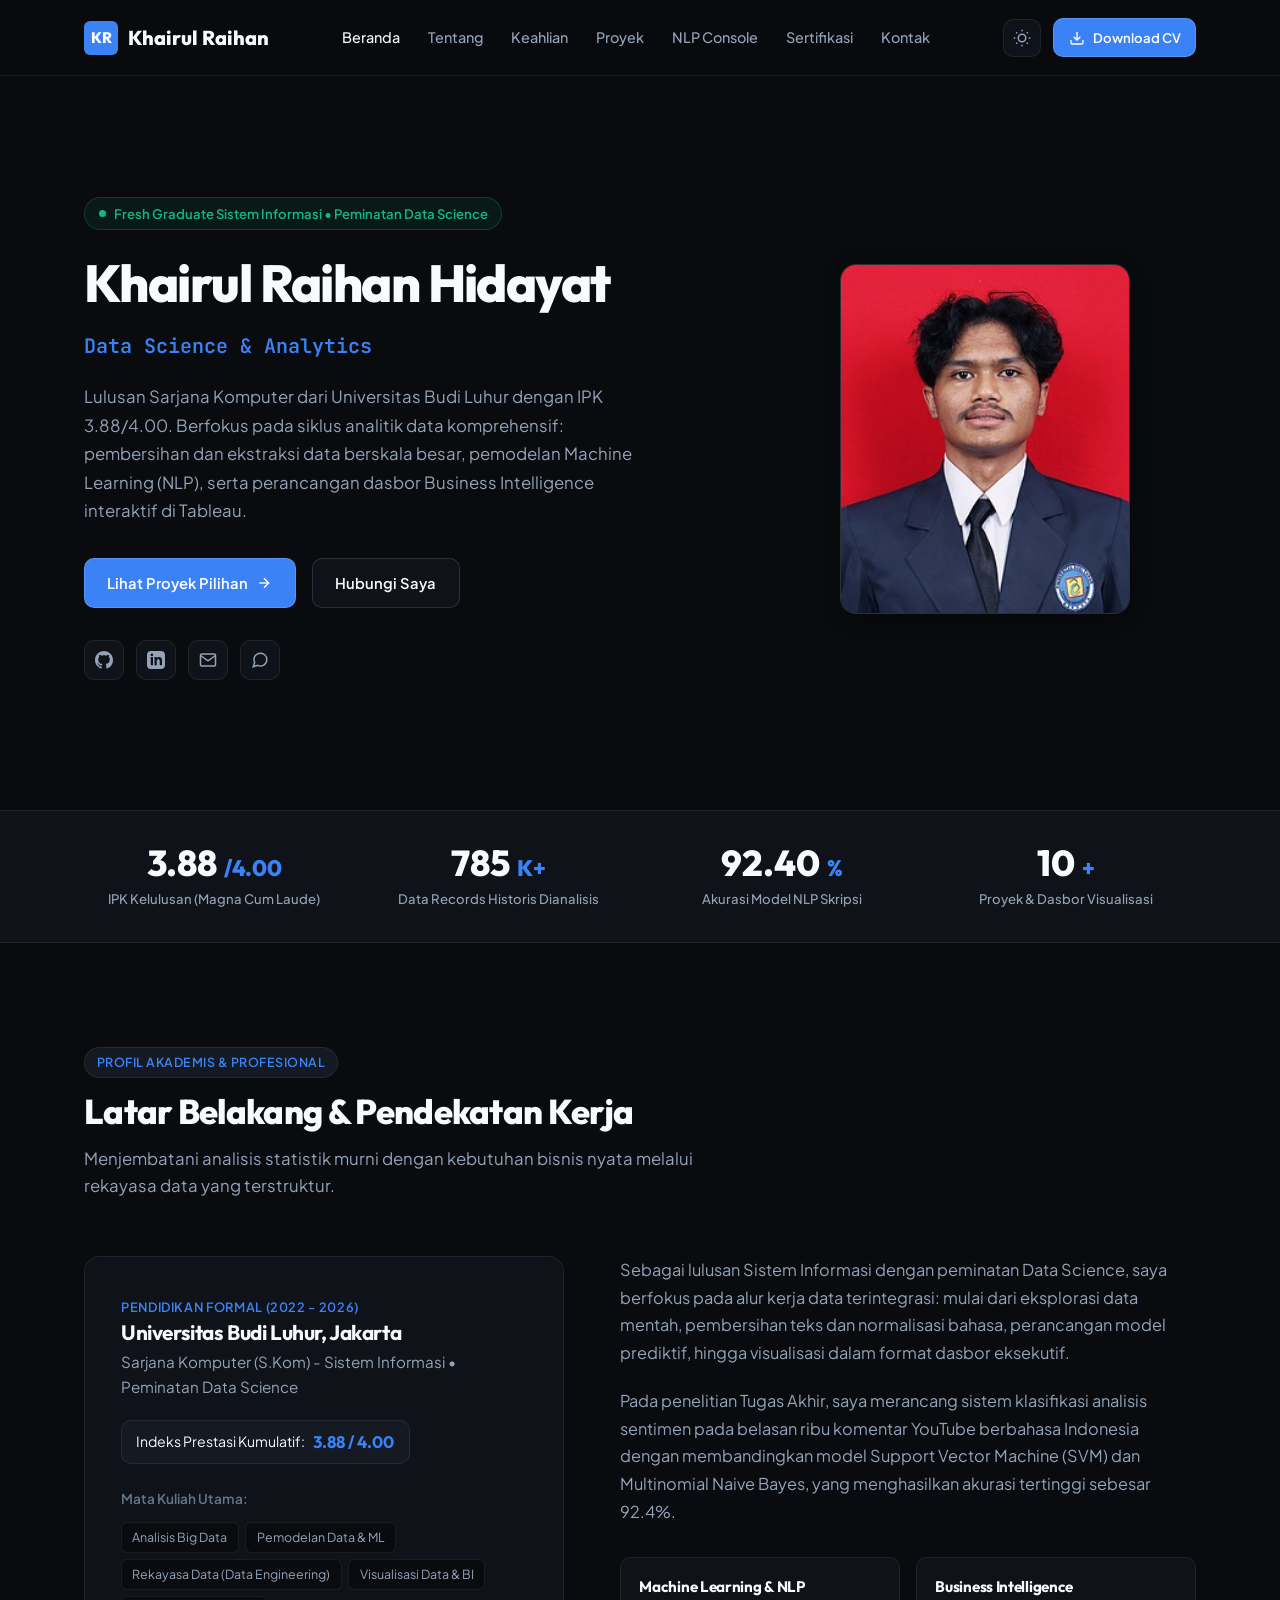
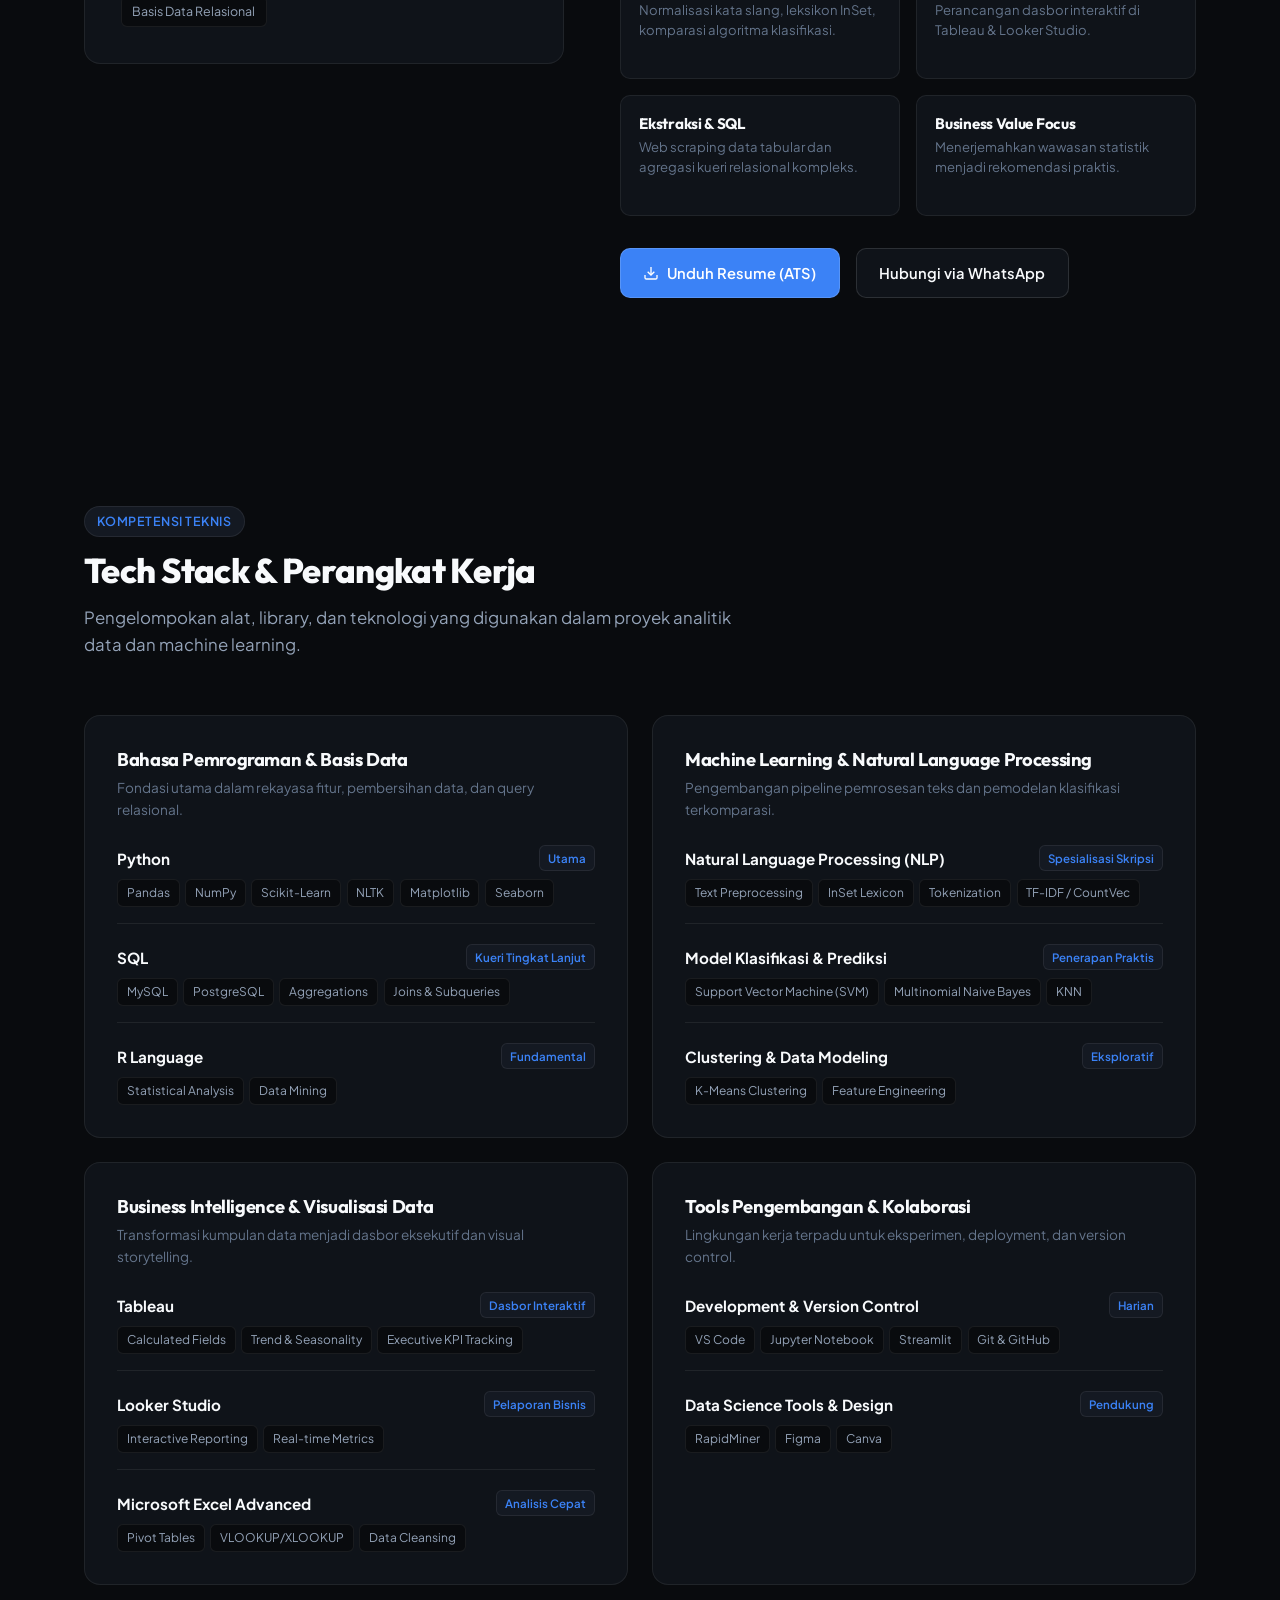
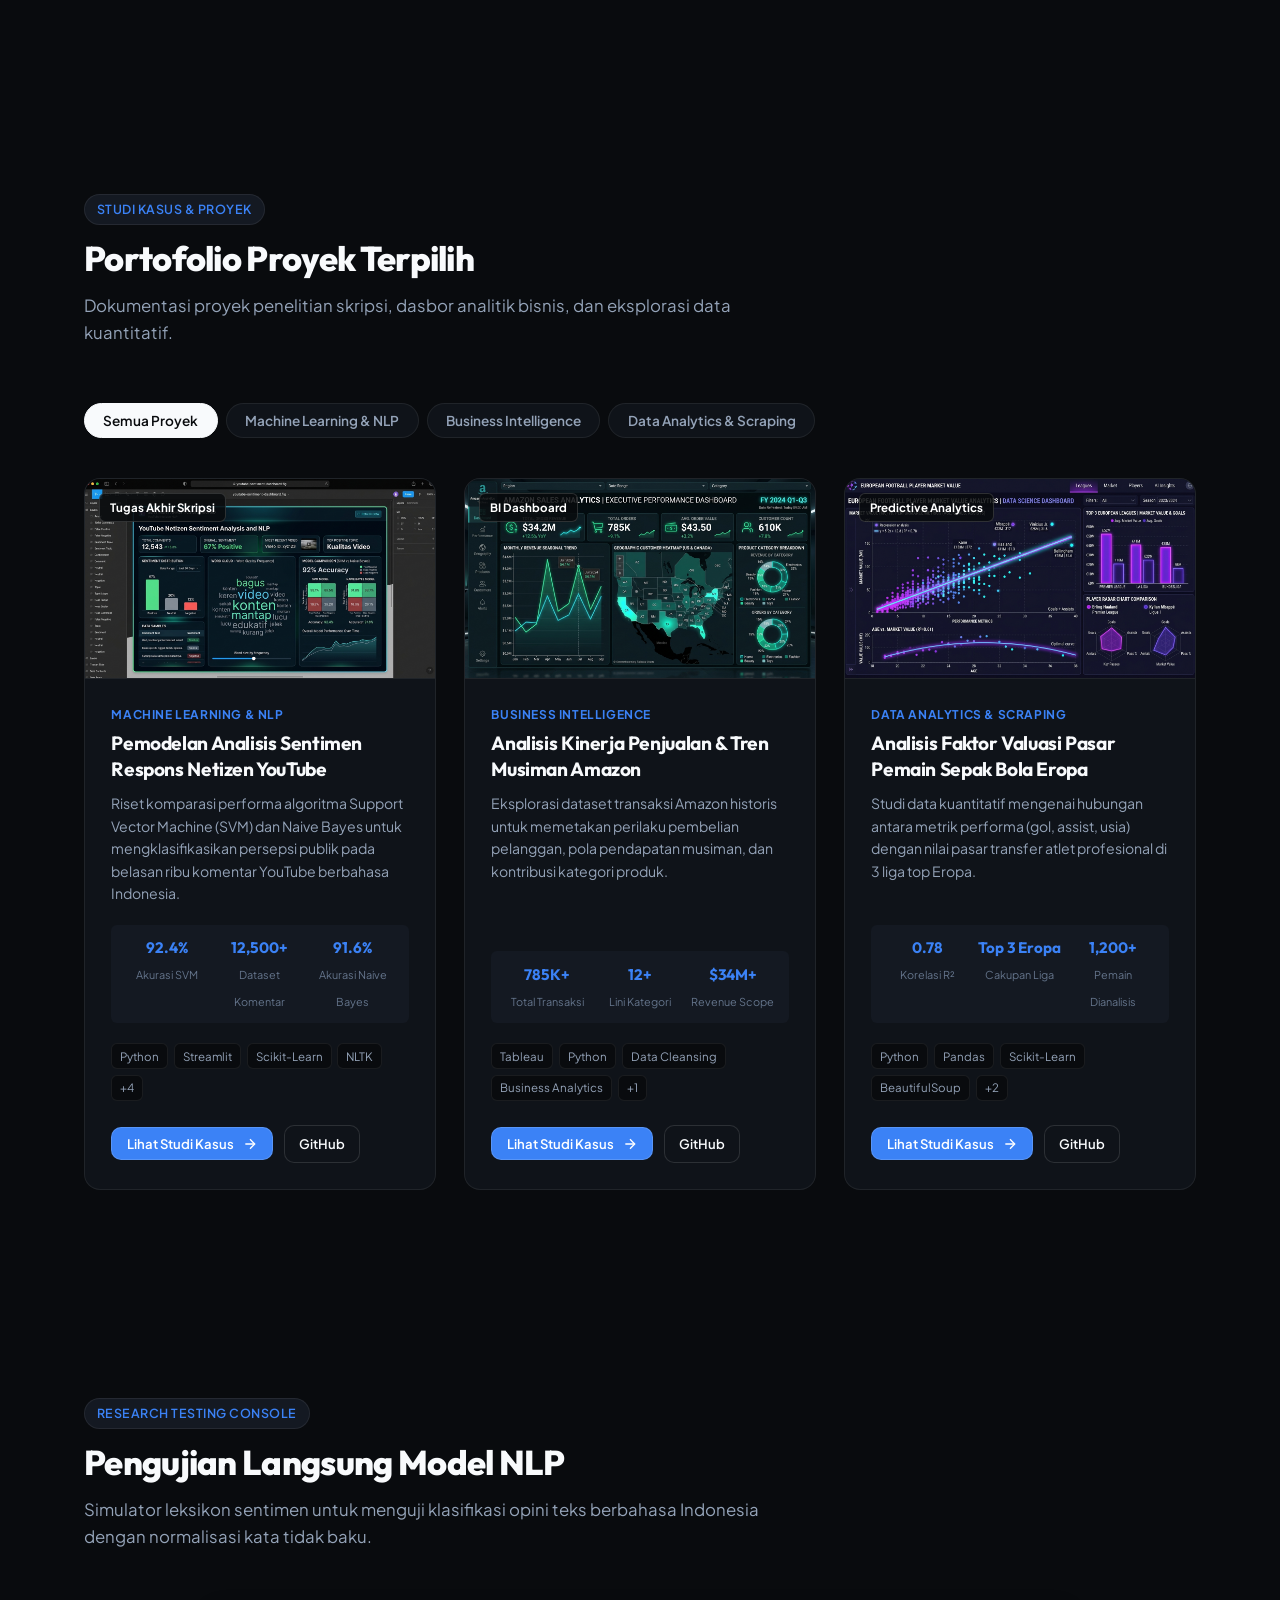
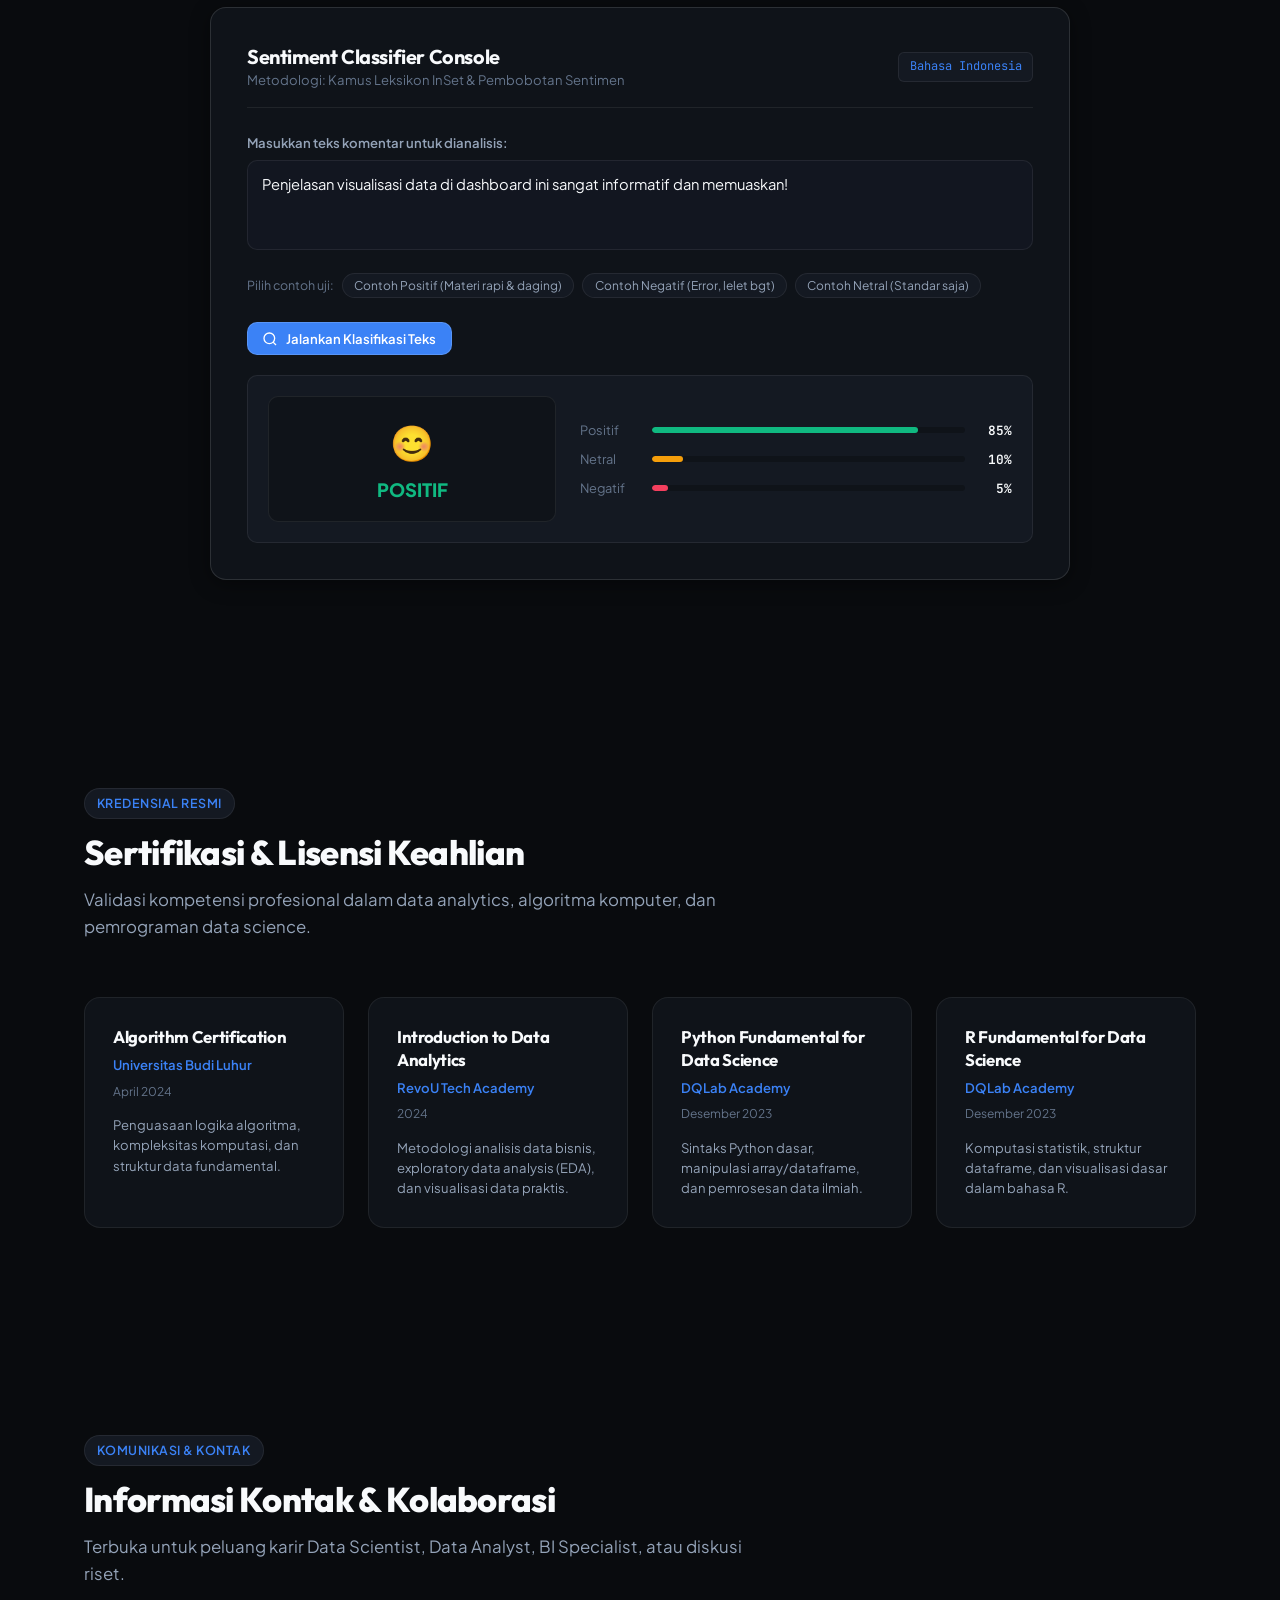
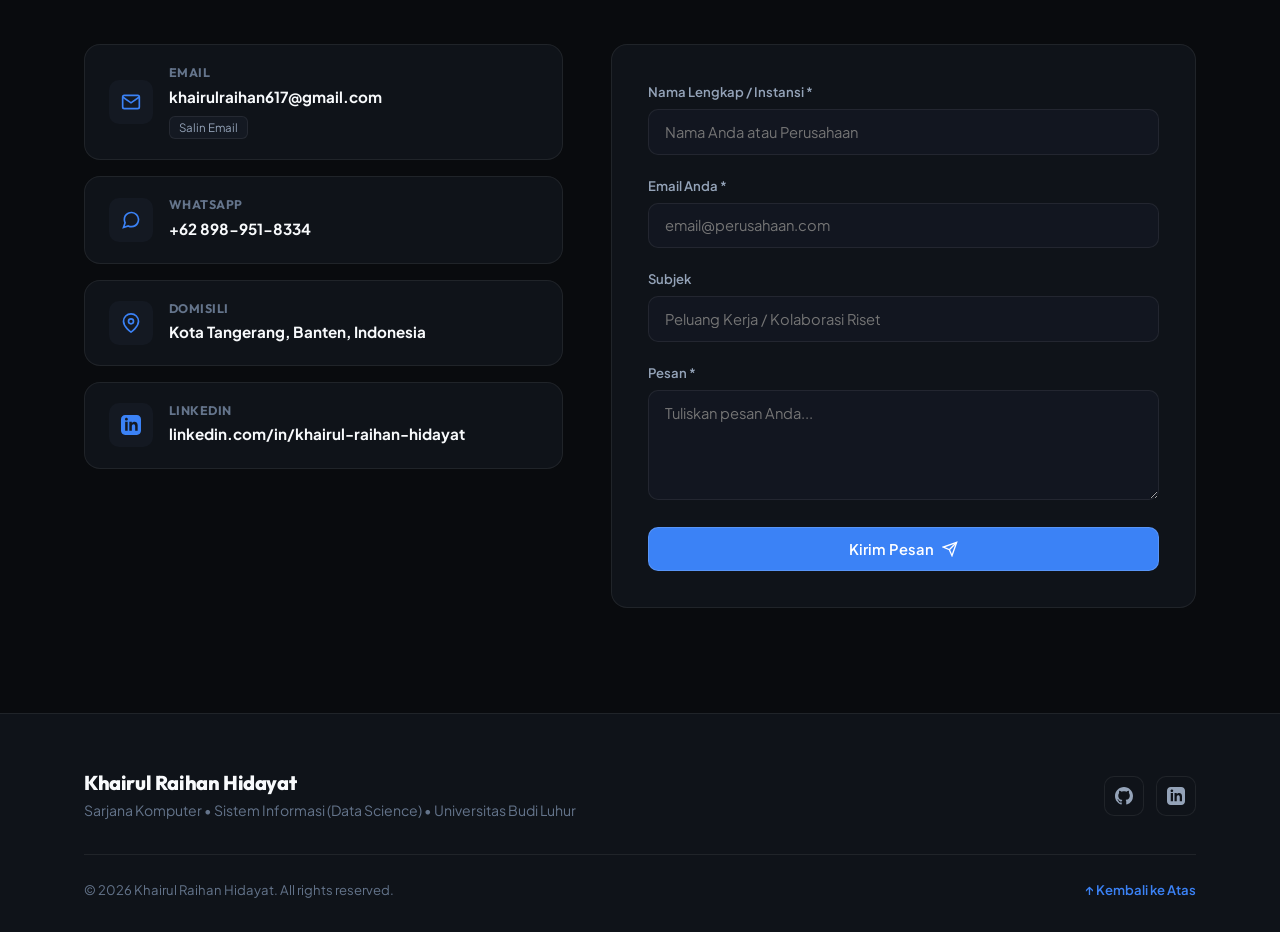
==== index.html @ b5822429 "chore: remove private admin CMS from public repository, keep strictly local" ====
<!DOCTYPE html>
<html lang="id" data-theme="dark">
<head>
    <meta charset="UTF-8">
    <meta name="viewport" content="width=device-width, initial-scale=1.0">
    <title>Khairul Raihan Hidayat | Data Science & Business Intelligence</title>
    
    <!-- Meta SEO Tags -->
    <meta name="description" content="Portofolio resmi Khairul Raihan Hidayat - Sarjana Komputer Sistem Informasi (Data Science, IPK 3.88) dari Universitas Budi Luhur. Spesialisasi dalam NLP, Machine Learning, Tableau BI, dan SQL.">
    <meta name="keywords" content="Khairul Raihan Hidayat, Data Science, Data Analyst, Portofolio Data, Universitas Budi Luhur, Machine Learning, NLP, Tableau, Python, SQL">
    <meta name="author" content="Khairul Raihan Hidayat">
    
    <!-- Open Graph -->
    <meta property="og:type" content="website">
    <meta property="og:title" content="Khairul Raihan Hidayat | Data Science & BI Portfolio">
    <meta property="og:description" content="Portofolio Data Science & Business Intelligence: Machine Learning, NLP, Tableau Dashboard, dan Visualisasi Data.">
    <meta property="og:image" content="assets/images/project-nlp.jpg">

    <!-- Google Fonts -->
    <link rel="preconnect" href="https://fonts.googleapis.com">
    <link rel="preconnect" href="https://fonts.gstatic.com" crossorigin>
    <link href="https://fonts.googleapis.com/css2?family=JetBrains+Mono:wght@400;500;600;700&family=Outfit:wght@400;500;600;700;800&family=Plus+Jakarta+Sans:wght@400;500;600;700;800&display=swap" rel="stylesheet">

    <!-- Stylesheets -->
    <link rel="stylesheet" href="css/style.css">
    <link rel="stylesheet" href="css/animations.css">
</head>
<body>

    <!-- Header & Navigation Bar -->
    <header class="navbar" id="navbar">
        <div class="container nav-container">
            <a href="#home" class="logo">
                <div class="logo-badge">KR</div>
                <span id="nav-brand-name">Khairul Raihan</span>
            </a>

            <nav class="nav-menu" id="nav-menu">
                <a href="#home" class="nav-link active">Beranda</a>
                <a href="#about" class="nav-link">Tentang</a>
                <a href="#skills" class="nav-link">Keahlian</a>
                <a href="#projects" class="nav-link">Proyek</a>
                <a href="#demo" class="nav-link">NLP Console</a>
                <a href="#certifications" class="nav-link">Sertifikasi</a>
                <a href="#contact" class="nav-link">Kontak</a>
            </nav>

            <div class="nav-actions">
                <button class="theme-toggle" id="theme-toggle" aria-label="Ganti Tema" title="Ganti Tema">
                    <svg id="theme-icon-sun" viewBox="0 0 24 24" fill="none" stroke="currentColor" stroke-width="2">
                        <circle cx="12" cy="12" r="5"></circle>
                        <line x1="12" y1="1" x2="12" y2="3"></line>
                        <line x1="12" y1="21" x2="12" y2="23"></line>
                        <line x1="4.22" y1="4.22" x2="5.64" y2="5.64"></line>
                        <line x1="18.36" y1="18.36" x2="19.78" y2="19.78"></line>
                        <line x1="1" y1="12" x2="3" y2="12"></line>
                        <line x1="21" y1="12" x2="23" y2="12"></line>
                        <line x1="4.22" y1="19.78" x2="5.64" y2="18.36"></line>
                        <line x1="18.36" y1="5.64" x2="19.78" y2="4.22"></line>
                    </svg>
                    <svg id="theme-icon-moon" style="display: none;" viewBox="0 0 24 24" fill="none" stroke="currentColor" stroke-width="2">
                        <path d="M21 12.79A9 9 0 1 1 11.21 3 7 7 0 0 0 21 12.79z"></path>
                    </svg>
                </button>

                <a href="assets/docs/Khairul_Raihan_Hidayat_CV.docx" download class="btn btn-primary btn-sm" id="btn-nav-cv">
                    <svg viewBox="0 0 24 24" fill="none" stroke="currentColor" stroke-width="2">
                        <path d="M21 15v4a2 2 0 0 1-2 2H5a2 2 0 0 1-2-2v-4"></path>
                        <polyline points="7 10 12 15 17 10"></polyline>
                        <line x1="12" y1="15" x2="12" y2="3"></line>
                    </svg>
                    <span>Download CV</span>
                </a>

                <div class="hamburger" id="hamburger" aria-label="Buka Menu">
                    <span></span>
                    <span></span>
                    <span></span>
                </div>
            </div>
        </div>
    </header>

    <main>
        <!-- Hero Section -->
        <section class="hero section" id="home">
            <div class="container">
                <div class="hero-grid">
                    <div class="hero-text-content reveal">
                        <div class="hero-status-pill">
                            <span class="status-dot"></span>
                            <span id="hero-status-pill">Fresh Graduate Sistem Informasi • Peminatan Data Science</span>
                        </div>

                        <h1 class="hero-title" id="hero-name">Khairul Raihan Hidayat</h1>

                        <div class="hero-role-line">
                            <span id="typewriter">Data Science & Analytics</span>
                        </div>

                        <p class="hero-bio" id="hero-bio">
                            Lulusan Sarjana Komputer dari Universitas Budi Luhur dengan IPK 3.88/4.00. Berfokus pada siklus analitik data komprehensif: pembersihan dan ekstraksi data berskala besar, pemodelan Machine Learning (NLP), serta perancangan dasbor Business Intelligence interaktif di Tableau.
                        </p>

                        <div class="hero-actions">
                            <a href="#projects" class="btn btn-primary" id="hero-cta-primary">
                                <span id="hero-cta-primary-text">Lihat Proyek Pilihan</span>
                                <svg viewBox="0 0 24 24" fill="none" stroke="currentColor" stroke-width="2">
                                    <line x1="5" y1="12" x2="19" y2="12"></line>
                                    <polyline points="12 5 19 12 12 19"></polyline>
                                </svg>
                            </a>
                            <a href="#contact" class="btn btn-secondary" id="hero-cta-secondary">
                                <span id="hero-cta-secondary-text">Hubungi Saya</span>
                            </a>
                        </div>

                        <div class="hero-socials">
                            <a href="https://github.com/KhairulRaihan" target="_blank" rel="noopener noreferrer" class="social-icon-btn" id="hero-github" title="GitHub" aria-label="GitHub">
                                <svg viewBox="0 0 24 24" fill="currentColor">
                                    <path d="M12 0C5.37 0 0 5.37 0 12c0 5.31 3.435 9.795 8.205 11.385.6.105.825-.255.825-.57 0-.285-.015-1.23-.015-2.235-3.015.555-3.795-.735-4.035-1.41-.135-.345-.72-1.41-1.23-1.695-.42-.225-1.02-.78-.015-.795.945-.015 1.62.87 1.845 1.23 1.08 1.815 2.805 1.305 3.495.99.105-.78.42-1.305.765-1.605-2.67-.3-5.46-1.335-5.46-5.925 0-1.305.465-2.385 1.23-3.225-.12-.3-.54-1.53.12-3.18 0 0 1.005-.315 3.3 1.23.96-.27 1.98-.405 3-.405s2.04.135 3 .405c2.295-1.56 3.3-1.23 3.3-1.23.66 1.65.24 2.88.12 3.18.765.84 1.23 1.905 1.23 3.225 0 4.605-2.805 5.625-5.475 5.925.435.375.81 1.095.81 2.22 0 1.605-.015 2.895-.015 3.3 0 .315.225.69.825.57A12.02 12.02 0 0024 12c0-6.63-5.37-12-12-12z"/>
                                </svg>
                            </a>
                            <a href="https://www.linkedin.com/in/khairul-raihan-hidayat" target="_blank" rel="noopener noreferrer" class="social-icon-btn" id="hero-linkedin" title="LinkedIn" aria-label="LinkedIn">
                                <svg viewBox="0 0 24 24" fill="currentColor">
                                    <path d="M19 0h-14c-2.761 0-5 2.239-5 5v14c0 2.761 2.239 5 5 5h14c2.762 0 5-2.239 5-5v-14c0-2.761-2.238-5-5-5zm-11 19h-3v-11h3v11zm-1.5-12.268c-.966 0-1.75-.79-1.75-1.764s.784-1.764 1.75-1.764 1.75.79 1.75 1.764-.783 1.764-1.75 1.764zm13.5 12.268h-3v-5.604c0-3.368-4-3.113-4 0v5.604h-3v-11h3v1.765c1.396-2.586 7-2.777 7 2.476v6.759z"/>
                                </svg>
                            </a>
                            <a href="mailto:khairulraihan617@gmail.com" class="social-icon-btn" id="hero-email" title="Email" aria-label="Email">
                                <svg viewBox="0 0 24 24" fill="none" stroke="currentColor" stroke-width="2">
                                    <path d="M4 4h16c1.1 0 2 .9 2 2v12c0 1.1-.9 2-2 2H4c-1.1 0-2-.9-2-2V6c0-1.1.9-2 2-2z"></path>
                                    <polyline points="22,6 12,13 2,6"></polyline>
                                </svg>
                            </a>
                            <a href="https://wa.me/628989518334" target="_blank" rel="noopener noreferrer" class="social-icon-btn" id="hero-whatsapp" title="WhatsApp" aria-label="WhatsApp">
                                <svg viewBox="0 0 24 24" fill="none" stroke="currentColor" stroke-width="2">
                                    <path d="M21 11.5a8.38 8.38 0 0 1-.9 3.8 8.5 8.5 0 0 1-7.6 4.7 8.38 8.38 0 0 1-3.8-.9L3 21l1.9-5.7a8.38 8.38 0 0 1-.9-3.8 8.5 8.5 0 0 1 4.7-7.6 8.38 8.38 0 0 1 3.8-.9h.5a8.48 8.48 0 0 1 8 8v.5z"></path>
                                </svg>
                            </a>
                        </div>
                    </div>

                    <div class="hero-portrait-card reveal reveal-delay-1">
                        <img src="assets/images/profile.jpg" id="hero-profile-img" alt="Khairul Raihan Hidayat" />
                    </div>
                </div>
            </div>
        </section>

        <!-- Stats Row -->
        <section class="stats-section">
            <div class="container">
                <div class="stats-grid" id="stats-grid">
                    <!-- Rendered dynamically from data.js -->
                </div>
            </div>
        </section>

        <!-- About Section -->
        <section class="section" id="about">
            <div class="container">
                <div class="section-header reveal">
                    <span class="section-badge" id="about-badge">Profil Akademis & Profesional</span>
                    <h2 class="section-title" id="about-title">Latar Belakang & Pendekatan Kerja</h2>
                    <p class="section-desc" id="about-desc">Menjembatani analisis statistik murni dengan kebutuhan bisnis nyata melalui rekayasa data yang terstruktur.</p>
                </div>

                <div class="about-layout">
                    <div class="about-card reveal">
                        <span class="about-edu-tag">Pendidikan Formal (<span id="about-period">2022 - 2026</span>)</span>
                        <h3 class="about-edu-title" id="about-institution">Universitas Budi Luhur, Jakarta</h3>
                        <p class="about-edu-degree" id="about-degree">Sarjana Komputer (S.Kom) - Sistem Informasi • Peminatan Data Science</p>

                        <div class="about-gpa-pill">
                            <span>Indeks Prestasi Kumulatif:</span>
                            <strong id="about-gpa">3.88 / 4.00</strong>
                        </div>

                        <p style="font-size: 0.85rem; color: var(--text-muted); margin-bottom: 0.75rem; font-weight: 600;">Mata Kuliah Utama:</p>
                        <div class="about-course-chips" id="about-course-chips">
                            <!-- Rendered dynamically from data.js -->
                        </div>
                    </div>

                    <div class="about-story reveal reveal-delay-1">
                        <div id="about-story-container">
                            <!-- Rendered dynamically from data.js -->
                        </div>

                        <div class="competency-grid" id="about-competencies-grid">
                            <!-- Rendered dynamically from data.js -->
                        </div>

                        <div style="display: flex; gap: 1rem; flex-wrap: wrap;">
                            <a href="assets/docs/Khairul_Raihan_Hidayat_CV.docx" download class="btn btn-primary" id="btn-about-cv">
                                <svg viewBox="0 0 24 24" fill="none" stroke="currentColor" stroke-width="2">
                                    <path d="M21 15v4a2 2 0 0 1-2 2H5a2 2 0 0 1-2-2v-4"></path>
                                    <polyline points="7 10 12 15 17 10"></polyline>
                                    <line x1="12" y1="15" x2="12" y2="3"></line>
                                </svg>
                                <span>Unduh Resume (ATS)</span>
                            </a>
                            <a href="https://wa.me/628989518334" target="_blank" rel="noopener noreferrer" class="btn btn-secondary" id="btn-about-whatsapp">
                                <span>Hubungi via WhatsApp</span>
                            </a>
                        </div>
                    </div>
                </div>
            </div>
        </section>

        <!-- Skills Section -->
        <section class="section" id="skills">
            <div class="container">
                <div class="section-header reveal">
                    <span class="section-badge">Kompetensi Teknis</span>
                    <h2 class="section-title">Tech Stack & Perangkat Kerja</h2>
                    <p class="section-desc">Pengelompokan alat, library, dan teknologi yang digunakan dalam proyek analitik data dan machine learning.</p>
                </div>

                <div class="skills-matrix" id="skills-container">
                    <!-- Rendered dynamically from data.js -->
                </div>
            </div>
        </section>

        <!-- Projects Showcase Section -->
        <section class="section" id="projects">
            <div class="container">
                <div class="section-header reveal">
                    <span class="section-badge">Studi Kasus & Proyek</span>
                    <h2 class="section-title">Portofolio Proyek Terpilih</h2>
                    <p class="section-desc">Dokumentasi proyek penelitian skripsi, dasbor analitik bisnis, dan eksplorasi data kuantitatif.</p>
                </div>

                <div class="project-filter-bar reveal">
                    <button class="filter-btn active" data-filter="all">Semua Proyek</button>
                    <button class="filter-btn" data-filter="nlp">Machine Learning & NLP</button>
                    <button class="filter-btn" data-filter="bi">Business Intelligence</button>
                    <button class="filter-btn" data-filter="analytics">Data Analytics & Scraping</button>
                </div>

                <div class="projects-grid" id="projects-grid">
                    <!-- Rendered dynamically from data.js -->
                </div>
            </div>
        </section>

        <!-- Interactive Research Console / Demo Section -->
        <section class="section" id="demo">
            <div class="container">
                <div class="section-header reveal">
                    <span class="section-badge" id="nlp-badge">Research Testing Console</span>
                    <h2 class="section-title" id="nlp-title">Pengujian Langsung Model NLP</h2>
                    <p class="section-desc" id="nlp-desc">Simulator leksikon sentimen untuk menguji klasifikasi opini teks berbahasa Indonesia dengan normalisasi kata tidak baku.</p>
                </div>

                <div class="console-card reveal">
                    <div class="console-header">
                        <div class="console-title">
                            <h3 id="nlp-console-title">Sentiment Classifier Console</h3>
                            <p id="nlp-console-subtitle">Metodologi: Kamus Leksikon InSet & Pembobotan Sentimen</p>
                        </div>
                        <span class="console-badge" id="nlp-console-badge">Bahasa Indonesia</span>
                    </div>

                    <label for="analyzer-input" class="form-label">Masukkan teks komentar untuk dianalisis:</label>
                    <textarea id="analyzer-input" class="console-textarea" placeholder="Contoh: Penjelasan visualisasi data di dashboard ini sangat informatif dan memuaskan!">Penjelasan visualisasi data di dashboard ini sangat informatif dan memuaskan!</textarea>

                    <div class="sample-prompts-row" id="nlp-sample-chips-container">
                        <!-- Rendered dynamically from data.js -->
                    </div>

                    <div style="margin-bottom: 1.25rem;">
                        <button class="btn btn-primary btn-sm" id="btn-analyze-text">
                            <svg viewBox="0 0 24 24" fill="none" stroke="currentColor" stroke-width="2">
                                <circle cx="11" cy="11" r="8"></circle>
                                <line x1="21" y1="21" x2="16.65" y2="16.65"></line>
                            </svg>
                            <span>Jalankan Klasifikasi Teks</span>
                        </button>
                    </div>

                    <div class="console-result-grid" id="analyzer-result">
                        <div class="sentiment-output-box">
                            <div class="sentiment-emoji" id="sentiment-emoji">😊</div>
                            <div class="sentiment-label positive" id="sentiment-label">POSITIF</div>
                        </div>

                        <div class="prob-bars-list">
                            <div class="prob-bar-row">
                                <span class="prob-name">Positif</span>
                                <div class="prob-track">
                                    <div class="prob-fill pos" id="prob-pos-fill" style="width: 85%;"></div>
                                </div>
                                <span class="prob-val" id="prob-pos-val">85%</span>
                            </div>
                            <div class="prob-bar-row">
                                <span class="prob-name">Netral</span>
                                <div class="prob-track">
                                    <div class="prob-fill neu" id="prob-neu-fill" style="width: 10%;"></div>
                                </div>
                                <span class="prob-val" id="prob-neu-val">10%</span>
                            </div>
                            <div class="prob-bar-row">
                                <span class="prob-name">Negatif</span>
                                <div class="prob-track">
                                    <div class="prob-fill neg" id="prob-neg-fill" style="width: 5%;"></div>
                                </div>
                                <span class="prob-val" id="prob-neg-val">5%</span>
                            </div>
                        </div>
                    </div>
                </div>
            </div>
        </section>

        <!-- Certifications Section -->
        <section class="section" id="certifications">
            <div class="container">
                <div class="section-header reveal">
                    <span class="section-badge">Kredensial Resmi</span>
                    <h2 class="section-title">Sertifikasi & Lisensi Keahlian</h2>
                    <p class="section-desc">Validasi kompetensi profesional dalam data analytics, algoritma komputer, dan pemrograman data science.</p>
                </div>

                <div class="certifications-grid" id="certifications-grid">
                    <!-- Rendered dynamically from data.js -->
                </div>
            </div>
        </section>

        <!-- Contact Section -->
        <section class="section" id="contact">
            <div class="container">
                <div class="section-header reveal">
                    <span class="section-badge" id="contact-badge">Komunikasi & Kontak</span>
                    <h2 class="section-title" id="contact-title">Informasi Kontak & Kolaborasi</h2>
                    <p class="section-desc" id="contact-desc">Terbuka untuk peluang karir Data Scientist, Data Analyst, BI Specialist, atau diskusi riset.</p>
                </div>

                <div class="contact-layout">
                    <div class="contact-info-column reveal">
                        <div class="contact-card-item">
                            <div class="contact-icon-box">
                                <svg viewBox="0 0 24 24" fill="none" stroke="currentColor" stroke-width="2">
                                    <path d="M4 4h16c1.1 0 2 .9 2 2v12c0 1.1-.9 2-2 2H4c-1.1 0-2-.9-2-2V6c0-1.1.9-2 2-2z"></path>
                                    <polyline points="22,6 12,13 2,6"></polyline>
                                </svg>
                            </div>
                            <div class="contact-info-details">
                                <h4>Email</h4>
                                <a href="mailto:khairulraihan617@gmail.com" id="contact-email-link">khairulraihan617@gmail.com</a>
                                <br>
                                <button type="button" class="copy-btn" id="btn-copy-email">Salin Email</button>
                            </div>
                        </div>

                        <div class="contact-card-item">
                            <div class="contact-icon-box">
                                <svg viewBox="0 0 24 24" fill="none" stroke="currentColor" stroke-width="2">
                                    <path d="M21 11.5a8.38 8.38 0 0 1-.9 3.8 8.5 8.5 0 0 1-7.6 4.7 8.38 8.38 0 0 1-3.8-.9L3 21l1.9-5.7a8.38 8.38 0 0 1-.9-3.8 8.5 8.5 0 0 1 4.7-7.6 8.38 8.38 0 0 1 3.8-.9h.5a8.48 8.48 0 0 1 8 8v.5z"></path>
                                </svg>
                            </div>
                            <div class="contact-info-details">
                                <h4>WhatsApp</h4>
                                <a href="https://wa.me/628989518334" target="_blank" rel="noopener noreferrer" id="contact-whatsapp-link">+62 898-951-8334</a>
                            </div>
                        </div>

                        <div class="contact-card-item">
                            <div class="contact-icon-box">
                                <svg viewBox="0 0 24 24" fill="none" stroke="currentColor" stroke-width="2">
                                    <path d="M21 10c0 7-9 13-9 13s-9-6-9-13a9 9 0 0 1 18 0z"></path>
                                    <circle cx="12" cy="10" r="3"></circle>
                                </svg>
                            </div>
                            <div class="contact-info-details">
                                <h4>Domisili</h4>
                                <p id="contact-location">Kota Tangerang, Banten, Indonesia</p>
                            </div>
                        </div>

                        <div class="contact-card-item">
                            <div class="contact-icon-box">
                                <svg viewBox="0 0 24 24" fill="currentColor">
                                    <path d="M19 0h-14c-2.761 0-5 2.239-5 5v14c0 2.761 2.239 5 5 5h14c2.762 0 5-2.239 5-5v-14c0-2.761-2.238-5-5-5zm-11 19h-3v-11h3v11zm-1.5-12.268c-.966 0-1.75-.79-1.75-1.764s.784-1.764 1.75-1.764 1.75.79 1.75 1.764-.783 1.764-1.75 1.764zm13.5 12.268h-3v-5.604c0-3.368-4-3.113-4 0v5.604h-3v-11h3v1.765c1.396-2.586 7-2.777 7 2.476v6.759z"/>
                                </svg>
                            </div>
                            <div class="contact-info-details">
                                <h4>LinkedIn</h4>
                                <a href="https://www.linkedin.com/in/khairul-raihan-hidayat" target="_blank" rel="noopener noreferrer" id="contact-linkedin-link">linkedin.com/in/khairul-raihan-hidayat</a>
                            </div>
                        </div>
                    </div>

                    <div class="contact-form-container reveal reveal-delay-1">
                        <form id="contact-form">
                            <div class="form-group">
                                <label for="sender-name" class="form-label">Nama Lengkap / Instansi *</label>
                                <input type="text" id="sender-name" class="form-control" placeholder="Nama Anda atau Perusahaan" required>
                            </div>

                            <div class="form-group">
                                <label for="sender-email" class="form-label">Email Anda *</label>
                                <input type="email" id="sender-email" class="form-control" placeholder="email@perusahaan.com" required>
                            </div>

                            <div class="form-group">
                                <label for="sender-subject" class="form-label">Subjek</label>
                                <input type="text" id="sender-subject" class="form-control" placeholder="Peluang Kerja / Kolaborasi Riset">
                            </div>

                            <div class="form-group">
                                <label for="sender-message" class="form-label">Pesan *</label>
                                <textarea id="sender-message" class="form-control" placeholder="Tuliskan pesan Anda..." required></textarea>
                            </div>

                            <button type="submit" class="btn btn-primary" style="width: 100%;">
                                <span>Kirim Pesan</span>
                                <svg viewBox="0 0 24 24" fill="none" stroke="currentColor" stroke-width="2">
                                    <line x1="22" y1="2" x2="11" y2="13"></line>
                                    <polygon points="22 2 15 22 11 13 2 9 22 2"></polygon>
                                </svg>
                            </button>
                        </form>
                    </div>
                </div>
            </div>
        </section>
    </main>

    <!-- Project Detail Modal -->
    <div class="modal-overlay" id="project-modal">
        <div class="modal-content">
            <button class="modal-close-btn" id="modal-close-btn" aria-label="Tutup Modal">
                <svg viewBox="0 0 24 24" width="18" height="18" fill="none" stroke="currentColor" stroke-width="2">
                    <line x1="18" y1="6" x2="6" y2="18"></line>
                    <line x1="6" y1="6" x2="18" y2="18"></line>
                </svg>
            </button>
            <div class="modal-body" id="modal-dynamic-body">
                <!-- Injected via JavaScript -->
            </div>
        </div>
    </div>

    <!-- Footer -->
    <footer class="footer">
        <div class="container">
            <div class="footer-top">
                <div>
                    <h3 style="font-size: 1.25rem; font-weight: 800; margin-bottom: 0.25rem;" id="footer-title">Khairul Raihan Hidayat</h3>
                    <p style="font-size: 0.88rem; color: var(--text-muted);" id="footer-subtitle">Sarjana Komputer • Sistem Informasi (Data Science) • Universitas Budi Luhur</p>
                </div>

                <div class="hero-socials">
                    <a href="https://github.com/KhairulRaihan" target="_blank" rel="noopener noreferrer" class="social-icon-btn" id="footer-github" title="GitHub">
                        <svg viewBox="0 0 24 24" fill="currentColor">
                            <path d="M12 0C5.37 0 0 5.37 0 12c0 5.31 3.435 9.795 8.205 11.385.6.105.825-.255.825-.57 0-.285-.015-1.23-.015-2.235-3.015.555-3.795-.735-4.035-1.41-.135-.345-.72-1.41-1.23-1.695-.42-.225-1.02-.78-.015-.795.945-.015 1.62.87 1.845 1.23 1.08 1.815 2.805 1.305 3.495.99.105-.78.42-1.305.765-1.605-2.67-.3-5.46-1.335-5.46-5.925 0-1.305.465-2.385 1.23-3.225-.12-.3-.54-1.53.12-3.18 0 0 1.005-.315 3.3 1.23.96-.27 1.98-.405 3-.405s2.04.135 3 .405c2.295-1.56 3.3-1.23 3.3-1.23.66 1.65.24 2.88.12 3.18.765.84 1.23 1.905 1.23 3.225 0 4.605-2.805 5.625-5.475 5.925.435.375.81 1.095.81 2.22 0 1.605-.015 2.895-.015 3.3 0 .315.225.69.825.57A12.02 12.02 0 0024 12c0-6.63-5.37-12-12-12z"/>
                        </svg>
                    </a>
                    <a href="https://www.linkedin.com/in/khairul-raihan-hidayat" target="_blank" rel="noopener noreferrer" class="social-icon-btn" id="footer-linkedin" title="LinkedIn">
                        <svg viewBox="0 0 24 24" fill="currentColor">
                            <path d="M19 0h-14c-2.761 0-5 2.239-5 5v14c0 2.761 2.239 5 5 5h14c2.762 0 5-2.239 5-5v-14c0-2.761-2.238-5-5-5zm-11 19h-3v-11h3v11zm-1.5-12.268c-.966 0-1.75-.79-1.75-1.764s.784-1.764 1.75-1.764 1.75.79 1.75 1.764-.783 1.764-1.75 1.764zm13.5 12.268h-3v-5.604c0-3.368-4-3.113-4 0v5.604h-3v-11h3v1.765c1.396-2.586 7-2.777 7 2.476v6.759z"/>
                        </svg>
                    </a>
                </div>
            </div>

            <div class="footer-bottom">
                <p id="footer-copyright">&copy; 2026 Khairul Raihan Hidayat. All rights reserved.</p>
                <a href="#home" style="color: var(--accent-blue); font-weight: 600;">&uarr; Kembali ke Atas</a>
            </div>
        </div>
    </footer>

    <!-- Scripts -->
    <script src="js/data.js"></script>
    <script src="js/main.js"></script>
</body>
</html>
---- css/style.css ----
/* ==========================================================================
   BESPOKE PORTFOLIO DESIGN SYSTEM (Human-Crafted & Anti-AI Slop)
   Khairul Raihan Hidayat - Data Science & Business Intelligence
   ========================================================================== */

/* --- Root Design Tokens (Refined Obsidian Palette) --- */
:root {
    --font-heading: 'Outfit', -apple-system, BlinkMacSystemFont, 'Segoe UI', Roboto, sans-serif;
    --font-body: 'Plus Jakarta Sans', -apple-system, BlinkMacSystemFont, 'Segoe UI', Roboto, sans-serif;
    --font-mono: 'JetBrains Mono', 'Fira Code', monospace;

    /* Base Colors - Dark Theme (Default) */
    --bg-base: #090b0e;
    --bg-surface: #0f1319;
    --bg-surface-elevated: #141922;
    --bg-surface-hover: #19202c;
    --bg-input: #121620;
    
    --border-subtle: rgba(255, 255, 255, 0.07);
    --border-medium: rgba(255, 255, 255, 0.12);
    --border-active: rgba(59, 130, 246, 0.4);

    --text-primary: #f8fafc;
    --text-secondary: #94a3b8;
    --text-muted: #64748b;
    --text-dim: #475569;

    /* Intentional Accent Palette (Restrained & Purposeful) */
    --accent-blue: #3b82f6;
    --accent-blue-hover: #2563eb;
    --accent-emerald: #10b981;
    --accent-amber: #f59e0b;
    --accent-rose: #f43f5e;

    /* Soft Elevated Shadows (No Harsh Neon Glows) */
    --shadow-sm: 0 1px 3px rgba(0, 0, 0, 0.3);
    --shadow-md: 0 4px 20px rgba(0, 0, 0, 0.4);
    --shadow-lg: 0 10px 30px rgba(0, 0, 0, 0.5);

    /* Layout & Geometry */
    --max-width: 1160px;
    --nav-height: 76px;
    --radius-sm: 6px;
    --radius-md: 10px;
    --radius-lg: 16px;
    --radius-full: 9999px;

    --transition-fast: 0.15s cubic-bezier(0.16, 1, 0.3, 1);
    --transition-normal: 0.25s cubic-bezier(0.16, 1, 0.3, 1);
}

/* --- Clean Light Mode Overrides --- */
[data-theme="light"] {
    --bg-base: #f8fafc;
    --bg-surface: #ffffff;
    --bg-surface-elevated: #f1f5f9;
    --bg-surface-hover: #e2e8f0;
    --bg-input: #ffffff;

    --border-subtle: rgba(0, 0, 0, 0.08);
    --border-medium: rgba(0, 0, 0, 0.14);
    --border-active: rgba(37, 99, 235, 0.4);

    --text-primary: #0f172a;
    --text-secondary: #475569;
    --text-muted: #64748b;
    --text-dim: #94a3b8;

    --shadow-sm: 0 1px 3px rgba(0, 0, 0, 0.05);
    --shadow-md: 0 4px 20px rgba(0, 0, 0, 0.06);
    --shadow-lg: 0 10px 30px rgba(0, 0, 0, 0.08);
}

/* --- Reset & Global Base --- */
*, *::before, *::after {
    box-sizing: border-box;
    margin: 0;
    padding: 0;
}

html {
    scroll-behavior: smooth;
    font-size: 16px;
}

body {
    font-family: var(--font-body);
    background-color: var(--bg-base);
    color: var(--text-primary);
    line-height: 1.65;
    overflow-x: hidden;
    min-height: 100vh;
    transition: background-color var(--transition-normal), color var(--transition-normal);
}

/* Clean Custom Scrollbar */
::-webkit-scrollbar {
    width: 8px;
}
::-webkit-scrollbar-track {
    background: var(--bg-base);
}
::-webkit-scrollbar-thumb {
    background: #1e293b;
    border-radius: 4px;
}
::-webkit-scrollbar-thumb:hover {
    background: var(--accent-blue);
}

/* Typography */
h1, h2, h3, h4, h5, h6 {
    font-family: var(--font-heading);
    font-weight: 700;
    color: var(--text-primary);
    letter-spacing: -0.02em;
    line-height: 1.25;
}

a {
    color: inherit;
    text-decoration: none;
    transition: color var(--transition-fast);
}

img {
    max-width: 100%;
    height: auto;
    display: block;
}

ul {
    list-style: none;
}

button, input, textarea, select {
    font-family: inherit;
    font-size: inherit;
    color: inherit;
    border: none;
    outline: none;
    background: none;
}

.container {
    width: 100%;
    max-width: var(--max-width);
    margin: 0 auto;
    padding: 0 1.5rem;
    position: relative;
    z-index: 1;
}

.section {
    padding: 6.5rem 0;
    position: relative;
}

/* Section Header */
.section-header {
    margin-bottom: 3.5rem;
}

.section-badge {
    display: inline-flex;
    align-items: center;
    gap: 0.4rem;
    padding: 0.25rem 0.75rem;
    background: var(--bg-surface-elevated);
    border: 1px solid var(--border-subtle);
    border-radius: var(--radius-full);
    color: var(--accent-blue);
    font-size: 0.78rem;
    font-weight: 600;
    letter-spacing: 0.04em;
    text-transform: uppercase;
    margin-bottom: 0.75rem;
}

.section-title {
    font-size: 2.15rem;
    font-weight: 800;
    margin-bottom: 0.75rem;
}

.section-desc {
    color: var(--text-secondary);
    font-size: 1.05rem;
    max-width: 680px;
}

/* --- Buttons --- */
.btn {
    display: inline-flex;
    align-items: center;
    justify-content: center;
    gap: 0.5rem;
    padding: 0.75rem 1.4rem;
    border-radius: var(--radius-md);
    font-size: 0.92rem;
    font-weight: 600;
    cursor: pointer;
    transition: all var(--transition-fast);
    text-decoration: none;
}

.btn svg {
    width: 16px;
    height: 16px;
    transition: transform var(--transition-fast);
}

.btn:hover svg {
    transform: translateX(2px);
}

.btn-primary {
    background: var(--accent-blue);
    color: #ffffff;
    border: 1px solid rgba(255, 255, 255, 0.15);
}

.btn-primary:hover {
    background: var(--accent-blue-hover);
    transform: translateY(-2px);
    box-shadow: 0 4px 15px rgba(59, 130, 246, 0.3);
}

.btn-secondary {
    background: var(--bg-surface);
    color: var(--text-primary);
    border: 1px solid var(--border-medium);
}

.btn-secondary:hover {
    background: var(--bg-surface-hover);
    border-color: var(--accent-blue);
    transform: translateY(-2px);
}

.btn-sm {
    padding: 0.45rem 0.9rem;
    font-size: 0.82rem;
}

/* --- Header & Navigation --- */
.navbar {
    position: fixed;
    top: 0;
    left: 0;
    width: 100%;
    height: var(--nav-height);
    background: rgba(9, 11, 14, 0.85);
    backdrop-filter: blur(16px);
    -webkit-backdrop-filter: blur(16px);
    border-bottom: 1px solid var(--border-subtle);
    z-index: 1000;
    transition: all var(--transition-fast);
}

[data-theme="light"] .navbar {
    background: rgba(248, 250, 252, 0.9);
}

.navbar.scrolled {
    height: 68px;
    box-shadow: var(--shadow-sm);
}

.nav-container {
    display: flex;
    align-items: center;
    justify-content: space-between;
    height: 100%;
}

.logo {
    display: flex;
    align-items: center;
    gap: 0.65rem;
    font-family: var(--font-heading);
    font-weight: 800;
    font-size: 1.25rem;
}

.logo-badge {
    width: 34px;
    height: 34px;
    border-radius: var(--radius-sm);
    background: var(--accent-blue);
    display: flex;
    align-items: center;
    justify-content: center;
    color: #ffffff;
    font-weight: 800;
    font-size: 0.95rem;
}

.nav-menu {
    display: flex;
    align-items: center;
    gap: 1.75rem;
}

.nav-link {
    font-size: 0.9rem;
    font-weight: 500;
    color: var(--text-secondary);
    transition: color var(--transition-fast);
}

.nav-link:hover, .nav-link.active {
    color: var(--text-primary);
}

.nav-actions {
    display: flex;
    align-items: center;
    gap: 0.75rem;
}

.theme-toggle {
    width: 38px;
    height: 38px;
    border-radius: var(--radius-md);
    background: var(--bg-surface);
    border: 1px solid var(--border-subtle);
    display: flex;
    align-items: center;
    justify-content: center;
    color: var(--text-secondary);
    cursor: pointer;
    transition: all var(--transition-fast);
}

.theme-toggle:hover {
    color: var(--text-primary);
    border-color: var(--border-medium);
}

.theme-toggle svg {
    width: 18px;
    height: 18px;
}

.hamburger {
    display: none;
    flex-direction: column;
    gap: 5px;
    width: 38px;
    height: 38px;
    justify-content: center;
    align-items: center;
    border-radius: var(--radius-md);
    background: var(--bg-surface);
    border: 1px solid var(--border-subtle);
    cursor: pointer;
}

.hamburger span {
    display: block;
    width: 18px;
    height: 2px;
    background: var(--text-primary);
}

/* --- Hero Section --- */
.hero {
    min-height: 90vh;
    padding-top: calc(var(--nav-height) + 3.5rem);
    padding-bottom: 4rem;
    display: flex;
    align-items: center;
}

.hero-grid {
    display: grid;
    grid-template-columns: 1.2fr 0.8fr;
    gap: 3.5rem;
    align-items: center;
}

.hero-status-pill {
    display: inline-flex;
    align-items: center;
    gap: 0.5rem;
    padding: 0.3rem 0.85rem;
    background: rgba(16, 185, 129, 0.08);
    border: 1px solid rgba(16, 185, 129, 0.25);
    border-radius: var(--radius-full);
    color: var(--accent-emerald);
    font-size: 0.82rem;
    font-weight: 600;
    margin-bottom: 1.5rem;
}

.status-dot {
    width: 7px;
    height: 7px;
    background: var(--accent-emerald);
    border-radius: 50%;
}

.hero-title {
    font-size: 3.25rem;
    font-weight: 800;
    line-height: 1.15;
    margin-bottom: 1rem;
    letter-spacing: -0.03em;
}

.hero-role-line {
    font-size: 1.25rem;
    color: var(--accent-blue);
    font-weight: 600;
    margin-bottom: 1.25rem;
    font-family: var(--font-mono);
}

.hero-bio {
    font-size: 1.05rem;
    color: var(--text-secondary);
    margin-bottom: 2rem;
    max-width: 580px;
    line-height: 1.7;
}

.hero-actions {
    display: flex;
    align-items: center;
    gap: 1rem;
    flex-wrap: wrap;
    margin-bottom: 2rem;
}

.hero-socials {
    display: flex;
    align-items: center;
    gap: 0.75rem;
}

.social-icon-btn {
    width: 40px;
    height: 40px;
    border-radius: var(--radius-md);
    background: var(--bg-surface);
    border: 1px solid var(--border-subtle);
    display: flex;
    align-items: center;
    justify-content: center;
    color: var(--text-secondary);
    transition: all var(--transition-fast);
}

.social-icon-btn:hover {
    color: var(--text-primary);
    border-color: var(--accent-blue);
    transform: translateY(-2px);
}

.social-icon-btn svg {
    width: 18px;
    height: 18px;
}

/* Hero Right Profile Frame */
.hero-portrait-card {
    position: relative;
    width: 290px;
    height: 350px;
    margin: 0 auto;
    border-radius: var(--radius-lg);
    border: 1px solid var(--border-medium);
    background: var(--bg-surface);
    overflow: hidden;
    box-shadow: var(--shadow-md);
}

.hero-portrait-card img {
    width: 100%;
    height: 100%;
    object-fit: cover;
    object-position: center top;
}

/* --- Stats Row --- */
.stats-section {
    padding: 2rem 0;
    border-top: 1px solid var(--border-subtle);
    border-bottom: 1px solid var(--border-subtle);
    background: var(--bg-surface);
}

.stats-grid {
    display: grid;
    grid-template-columns: repeat(4, 1fr);
    gap: 1.5rem;
}

.stat-item {
    text-align: center;
}

.stat-num-wrapper {
    font-family: var(--font-heading);
    font-size: 2.25rem;
    font-weight: 800;
    color: var(--text-primary);
    line-height: 1.1;
    margin-bottom: 0.35rem;
}

.stat-suffix {
    color: var(--accent-blue);
    font-size: 1.4rem;
}

.stat-desc {
    font-size: 0.82rem;
    color: var(--text-secondary);
    font-weight: 500;
}

/* --- About Section --- */
.about-layout {
    display: grid;
    grid-template-columns: 1fr 1.2fr;
    gap: 3.5rem;
    align-items: flex-start;
}

.about-card {
    background: var(--bg-surface);
    border: 1px solid var(--border-subtle);
    border-radius: var(--radius-lg);
    padding: 2.25rem;
}

.about-edu-tag {
    font-size: 0.8rem;
    color: var(--accent-blue);
    font-weight: 600;
    text-transform: uppercase;
    letter-spacing: 0.05em;
    margin-bottom: 0.5rem;
}

.about-edu-title {
    font-size: 1.3rem;
    font-weight: 700;
    margin-bottom: 0.25rem;
}

.about-edu-degree {
    font-size: 0.95rem;
    color: var(--text-secondary);
    margin-bottom: 1.25rem;
}

.about-gpa-pill {
    display: inline-flex;
    align-items: center;
    gap: 0.5rem;
    padding: 0.45rem 0.9rem;
    background: var(--bg-surface-elevated);
    border: 1px solid var(--border-subtle);
    border-radius: var(--radius-md);
    margin-bottom: 1.5rem;
    font-size: 0.88rem;
}

.about-gpa-pill strong {
    color: var(--accent-blue);
    font-family: var(--font-heading);
    font-size: 1.05rem;
}

.about-course-chips {
    display: flex;
    flex-wrap: wrap;
    gap: 0.4rem;
}

.course-chip {
    font-size: 0.78rem;
    padding: 0.25rem 0.65rem;
    background: var(--bg-base);
    border: 1px solid var(--border-subtle);
    border-radius: var(--radius-sm);
    color: var(--text-secondary);
}

.about-story p {
    font-size: 1.02rem;
    color: var(--text-secondary);
    margin-bottom: 1.25rem;
    line-height: 1.7;
}

.competency-grid {
    display: grid;
    grid-template-columns: 1fr 1fr;
    gap: 1rem;
    margin: 2rem 0;
}

.competency-item {
    background: var(--bg-surface);
    border: 1px solid var(--border-subtle);
    border-radius: var(--radius-md);
    padding: 1.15rem;
}

.competency-item h4 {
    font-size: 0.95rem;
    font-weight: 700;
    margin-bottom: 0.25rem;
    color: var(--text-primary);
}

.competency-item p {
    font-size: 0.82rem;
    color: var(--text-muted);
    line-height: 1.5;
}

/* --- Skills Taxonomy Matrix (No Cheesy Progress Sliders) --- */
.skills-matrix {
    display: grid;
    grid-template-columns: repeat(2, 1fr);
    gap: 1.5rem;
}

.skill-category-card {
    background: var(--bg-surface);
    border: 1px solid var(--border-subtle);
    border-radius: var(--radius-lg);
    padding: 2rem;
    transition: border-color var(--transition-fast);
}

.skill-category-card:hover {
    border-color: var(--border-medium);
}

.skill-cat-title {
    font-size: 1.15rem;
    font-weight: 700;
    margin-bottom: 0.35rem;
}

.skill-cat-desc {
    font-size: 0.85rem;
    color: var(--text-muted);
    margin-bottom: 1.5rem;
}

.skill-rows-list {
    display: flex;
    flex-direction: column;
    gap: 1.25rem;
}

.skill-row {
    padding-bottom: 1rem;
    border-bottom: 1px solid var(--border-subtle);
}

.skill-row:last-child {
    border-bottom: none;
    padding-bottom: 0;
}

.skill-row-header {
    display: flex;
    justify-content: space-between;
    align-items: center;
    margin-bottom: 0.5rem;
}

.skill-name {
    font-size: 0.95rem;
    font-weight: 700;
}

.skill-status-tag {
    font-size: 0.72rem;
    padding: 0.15rem 0.5rem;
    border-radius: var(--radius-sm);
    background: var(--bg-surface-elevated);
    border: 1px solid var(--border-subtle);
    color: var(--accent-blue);
    font-weight: 600;
}

.skill-tag-pills {
    display: flex;
    flex-wrap: wrap;
    gap: 0.35rem;
}

.skill-pill {
    font-size: 0.75rem;
    padding: 0.2rem 0.55rem;
    background: var(--bg-base);
    border: 1px solid var(--border-subtle);
    border-radius: var(--radius-sm);
    color: var(--text-secondary);
}

/* --- Projects Showcase --- */
.project-filter-bar {
    display: flex;
    gap: 0.5rem;
    flex-wrap: wrap;
    margin-bottom: 2.5rem;
}

.filter-btn {
    padding: 0.5rem 1.15rem;
    border-radius: var(--radius-full);
    background: var(--bg-surface);
    border: 1px solid var(--border-subtle);
    color: var(--text-secondary);
    font-size: 0.85rem;
    font-weight: 600;
    cursor: pointer;
    transition: all var(--transition-fast);
}

.filter-btn:hover {
    color: var(--text-primary);
    border-color: var(--border-medium);
}

.filter-btn.active {
    background: var(--text-primary);
    color: var(--bg-base);
    border-color: var(--text-primary);
}

.projects-grid {
    display: grid;
    grid-template-columns: repeat(3, 1fr);
    gap: 1.75rem;
}

.project-card {
    background: var(--bg-surface);
    border: 1px solid var(--border-subtle);
    border-radius: var(--radius-lg);
    overflow: hidden;
    display: flex;
    flex-direction: column;
    transition: transform var(--transition-fast), border-color var(--transition-fast), box-shadow var(--transition-fast);
}

.project-card:hover {
    transform: translateY(-4px);
    border-color: var(--border-medium);
    box-shadow: var(--shadow-md);
}

.project-thumbnail {
    position: relative;
    width: 100%;
    height: 200px;
    overflow: hidden;
    border-bottom: 1px solid var(--border-subtle);
}

.project-thumbnail img {
    width: 100%;
    height: 100%;
    object-fit: cover;
    transition: transform var(--transition-normal);
}

.project-card:hover .project-thumbnail img {
    transform: scale(1.04);
}

.project-badge-tag {
    position: absolute;
    top: 0.85rem;
    left: 0.85rem;
    padding: 0.25rem 0.65rem;
    background: rgba(9, 11, 14, 0.85);
    border: 1px solid rgba(255, 255, 255, 0.15);
    border-radius: var(--radius-sm);
    font-size: 0.72rem;
    font-weight: 700;
    color: #ffffff;
}

.project-body {
    padding: 1.65rem;
    display: flex;
    flex-direction: column;
    flex-grow: 1;
}

.project-domain {
    font-size: 0.75rem;
    color: var(--accent-blue);
    font-weight: 700;
    text-transform: uppercase;
    letter-spacing: 0.05em;
    margin-bottom: 0.35rem;
}

.project-title {
    font-size: 1.2rem;
    font-weight: 700;
    margin-bottom: 0.6rem;
    line-height: 1.35;
}

.project-summary {
    font-size: 0.88rem;
    color: var(--text-secondary);
    margin-bottom: 1.25rem;
    line-height: 1.6;
    flex-grow: 1;
}

.project-metrics-bar {
    display: flex;
    gap: 0.5rem;
    margin-bottom: 1.25rem;
    padding: 0.65rem 0.85rem;
    background: var(--bg-surface-elevated);
    border-radius: var(--radius-sm);
}

.metric-cell {
    flex: 1;
    text-align: center;
}

.metric-cell strong {
    display: block;
    font-family: var(--font-heading);
    font-size: 0.95rem;
    color: var(--accent-blue);
}

.metric-cell span {
    font-size: 0.68rem;
    color: var(--text-muted);
}

.project-tech-tags {
    display: flex;
    flex-wrap: wrap;
    gap: 0.35rem;
    margin-bottom: 1.5rem;
}

.tech-tag {
    font-size: 0.72rem;
    padding: 0.15rem 0.5rem;
    background: var(--bg-base);
    border: 1px solid var(--border-subtle);
    border-radius: var(--radius-sm);
    color: var(--text-secondary);
}

.project-actions {
    display: flex;
    gap: 0.65rem;
    align-items: center;
}

/* --- Research Console (Interactive NLP Demo) --- */
.console-card {
    background: var(--bg-surface);
    border: 1px solid var(--border-medium);
    border-radius: var(--radius-lg);
    padding: 2.25rem;
    max-width: 860px;
    margin: 0 auto;
    box-shadow: var(--shadow-md);
}

.console-header {
    display: flex;
    justify-content: space-between;
    align-items: center;
    margin-bottom: 1.5rem;
    padding-bottom: 1rem;
    border-bottom: 1px solid var(--border-subtle);
    flex-wrap: wrap;
    gap: 0.75rem;
}

.console-title h3 {
    font-size: 1.25rem;
    font-weight: 700;
}

.console-title p {
    font-size: 0.82rem;
    color: var(--text-muted);
}

.console-badge {
    font-family: var(--font-mono);
    font-size: 0.75rem;
    padding: 0.25rem 0.65rem;
    background: var(--bg-surface-elevated);
    border: 1px solid var(--border-subtle);
    border-radius: var(--radius-sm);
    color: var(--accent-blue);
}

.console-textarea {
    width: 100%;
    height: 90px;
    background: var(--bg-input);
    border: 1px solid var(--border-subtle);
    border-radius: var(--radius-md);
    padding: 0.9rem;
    color: var(--text-primary);
    font-size: 0.92rem;
    resize: none;
    margin-bottom: 1rem;
    transition: border-color var(--transition-fast);
}

.console-textarea:focus {
    border-color: var(--accent-blue);
}

.sample-prompts-row {
    display: flex;
    align-items: center;
    gap: 0.5rem;
    flex-wrap: wrap;
    margin-bottom: 1.5rem;
}

.sample-chip {
    font-size: 0.75rem;
    padding: 0.25rem 0.7rem;
    background: var(--bg-surface-elevated);
    border: 1px solid var(--border-subtle);
    border-radius: var(--radius-full);
    color: var(--text-secondary);
    cursor: pointer;
    transition: all var(--transition-fast);
}

.sample-chip:hover {
    border-color: var(--accent-blue);
    color: var(--text-primary);
}

.console-result-grid {
    display: grid;
    grid-template-columns: 0.8fr 1.2fr;
    gap: 1.5rem;
    padding: 1.25rem;
    background: var(--bg-surface-elevated);
    border-radius: var(--radius-md);
    border: 1px solid var(--border-subtle);
    align-items: center;
}

.sentiment-output-box {
    text-align: center;
    padding: 1rem;
    background: var(--bg-surface);
    border-radius: var(--radius-md);
    border: 1px solid var(--border-subtle);
}

.sentiment-emoji {
    font-size: 2.2rem;
    margin-bottom: 0.2rem;
}

.sentiment-label {
    font-size: 1.15rem;
    font-weight: 800;
}

.sentiment-label.positive { color: var(--accent-emerald); }
.sentiment-label.negative { color: var(--accent-rose); }
.sentiment-label.neutral { color: var(--accent-amber); }

.prob-bars-list {
    display: flex;
    flex-direction: column;
    gap: 0.5rem;
}

.prob-bar-row {
    display: flex;
    align-items: center;
    gap: 0.75rem;
    font-size: 0.8rem;
}

.prob-name {
    width: 60px;
    color: var(--text-muted);
}

.prob-track {
    flex-grow: 1;
    height: 6px;
    background: var(--bg-surface);
    border-radius: 3px;
    overflow: hidden;
}

.prob-fill {
    height: 100%;
    border-radius: 3px;
    transition: width 0.4s ease;
}

.prob-fill.pos { background: var(--accent-emerald); }
.prob-fill.neu { background: var(--accent-amber); }
.prob-fill.neg { background: var(--accent-rose); }

.prob-val {
    width: 35px;
    text-align: right;
    font-family: var(--font-mono);
    font-weight: 600;
}

/* --- Certifications Grid --- */
.certifications-grid {
    display: grid;
    grid-template-columns: repeat(4, 1fr);
    gap: 1.5rem;
}

.cert-card {
    background: var(--bg-surface);
    border: 1px solid var(--border-subtle);
    border-radius: var(--radius-lg);
    padding: 1.75rem;
    display: flex;
    flex-direction: column;
    transition: border-color var(--transition-fast);
}

.cert-card:hover {
    border-color: var(--border-medium);
}

.cert-title {
    font-size: 1.05rem;
    font-weight: 700;
    margin-bottom: 0.35rem;
    line-height: 1.35;
}

.cert-issuer {
    font-size: 0.82rem;
    color: var(--accent-blue);
    font-weight: 600;
    margin-bottom: 0.35rem;
}

.cert-date {
    font-size: 0.75rem;
    color: var(--text-muted);
    margin-bottom: 0.85rem;
}

.cert-desc {
    font-size: 0.82rem;
    color: var(--text-secondary);
    line-height: 1.55;
    flex-grow: 1;
}

/* --- Contact Section --- */
.contact-layout {
    display: grid;
    grid-template-columns: 0.9fr 1.1fr;
    gap: 3rem;
    align-items: flex-start;
}

.contact-card-item {
    background: var(--bg-surface);
    border: 1px solid var(--border-subtle);
    border-radius: var(--radius-lg);
    padding: 1.25rem 1.5rem;
    display: flex;
    align-items: center;
    gap: 1rem;
    margin-bottom: 1rem;
}

.contact-icon-box {
    width: 44px;
    height: 44px;
    border-radius: var(--radius-md);
    background: var(--bg-surface-elevated);
    color: var(--accent-blue);
    display: flex;
    align-items: center;
    justify-content: center;
    flex-shrink: 0;
}

.contact-icon-box svg {
    width: 20px;
    height: 20px;
}

.contact-info-details h4 {
    font-size: 0.78rem;
    color: var(--text-muted);
    text-transform: uppercase;
    letter-spacing: 0.04em;
    margin-bottom: 0.2rem;
}

.contact-info-details a, .contact-info-details p {
    font-size: 0.95rem;
    font-weight: 700;
}

.copy-btn {
    font-size: 0.72rem;
    padding: 0.2rem 0.55rem;
    background: var(--bg-surface-elevated);
    border: 1px solid var(--border-subtle);
    border-radius: var(--radius-sm);
    color: var(--text-secondary);
    cursor: pointer;
    margin-top: 0.35rem;
    display: inline-block;
    transition: all var(--transition-fast);
}

.copy-btn:hover {
    color: var(--text-primary);
    border-color: var(--accent-blue);
}

/* Contact Form */
.contact-form-container {
    background: var(--bg-surface);
    border: 1px solid var(--border-subtle);
    border-radius: var(--radius-lg);
    padding: 2.25rem;
}

.form-group {
    margin-bottom: 1.25rem;
}

.form-label {
    display: block;
    font-size: 0.82rem;
    font-weight: 600;
    color: var(--text-secondary);
    margin-bottom: 0.4rem;
}

.form-control {
    width: 100%;
    padding: 0.8rem 1rem;
    background: var(--bg-input);
    border: 1px solid var(--border-subtle);
    border-radius: var(--radius-md);
    color: var(--text-primary);
    font-size: 0.92rem;
    transition: border-color var(--transition-fast);
}

.form-control:focus {
    border-color: var(--accent-blue);
}

textarea.form-control {
    min-height: 110px;
    resize: vertical;
}

/* --- Project Detail Modal --- */
.modal-overlay {
    position: fixed;
    top: 0;
    left: 0;
    width: 100%;
    height: 100%;
    background: rgba(9, 11, 14, 0.85);
    backdrop-filter: blur(12px);
    z-index: 2000;
    display: flex;
    align-items: center;
    justify-content: center;
    padding: 1.5rem;
    opacity: 0;
    visibility: hidden;
    transition: all var(--transition-fast);
}

.modal-overlay.active {
    opacity: 1;
    visibility: visible;
}

.modal-content {
    background: var(--bg-surface);
    border: 1px solid var(--border-medium);
    border-radius: var(--radius-lg);
    width: 100%;
    max-width: 760px;
    max-height: 90vh;
    overflow-y: auto;
    box-shadow: var(--shadow-lg);
    position: relative;
}

.modal-close-btn {
    position: absolute;
    top: 1.25rem;
    right: 1.25rem;
    width: 32px;
    height: 32px;
    border-radius: 50%;
    background: var(--bg-surface-elevated);
    border: 1px solid var(--border-subtle);
    color: var(--text-secondary);
    display: flex;
    align-items: center;
    justify-content: center;
    cursor: pointer;
    z-index: 10;
    transition: all var(--transition-fast);
}

.modal-close-btn:hover {
    color: var(--accent-rose);
}

.modal-body {
    padding: 2.25rem;
}

.modal-banner {
    width: 100%;
    height: 240px;
    border-radius: var(--radius-md);
    overflow: hidden;
    margin-bottom: 1.75rem;
    border: 1px solid var(--border-subtle);
}

.modal-banner img {
    width: 100%;
    height: 100%;
    object-fit: cover;
}

.modal-title {
    font-size: 1.6rem;
    font-weight: 800;
    margin-bottom: 0.25rem;
}

.modal-subtitle {
    color: var(--accent-blue);
    font-size: 0.92rem;
    font-weight: 600;
    margin-bottom: 1.5rem;
}

.modal-section-title {
    font-size: 1rem;
    font-weight: 700;
    margin: 1.25rem 0 0.5rem 0;
    color: var(--text-primary);
}

.modal-text {
    font-size: 0.92rem;
    color: var(--text-secondary);
    line-height: 1.65;
}

.modal-highlights-list {
    display: flex;
    flex-direction: column;
    gap: 0.5rem;
    margin-top: 0.5rem;
}

.modal-highlight-item {
    display: flex;
    align-items: flex-start;
    gap: 0.5rem;
    font-size: 0.88rem;
    color: var(--text-secondary);
}

.modal-highlight-item svg {
    width: 15px;
    height: 15px;
    color: var(--accent-blue);
    flex-shrink: 0;
    margin-top: 4px;
}

/* Toast */
.toast-container {
    position: fixed;
    bottom: 2rem;
    right: 2rem;
    z-index: 3000;
    display: flex;
    flex-direction: column;
    gap: 0.5rem;
}

.toast {
    display: flex;
    align-items: center;
    gap: 0.65rem;
    padding: 0.8rem 1.25rem;
    background: var(--bg-surface-elevated);
    border: 1px solid var(--border-medium);
    border-radius: var(--radius-md);
    box-shadow: var(--shadow-md);
    color: var(--text-primary);
    font-size: 0.88rem;
    font-weight: 600;
    transform: translateY(20px);
    opacity: 0;
    transition: all var(--transition-normal);
}

.toast.show {
    transform: translateY(0);
    opacity: 1;
}

/* Footer */
.footer {
    padding: 3.5rem 0 2rem 0;
    background: var(--bg-surface);
    border-top: 1px solid var(--border-subtle);
}

.footer-top {
    display: flex;
    justify-content: space-between;
    align-items: center;
    margin-bottom: 2rem;
    flex-wrap: wrap;
    gap: 1.5rem;
}

.footer-bottom {
    display: flex;
    justify-content: space-between;
    align-items: center;
    padding-top: 1.5rem;
    border-top: 1px solid var(--border-subtle);
    font-size: 0.82rem;
    color: var(--text-muted);
    flex-wrap: wrap;
    gap: 1rem;
}

/* Responsive */
@media (max-width: 1024px) {
    .hero-grid {
        grid-template-columns: 1fr;
        text-align: center;
        gap: 2.5rem;
    }
    .hero-bio {
        margin-left: auto;
        margin-right: auto;
    }
    .hero-actions, .hero-socials {
        justify-content: center;
    }
    .about-layout {
        grid-template-columns: 1fr;
    }
    .skills-matrix {
        grid-template-columns: 1fr;
    }
    .projects-grid {
        grid-template-columns: repeat(2, 1fr);
    }
    .certifications-grid {
        grid-template-columns: repeat(2, 1fr);
    }
    .contact-layout {
        grid-template-columns: 1fr;
    }
}

@media (max-width: 768px) {
    .section {
        padding: 4.5rem 0;
    }
    .hamburger {
        display: flex;
    }
    .nav-menu {
        position: fixed;
        top: var(--nav-height);
        left: 0;
        width: 100%;
        background: var(--bg-surface);
        border-bottom: 1px solid var(--border-subtle);
        flex-direction: column;
        padding: 1.5rem;
        gap: 1.25rem;
        transform: translateY(-150%);
        transition: transform var(--transition-normal);
        box-shadow: var(--shadow-md);
    }
    .nav-menu.open {
        transform: translateY(0);
    }
    .hero-title {
        font-size: 2.35rem;
    }
    .projects-grid {
        grid-template-columns: 1fr;
    }
    .certifications-grid {
        grid-template-columns: 1fr;
    }
    .stats-grid {
        grid-template-columns: repeat(2, 1fr);
    }
    .console-result-grid {
        grid-template-columns: 1fr;
    }
}
---- css/animations.css ----
/* ==========================================================================
   SUBTLE TRANSITIONS & REVEAL KEYFRAMES
   ========================================================================== */

/* Smooth fade in on scroll */
.reveal {
    opacity: 0;
    transform: translateY(20px);
    transition: opacity 0.6s cubic-bezier(0.16, 1, 0.3, 1), transform 0.6s cubic-bezier(0.16, 1, 0.3, 1);
    will-change: opacity, transform;
}

.reveal.active {
    opacity: 1;
    transform: translateY(0);
}

.reveal-delay-1 { transition-delay: 0.08s; }
.reveal-delay-2 { transition-delay: 0.16s; }
.reveal-delay-3 { transition-delay: 0.24s; }

/* Subtle pulse for live status dot */
@keyframes statusBlink {
    0%, 100% { opacity: 1; }
    50% { opacity: 0.4; }
}

.status-dot {
    animation: statusBlink 2.5s ease-in-out infinite;
}

/* Modal Smooth Zoom */
@keyframes modalPop {
    from {
        opacity: 0;
        transform: scale(0.97) translateY(10px);
    }
    to {
        opacity: 1;
        transform: scale(1) translateY(0);
    }
}

.modal-overlay.active .modal-content {
    animation: modalPop 0.25s cubic-bezier(0.16, 1, 0.3, 1) forwards;
}
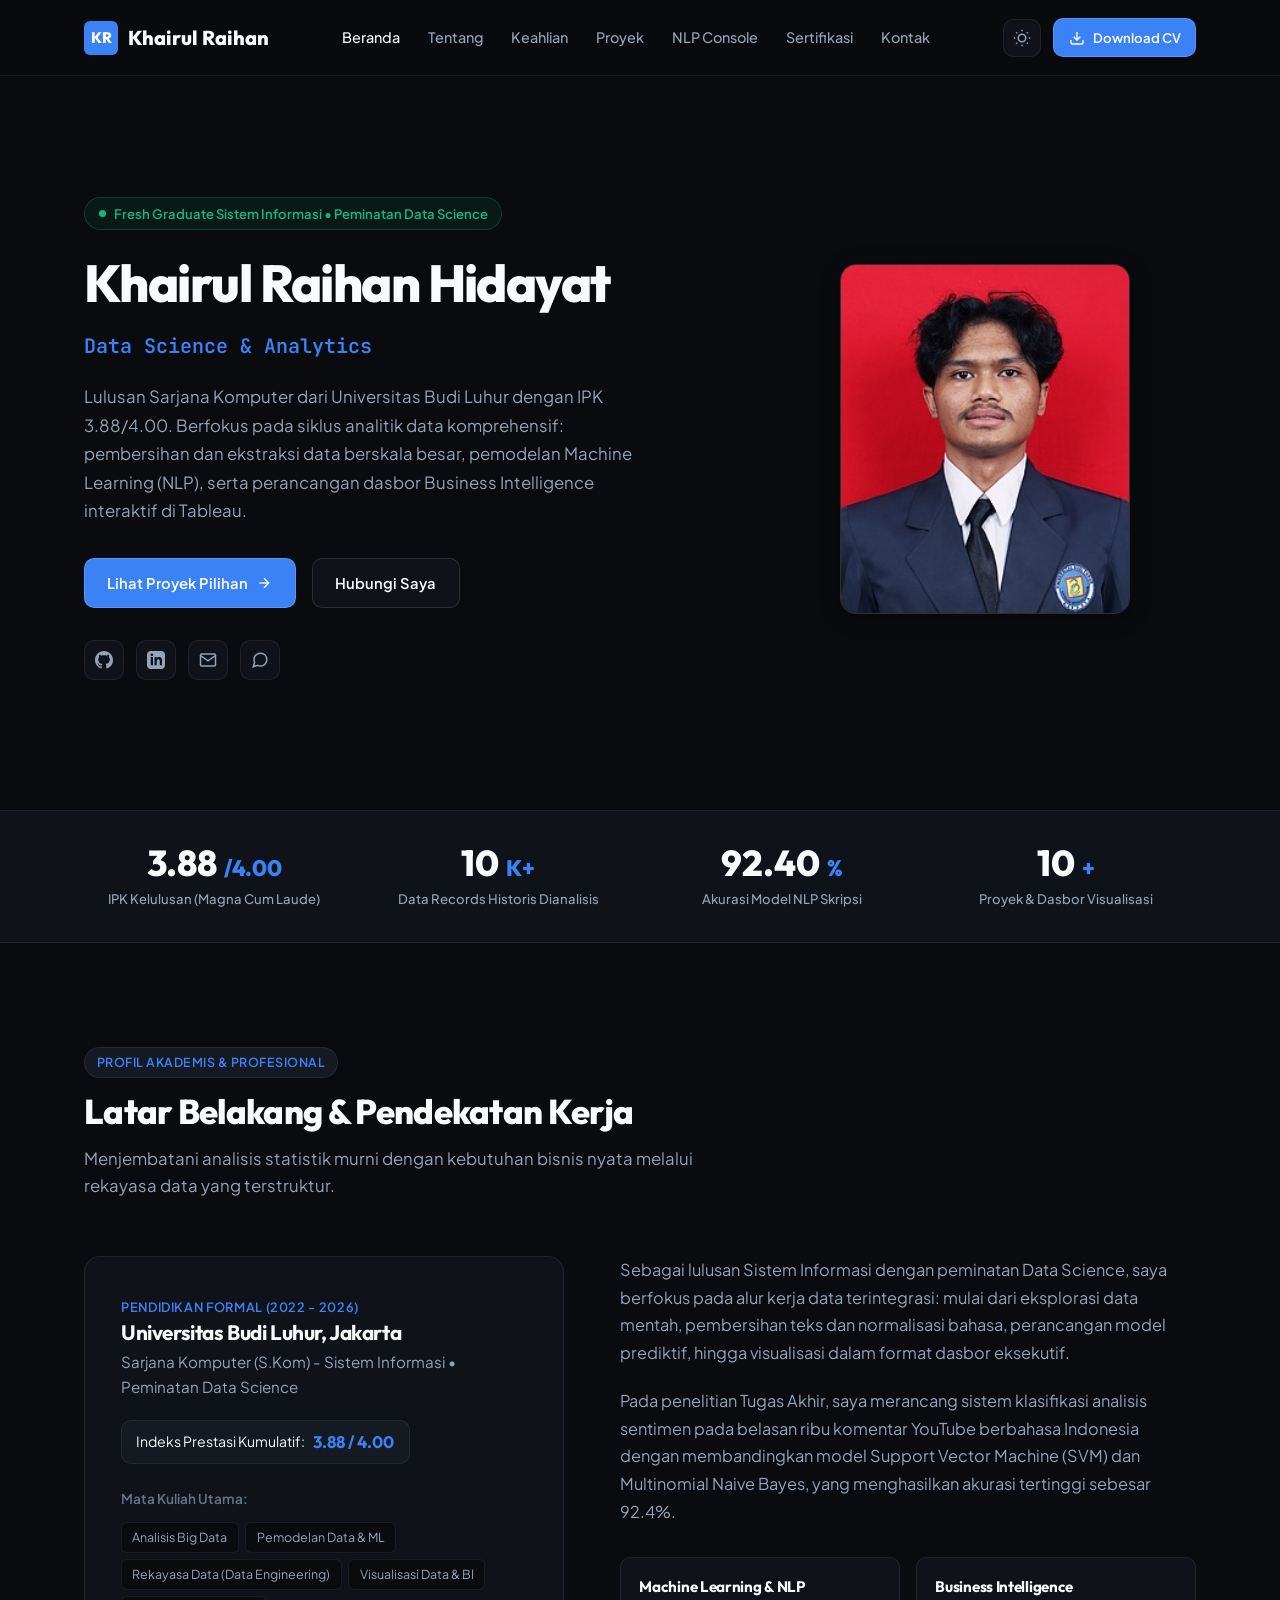
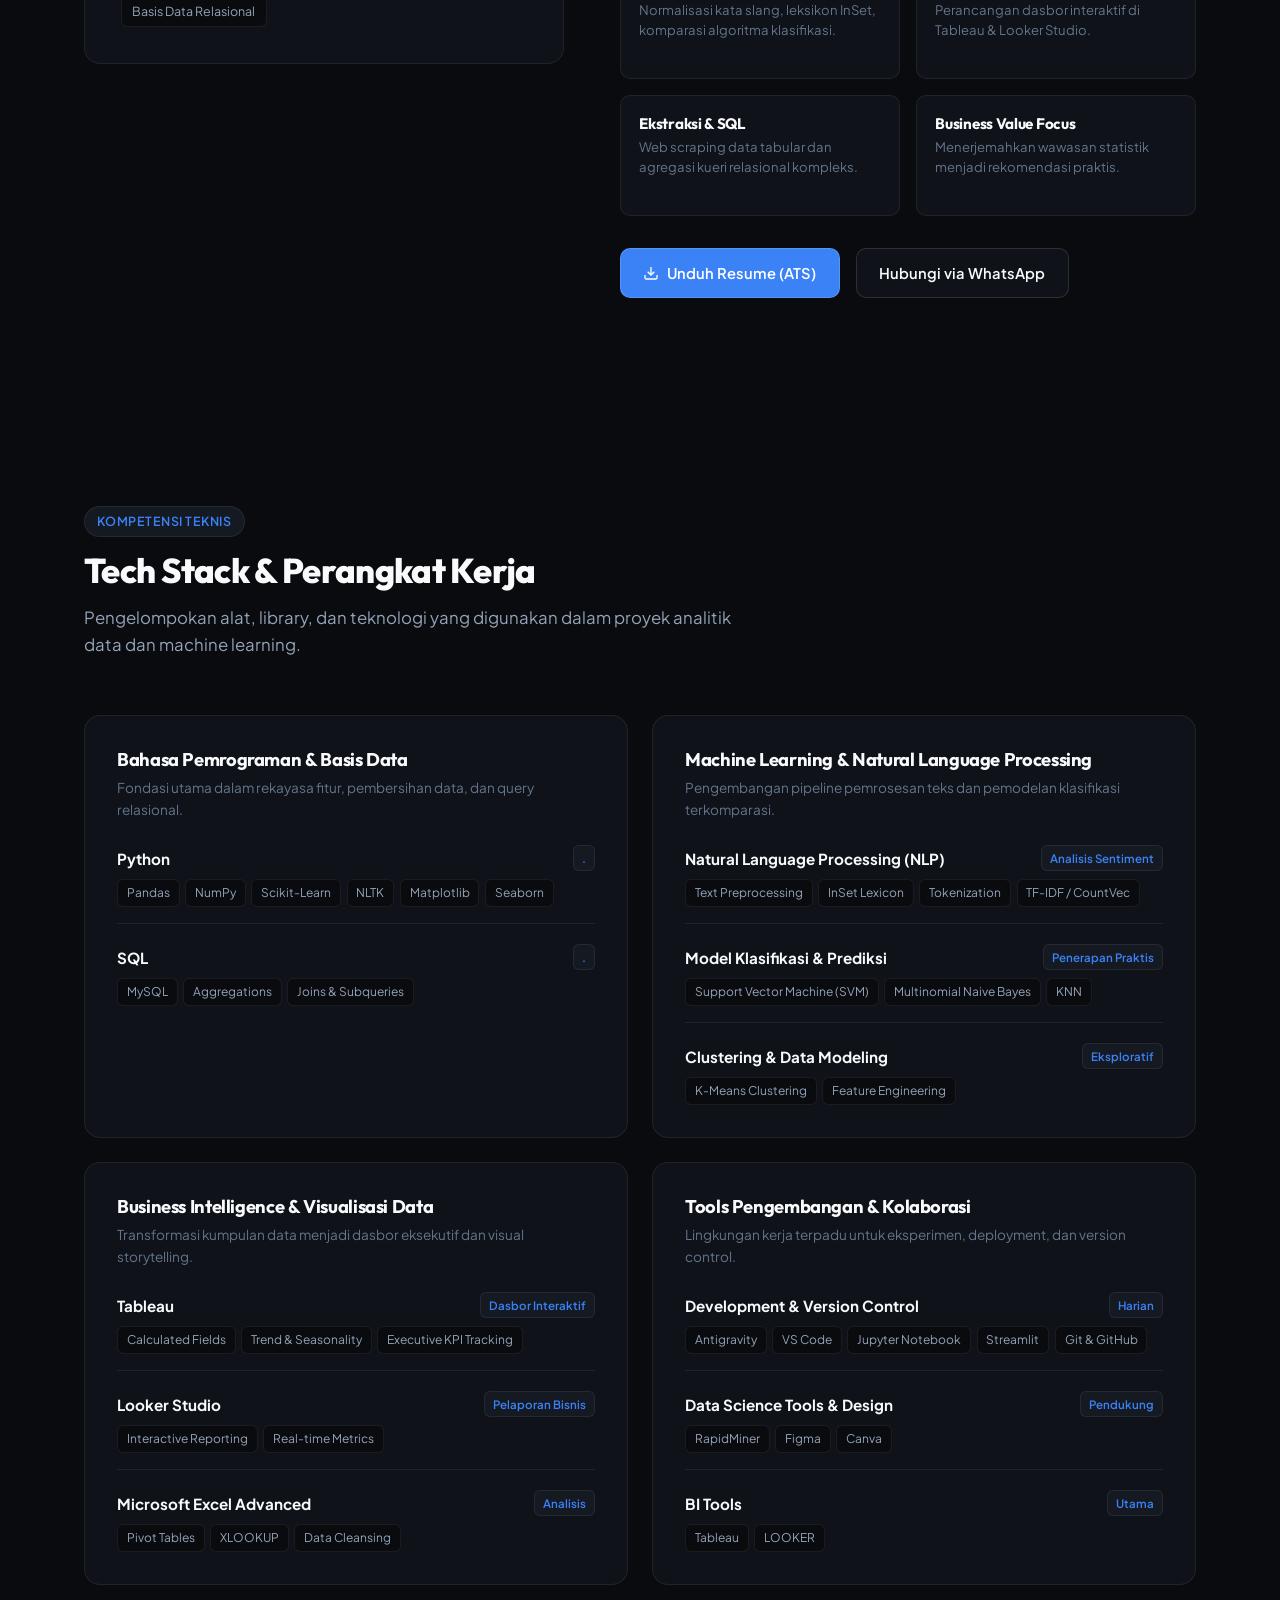
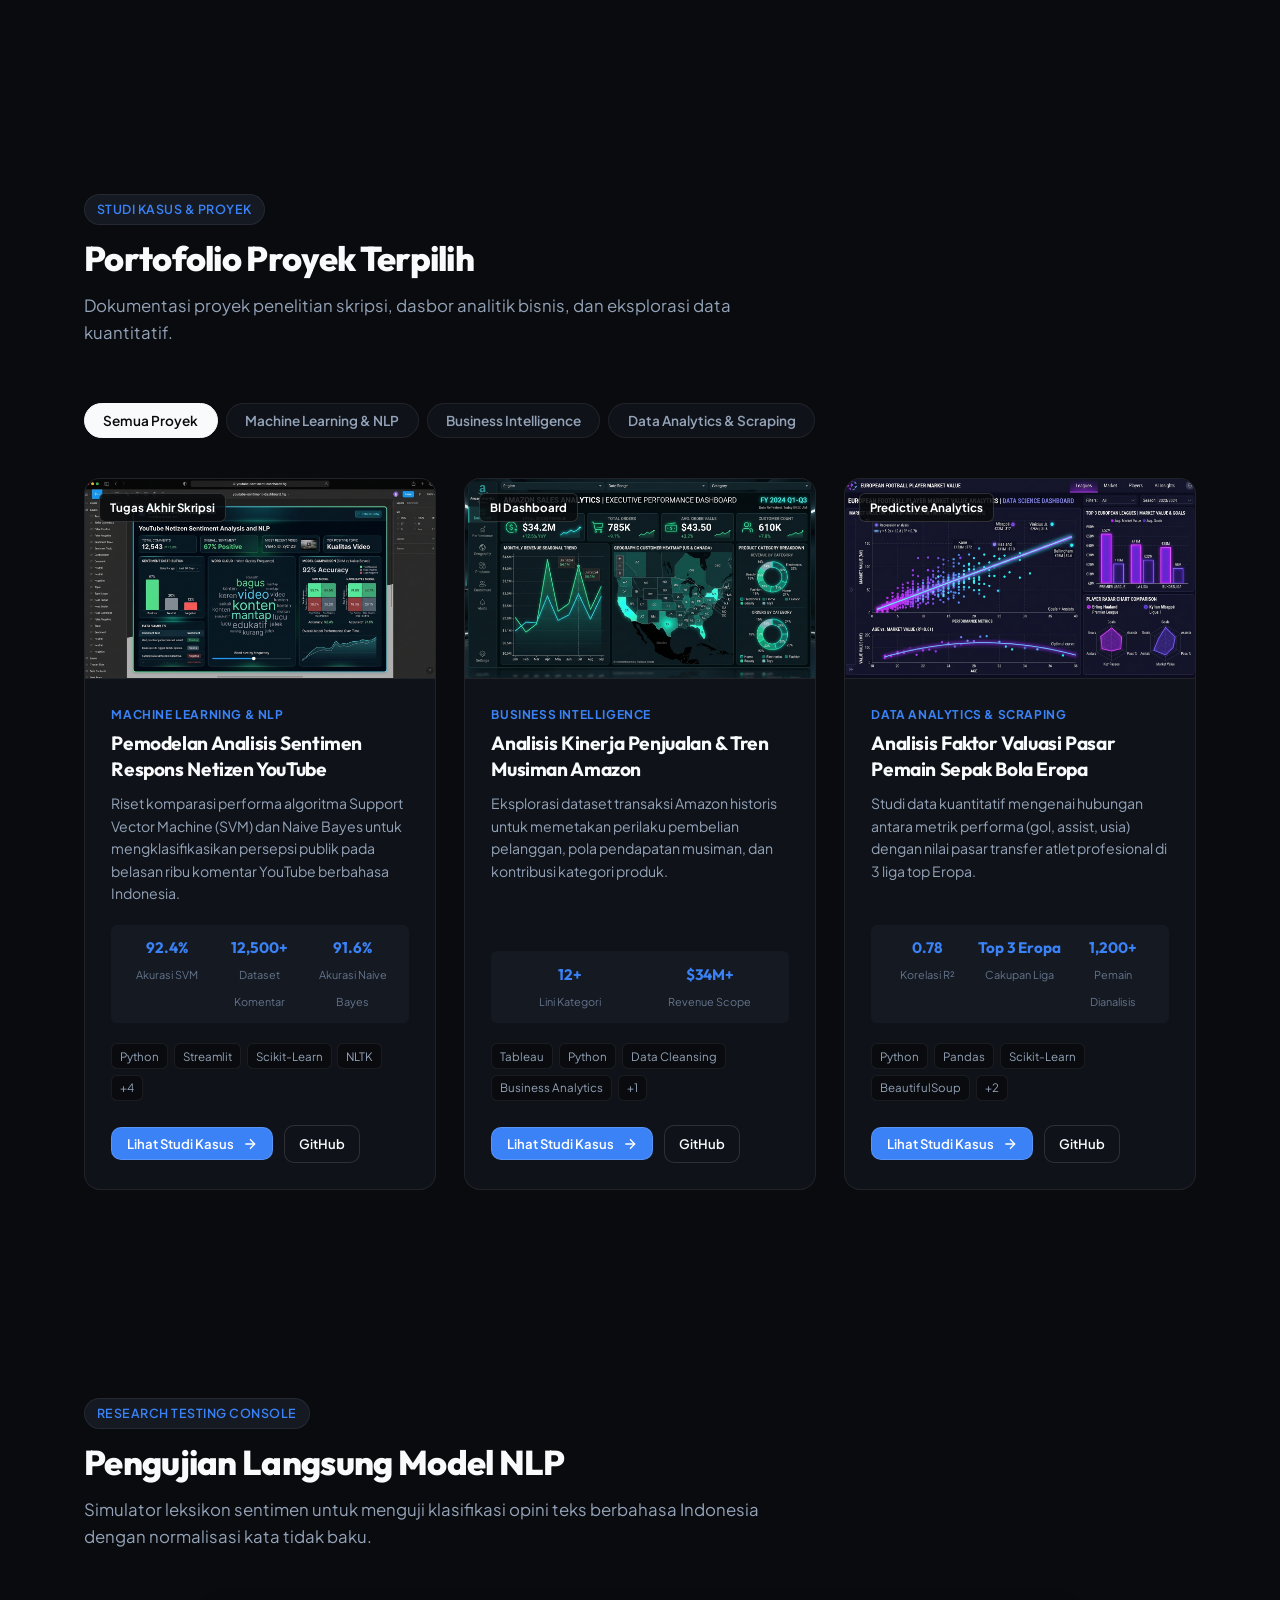
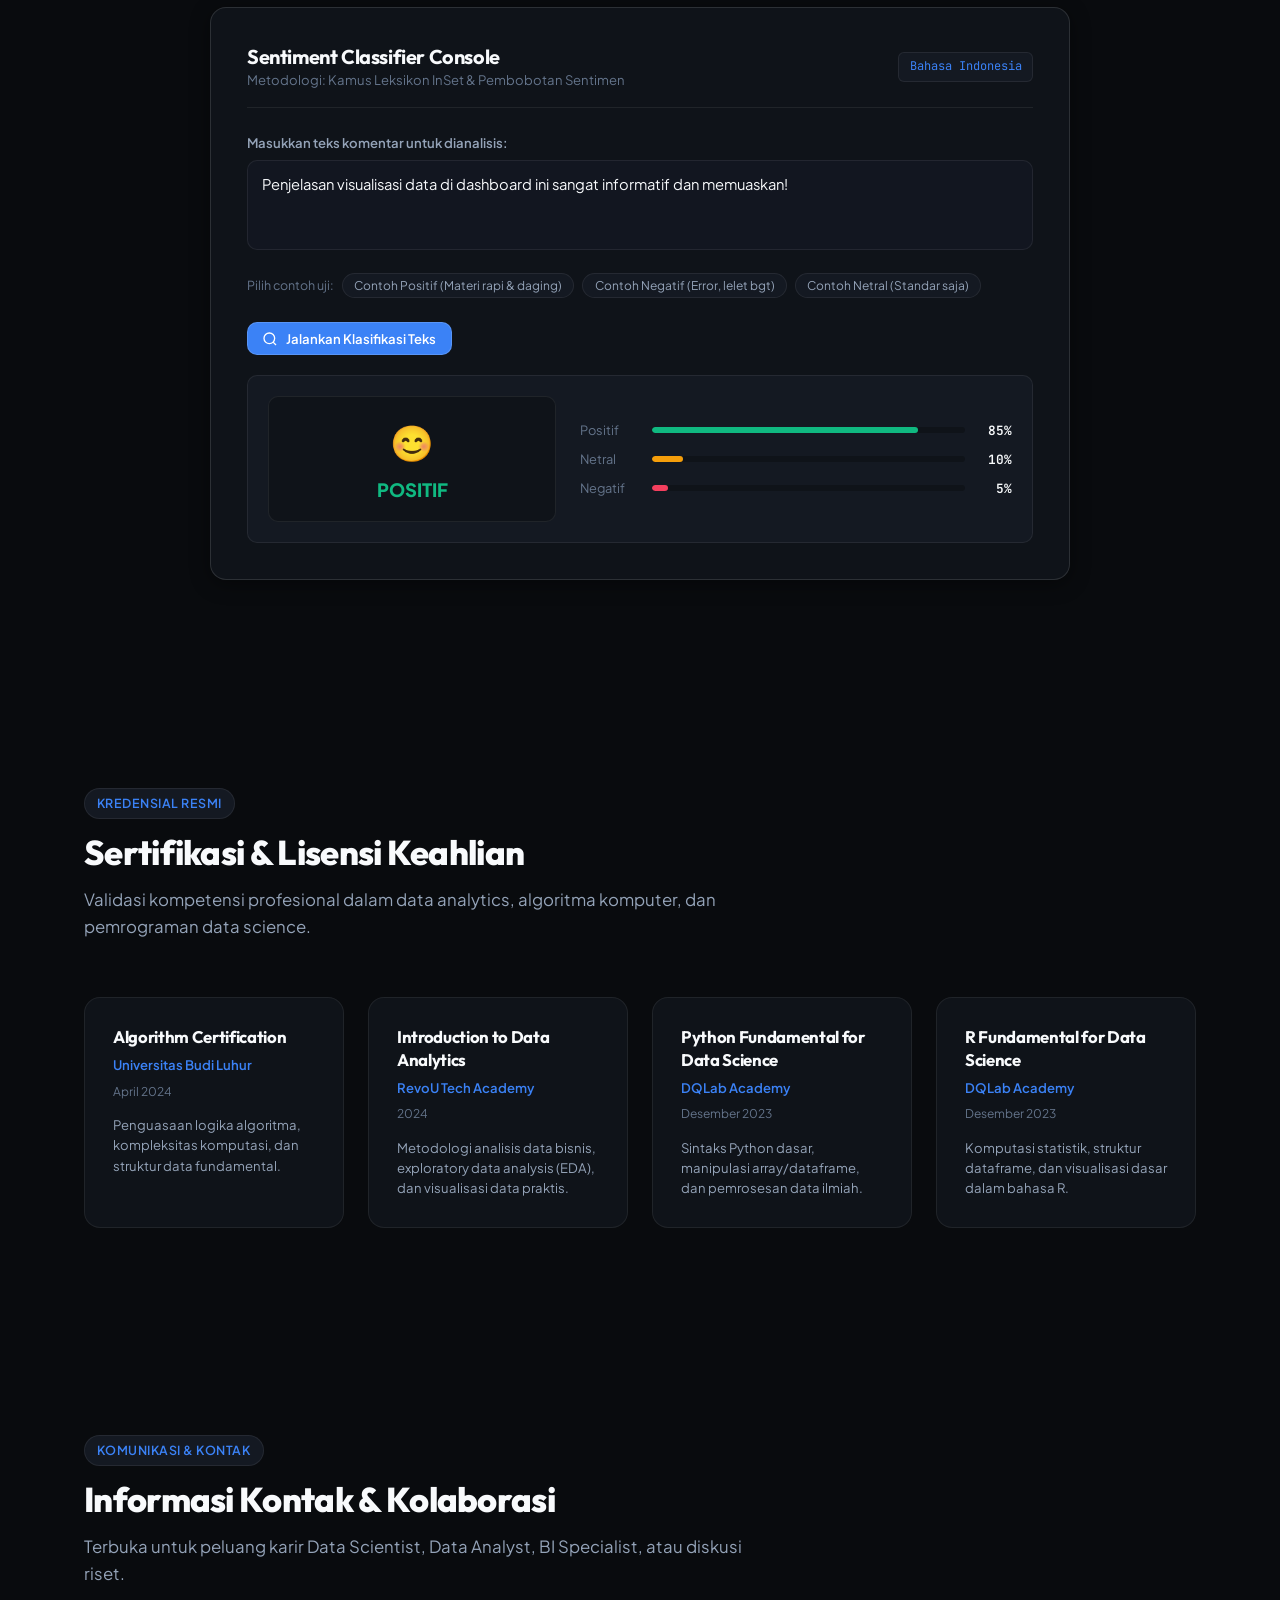
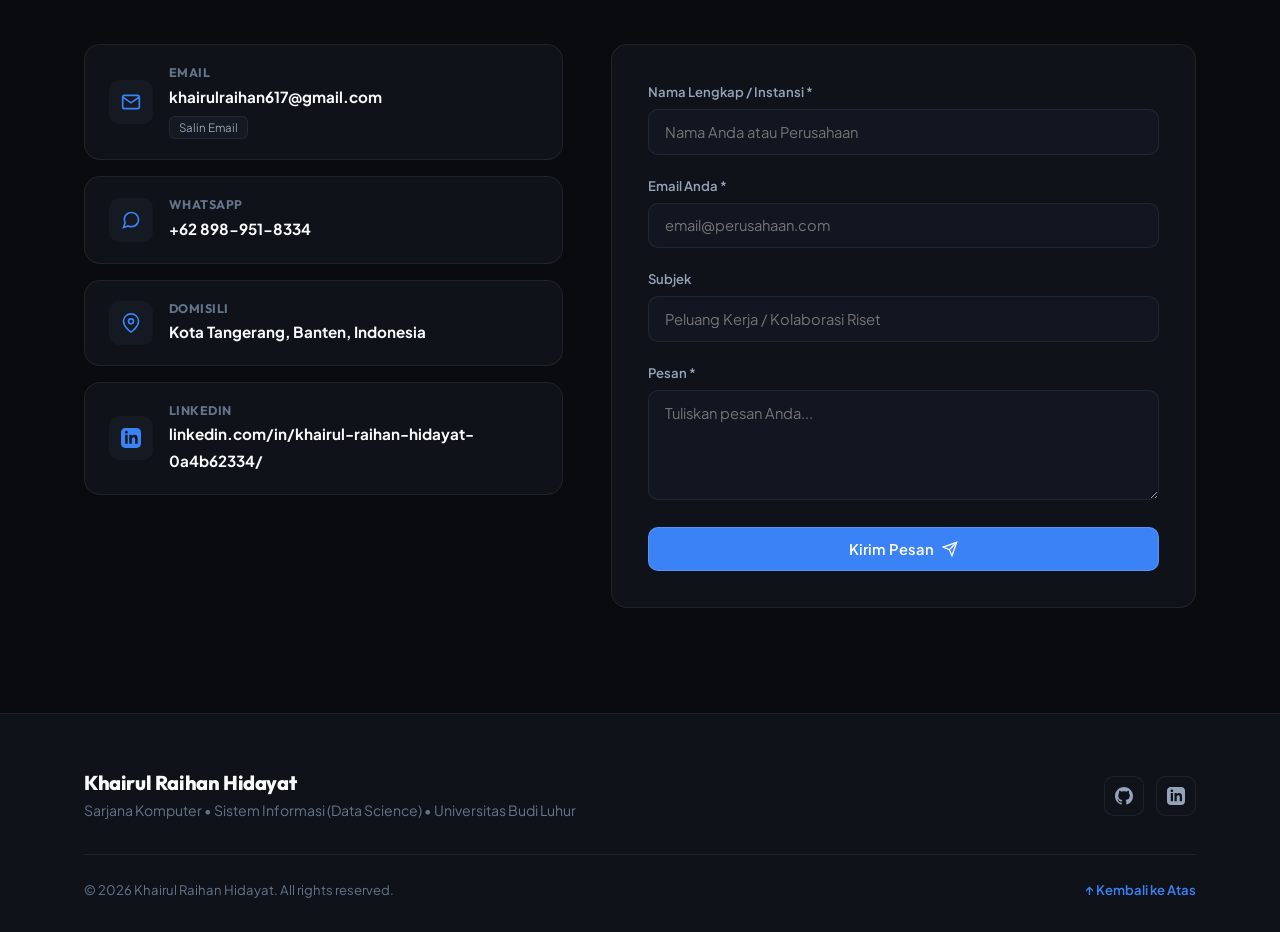
==== commit f9a6c6f3: "update: connect new PDF CV to portfolio download buttons" ====
--- a/index.html
+++ b/index.html
@@ -63,7 +63,7 @@
                     </svg>
                 </button>
 
-                <a href="assets/docs/Khairul_Raihan_Hidayat_CV.docx" download class="btn btn-primary btn-sm" id="btn-nav-cv">
+                <a href="assets/docs/CV%20Khairul%20Raihan%20Hidayat.pdf" download class="btn btn-primary btn-sm" id="btn-nav-cv">
                     <svg viewBox="0 0 24 24" fill="none" stroke="currentColor" stroke-width="2">
                         <path d="M21 15v4a2 2 0 0 1-2 2H5a2 2 0 0 1-2-2v-4"></path>
                         <polyline points="7 10 12 15 17 10"></polyline>
@@ -192,7 +192,7 @@
                         </div>
 
                         <div style="display: flex; gap: 1rem; flex-wrap: wrap;">
-                            <a href="assets/docs/Khairul_Raihan_Hidayat_CV.docx" download class="btn btn-primary" id="btn-about-cv">
+                            <a href="assets/docs/CV%20Khairul%20Raihan%20Hidayat.pdf" download class="btn btn-primary" id="btn-about-cv">
                                 <svg viewBox="0 0 24 24" fill="none" stroke="currentColor" stroke-width="2">
                                     <path d="M21 15v4a2 2 0 0 1-2 2H5a2 2 0 0 1-2-2v-4"></path>
                                     <polyline points="7 10 12 15 17 10"></polyline>
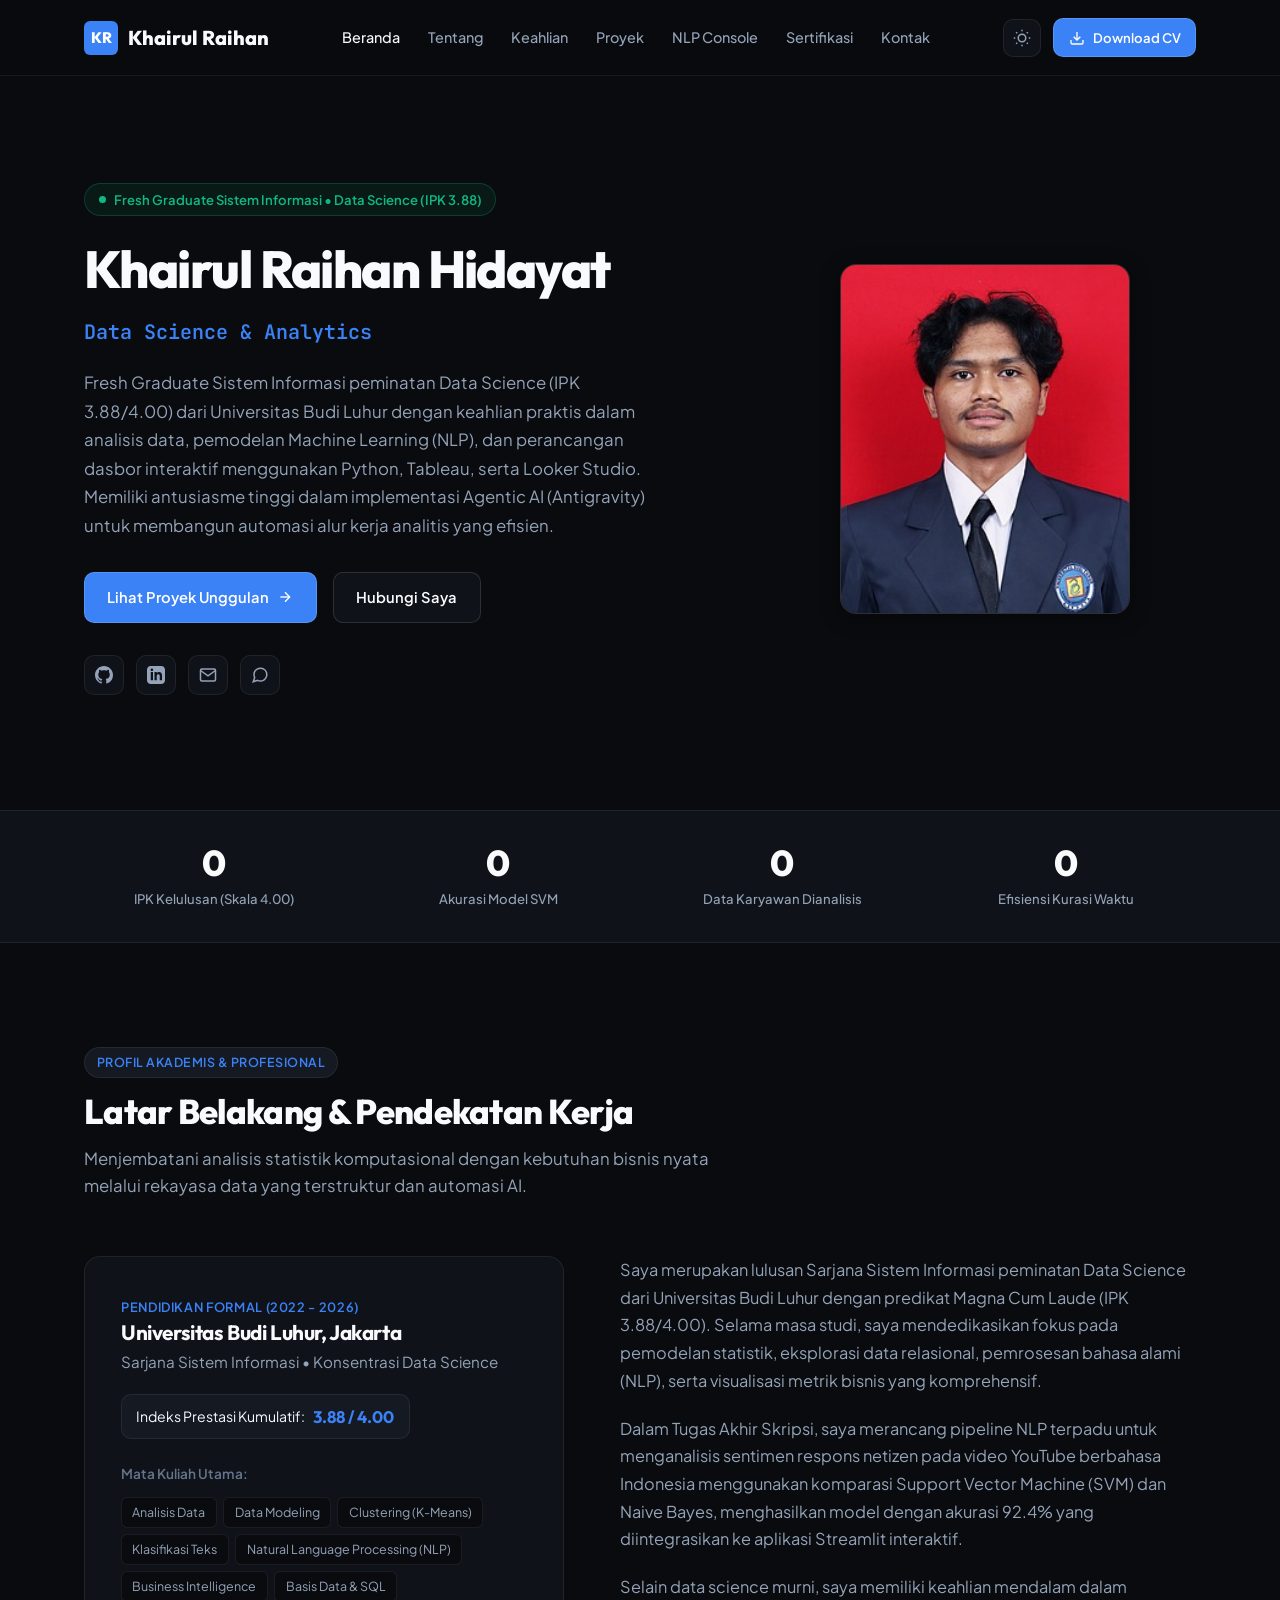
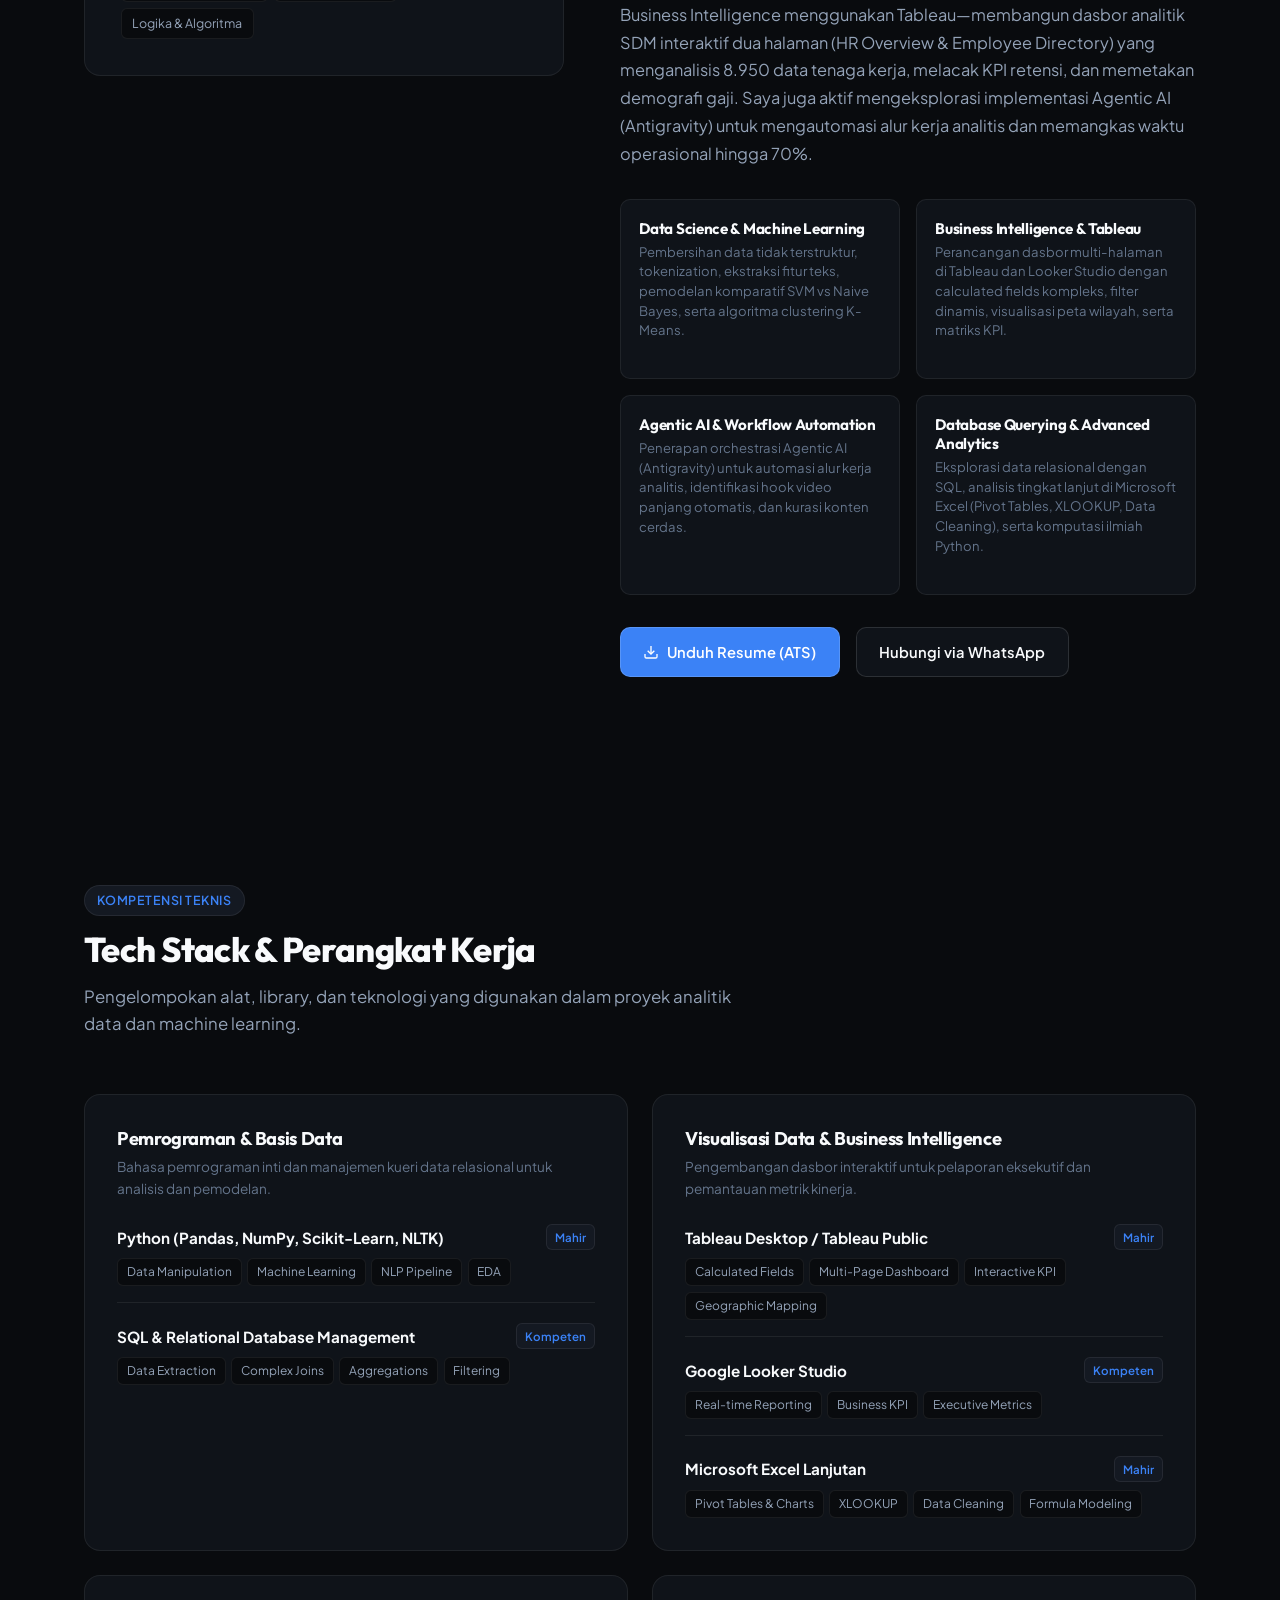
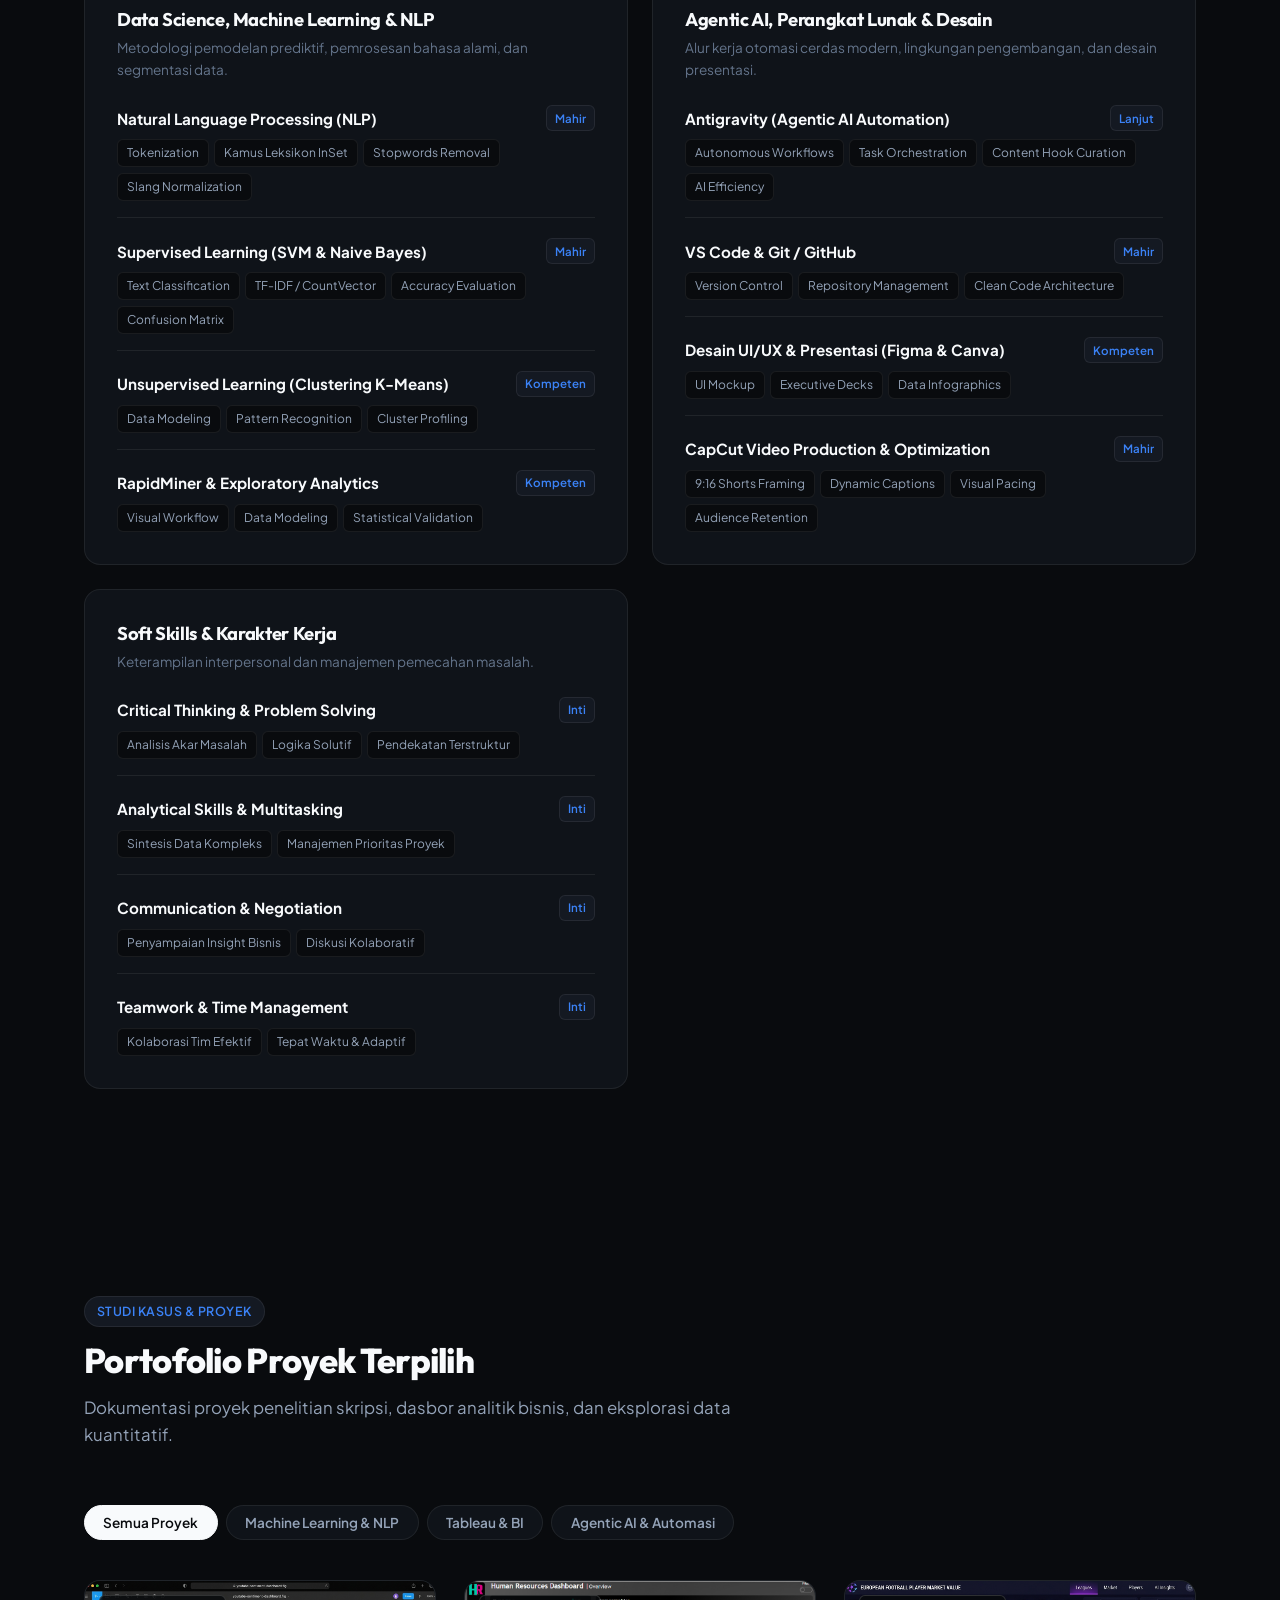
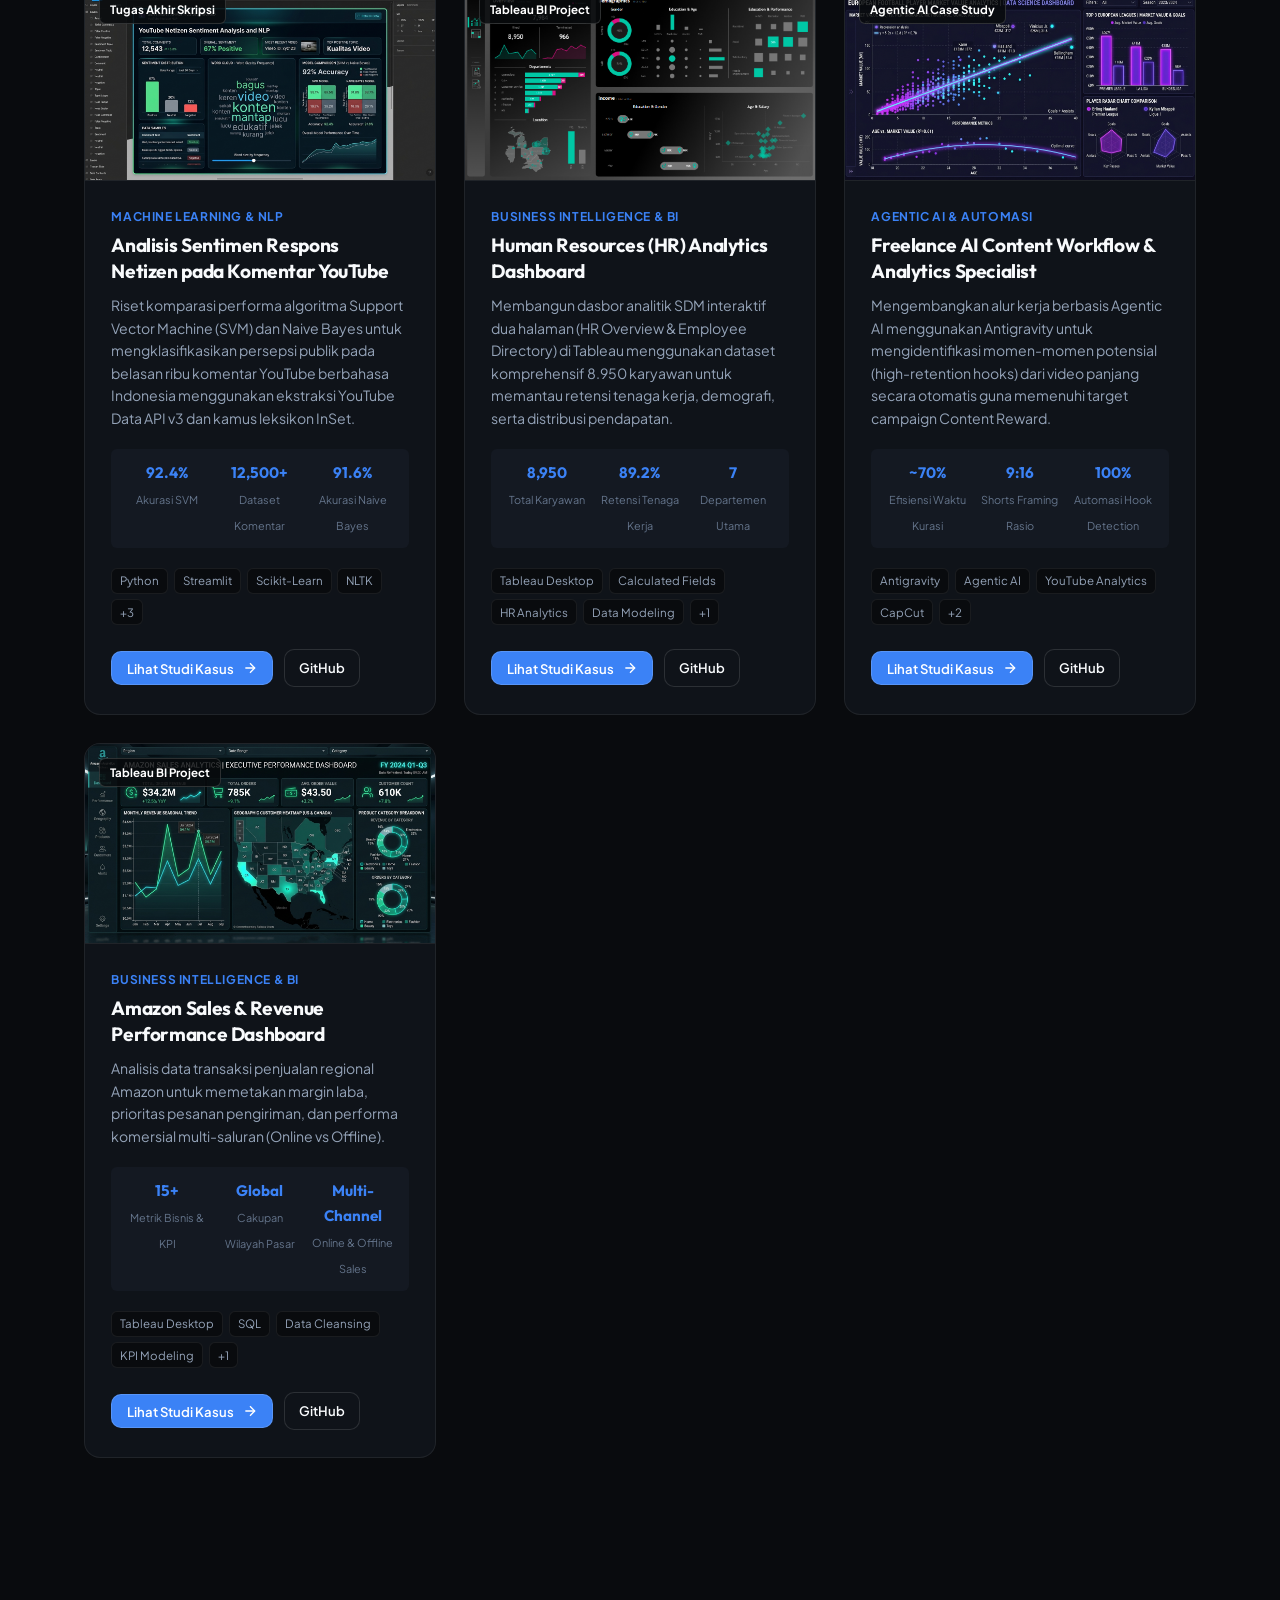
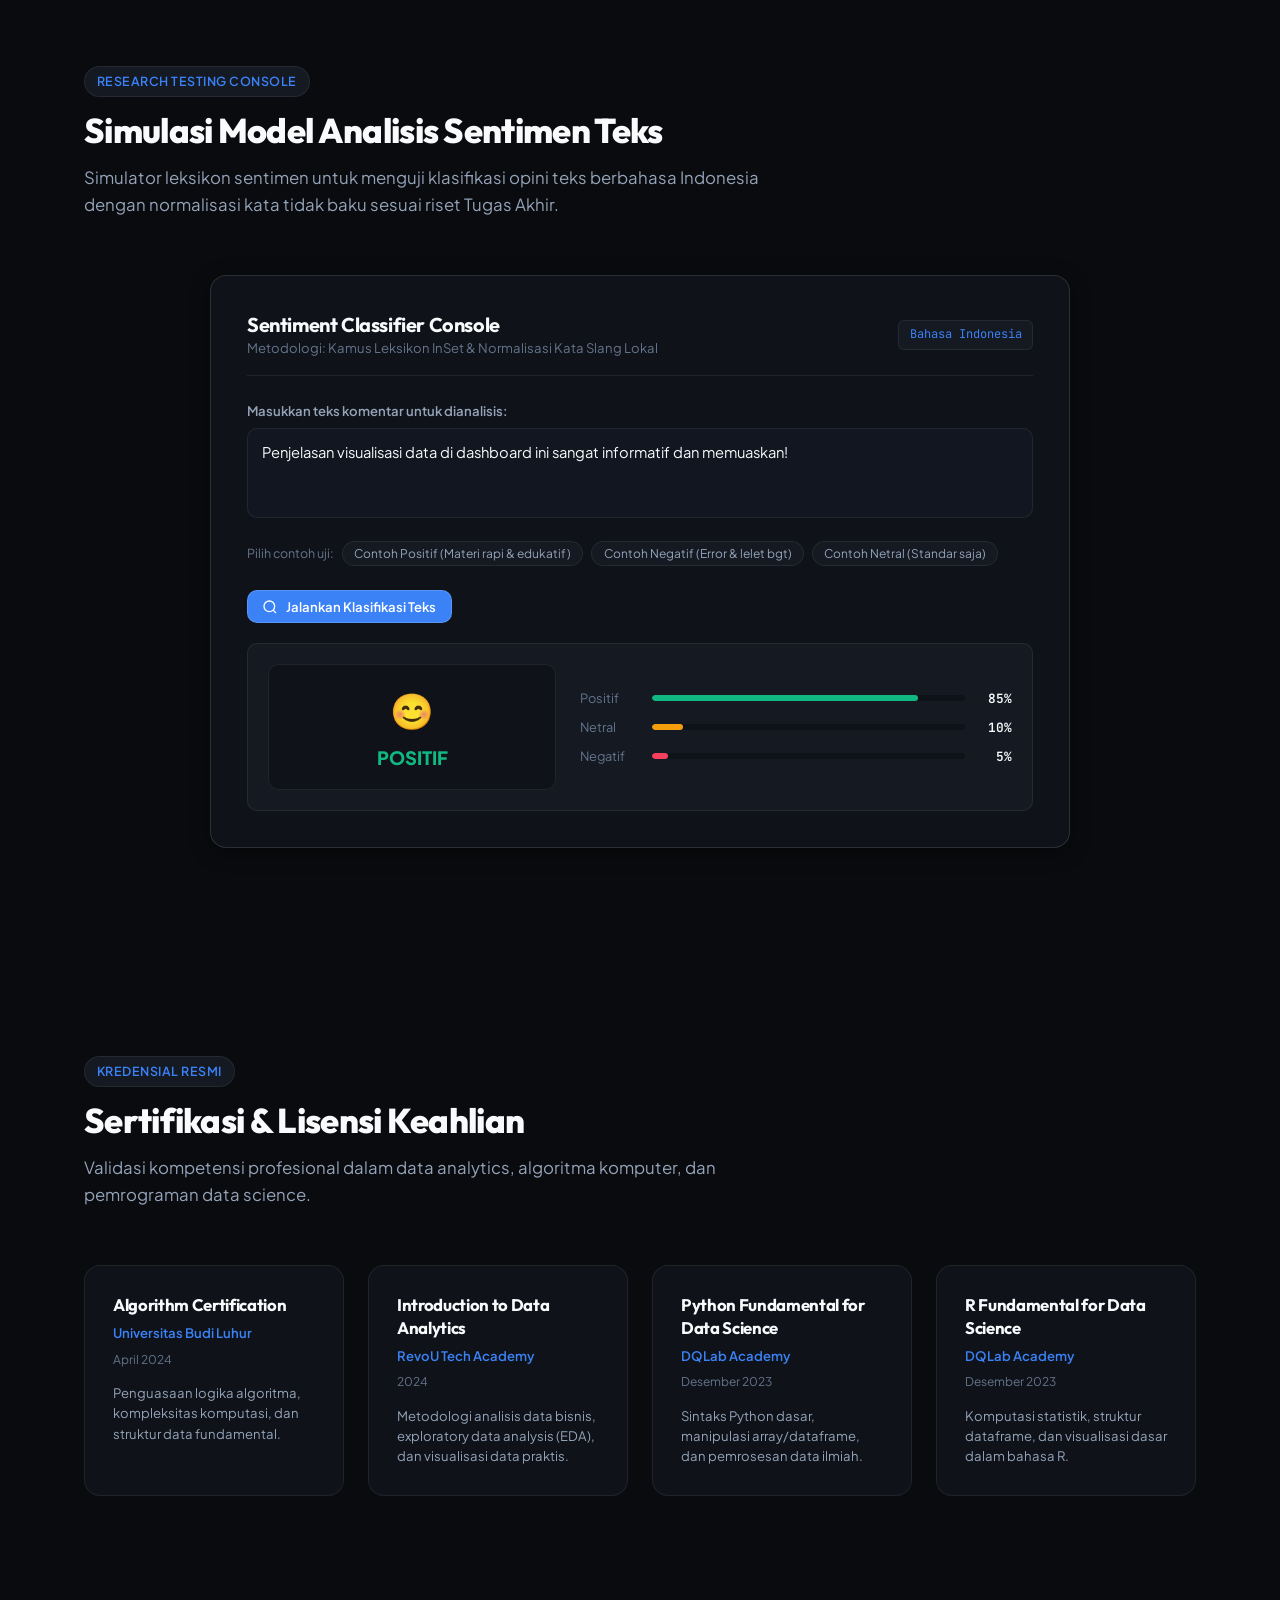
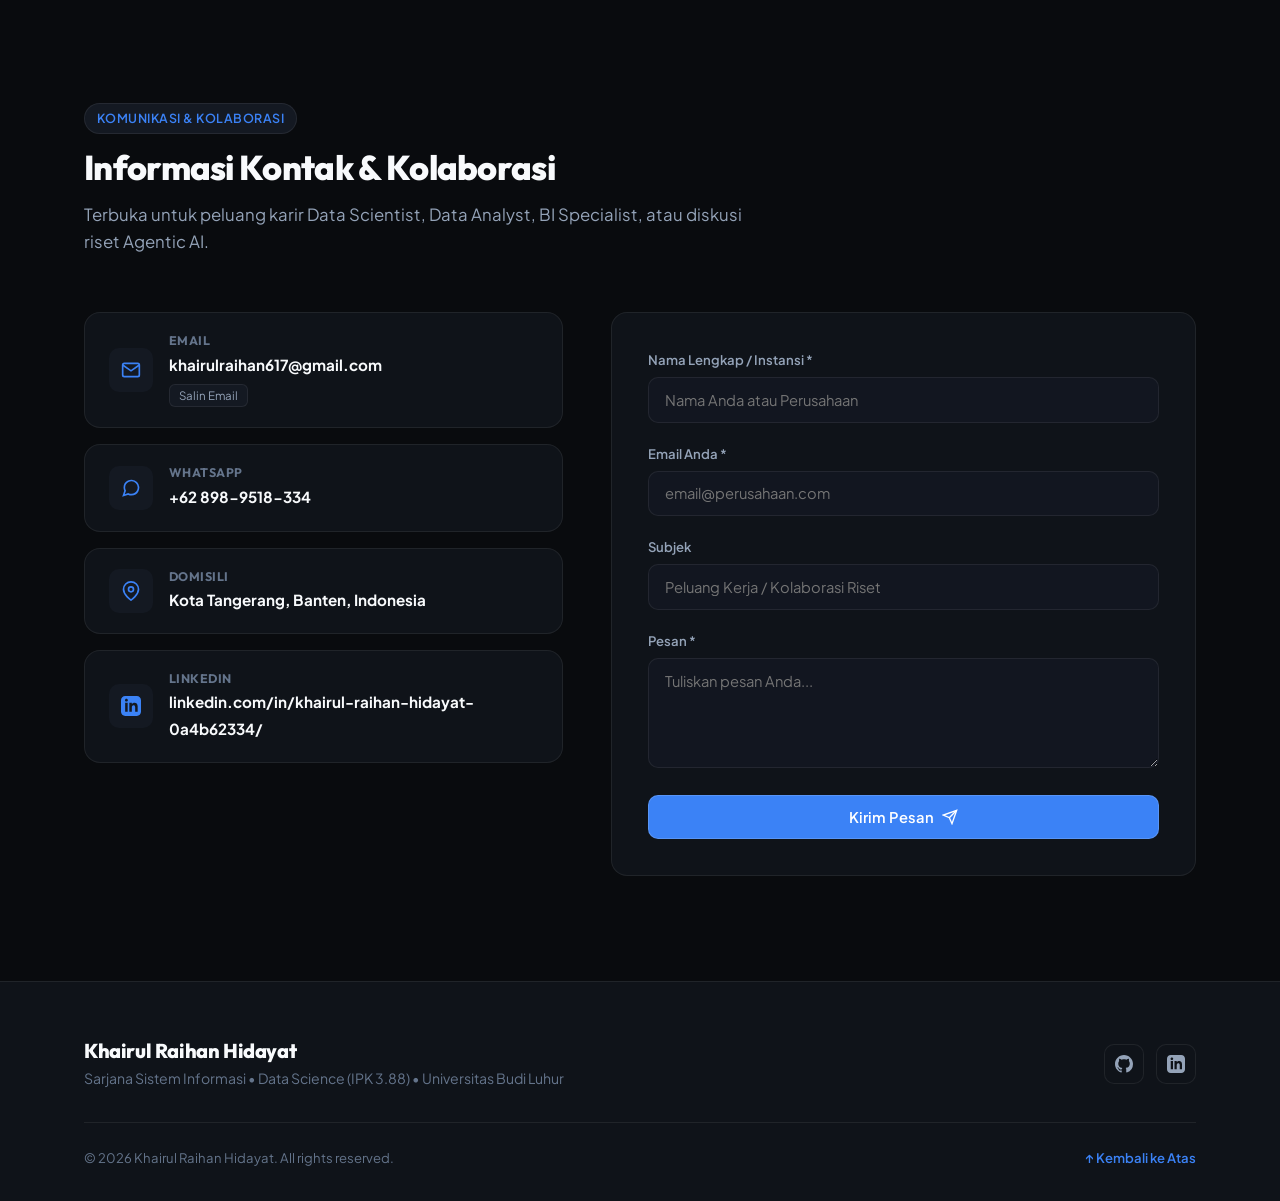
==== commit 81be58a4: "feat: rebuild complete portfolio aligned with latest CV, Skripsi NLP, and Tableau HR analytics" ====
--- a/index.html
+++ b/index.html
@@ -3,17 +3,17 @@
 <head>
     <meta charset="UTF-8">
     <meta name="viewport" content="width=device-width, initial-scale=1.0">
-    <title>Khairul Raihan Hidayat | Data Science & Business Intelligence</title>
+    <title>Khairul Raihan Hidayat | Data Science, BI & Agentic AI Portfolio</title>
     
     <!-- Meta SEO Tags -->
-    <meta name="description" content="Portofolio resmi Khairul Raihan Hidayat - Sarjana Komputer Sistem Informasi (Data Science, IPK 3.88) dari Universitas Budi Luhur. Spesialisasi dalam NLP, Machine Learning, Tableau BI, dan SQL.">
-    <meta name="keywords" content="Khairul Raihan Hidayat, Data Science, Data Analyst, Portofolio Data, Universitas Budi Luhur, Machine Learning, NLP, Tableau, Python, SQL">
+    <meta name="description" content="Portofolio resmi Khairul Raihan Hidayat - Sarjana Sistem Informasi (Data Science, IPK 3.88/4.00 Magna Cum Laude) dari Universitas Budi Luhur. Spesialisasi dalam Machine Learning NLP, Tableau Business Intelligence, dan Agentic AI Automasi.">
+    <meta name="keywords" content="Khairul Raihan Hidayat, Data Science, Data Analyst, Business Intelligence, Tableau, Agentic AI, Antigravity, Machine Learning, NLP, Universitas Budi Luhur, Python, SQL">
     <meta name="author" content="Khairul Raihan Hidayat">
     
     <!-- Open Graph -->
     <meta property="og:type" content="website">
-    <meta property="og:title" content="Khairul Raihan Hidayat | Data Science & BI Portfolio">
-    <meta property="og:description" content="Portofolio Data Science & Business Intelligence: Machine Learning, NLP, Tableau Dashboard, dan Visualisasi Data.">
+    <meta property="og:title" content="Khairul Raihan Hidayat | Data Science, BI & Agentic AI Portfolio">
+    <meta property="og:description" content="Portofolio Data Science & Business Intelligence: Machine Learning NLP, Dasbor Tableau HR & Komersial, serta Automasi Alur Kerja Agentic AI.">
     <meta property="og:image" content="assets/images/project-nlp.jpg">
 
     <!-- Google Fonts -->
@@ -63,7 +63,7 @@
                     </svg>
                 </button>
 
-                <a href="assets/docs/CV%20Khairul%20Raihan%20Hidayat.pdf" download class="btn btn-primary btn-sm" id="btn-nav-cv">
+                <a href="assets/docs/Khairul_Raihan_Hidayat_CV.pdf" download="Khairul_Raihan_Hidayat_CV.pdf" class="btn btn-primary btn-sm" id="btn-nav-cv">
                     <svg viewBox="0 0 24 24" fill="none" stroke="currentColor" stroke-width="2">
                         <path d="M21 15v4a2 2 0 0 1-2 2H5a2 2 0 0 1-2-2v-4"></path>
                         <polyline points="7 10 12 15 17 10"></polyline>
@@ -192,7 +192,7 @@
                         </div>
 
                         <div style="display: flex; gap: 1rem; flex-wrap: wrap;">
-                            <a href="assets/docs/CV%20Khairul%20Raihan%20Hidayat.pdf" download class="btn btn-primary" id="btn-about-cv">
+                            <a href="assets/docs/Khairul_Raihan_Hidayat_CV.pdf" download="Khairul_Raihan_Hidayat_CV.pdf" class="btn btn-primary" id="btn-about-cv">
                                 <svg viewBox="0 0 24 24" fill="none" stroke="currentColor" stroke-width="2">
                                     <path d="M21 15v4a2 2 0 0 1-2 2H5a2 2 0 0 1-2-2v-4"></path>
                                     <polyline points="7 10 12 15 17 10"></polyline>
@@ -235,9 +235,9 @@
 
                 <div class="project-filter-bar reveal">
                     <button class="filter-btn active" data-filter="all">Semua Proyek</button>
-                    <button class="filter-btn" data-filter="nlp">Machine Learning & NLP</button>
-                    <button class="filter-btn" data-filter="bi">Business Intelligence</button>
-                    <button class="filter-btn" data-filter="analytics">Data Analytics & Scraping</button>
+                    <button class="filter-btn" data-filter="ml-nlp">Machine Learning & NLP</button>
+                    <button class="filter-btn" data-filter="bi-tableau">Tableau & BI</button>
+                    <button class="filter-btn" data-filter="ai-agentic">Agentic AI & Automasi</button>
                 </div>
 
                 <div class="projects-grid" id="projects-grid">
--- a/css/animations.css
+++ b/css/animations.css
@@ -10,7 +10,7 @@
     will-change: opacity, transform;
 }
 
-.reveal.active {
+.reveal.active, .hero .reveal {
     opacity: 1;
     transform: translateY(0);
 }
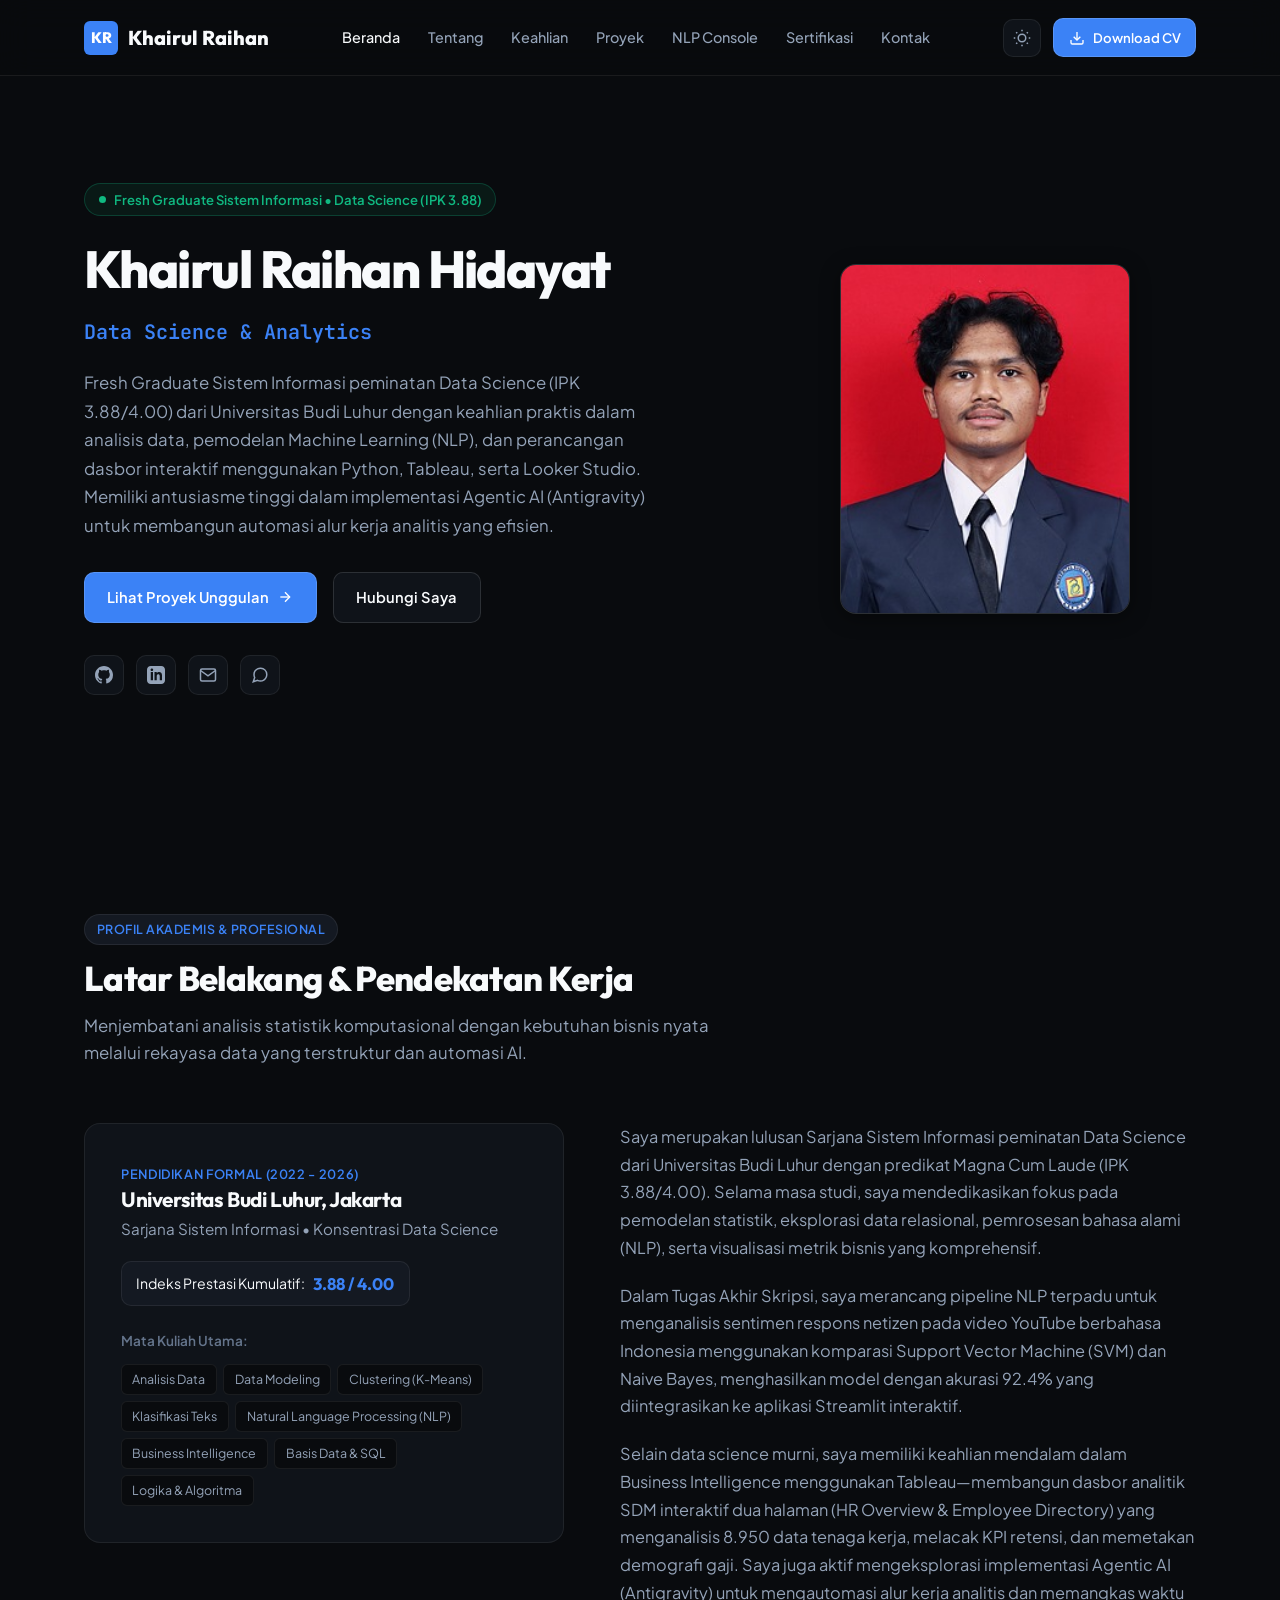
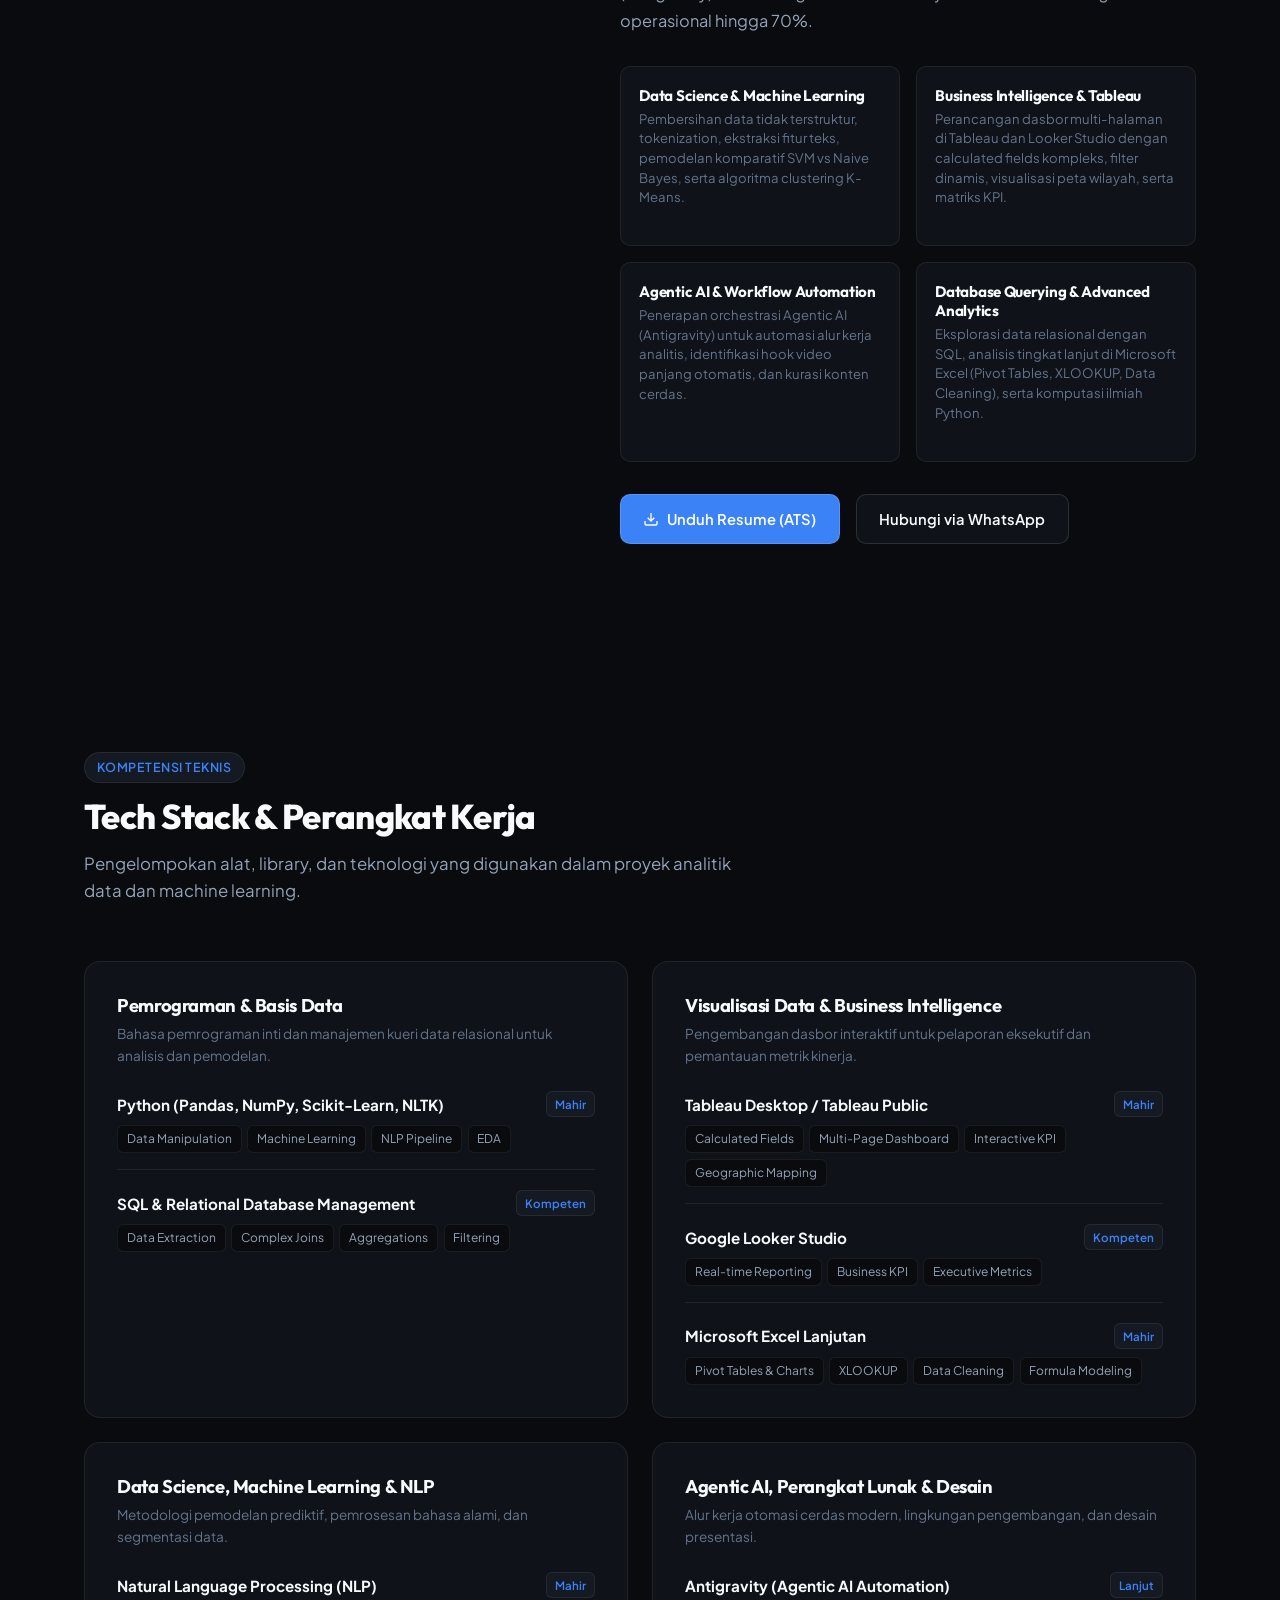
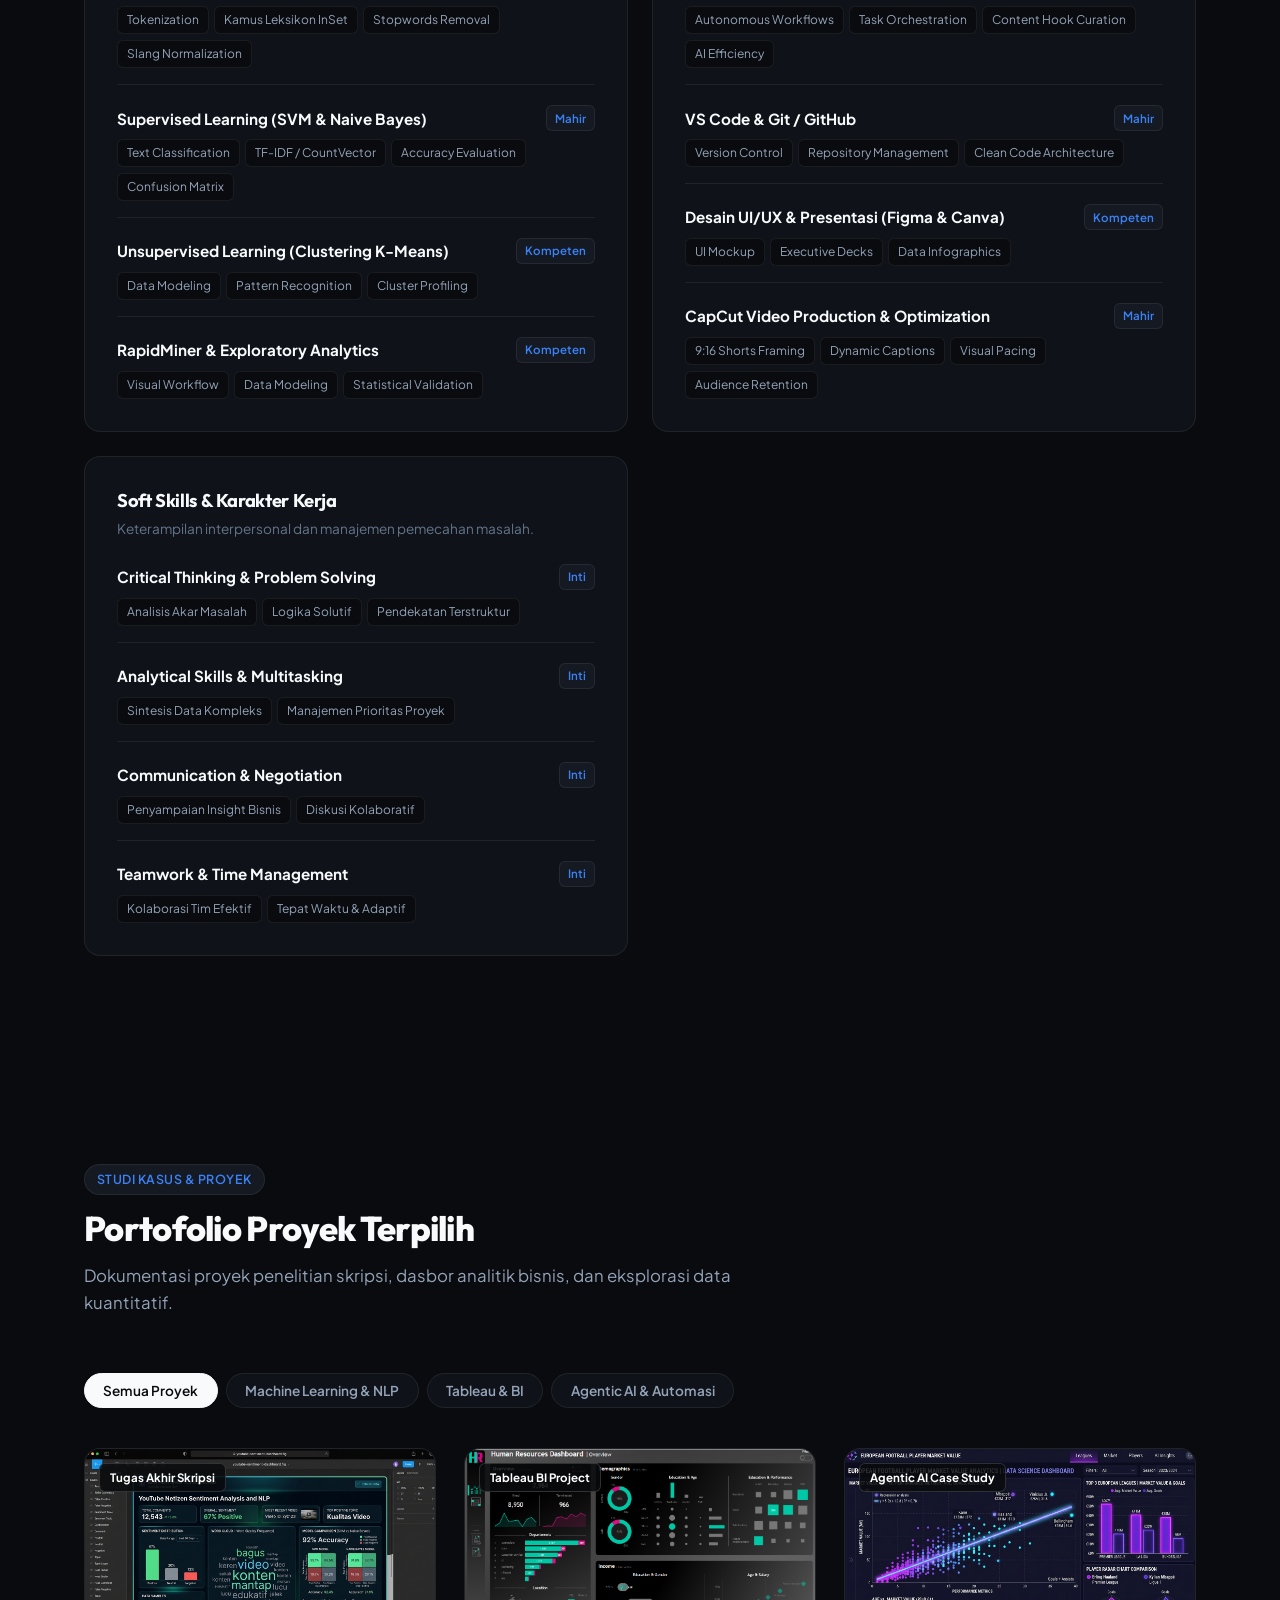
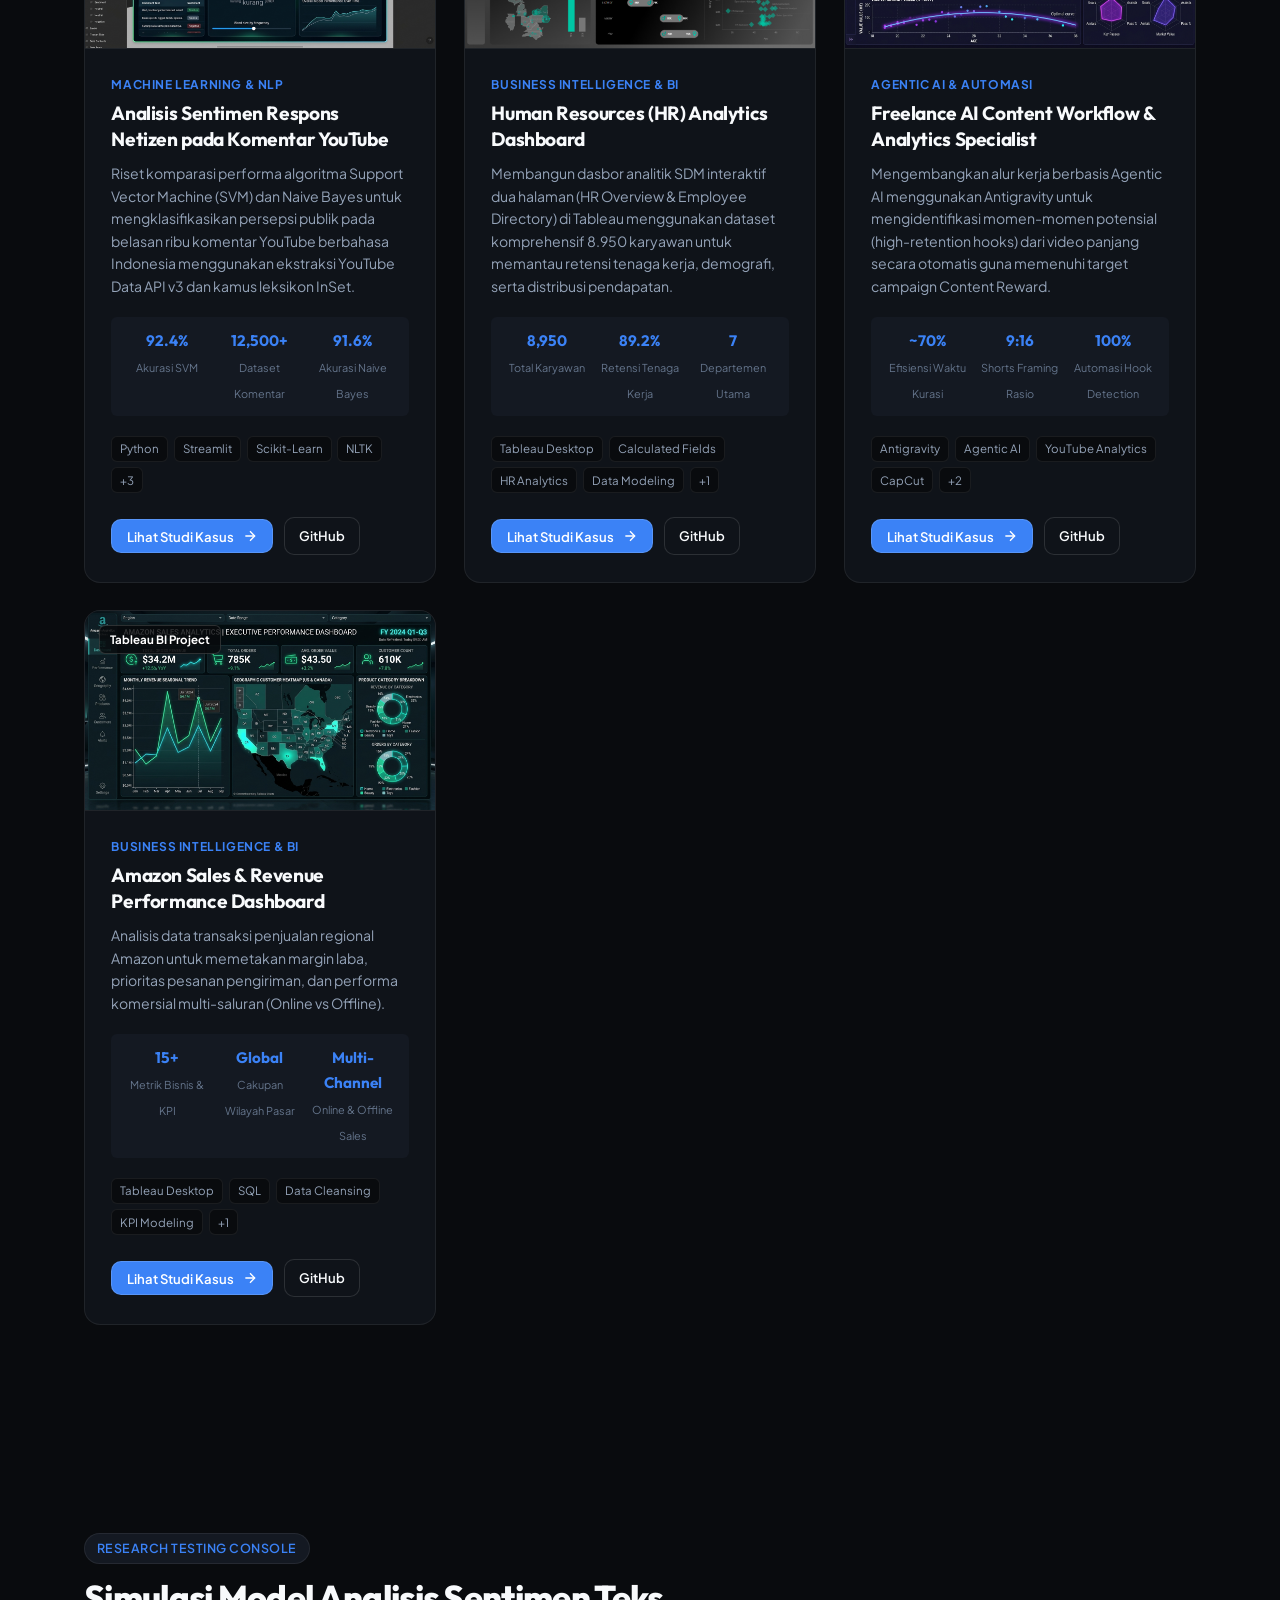
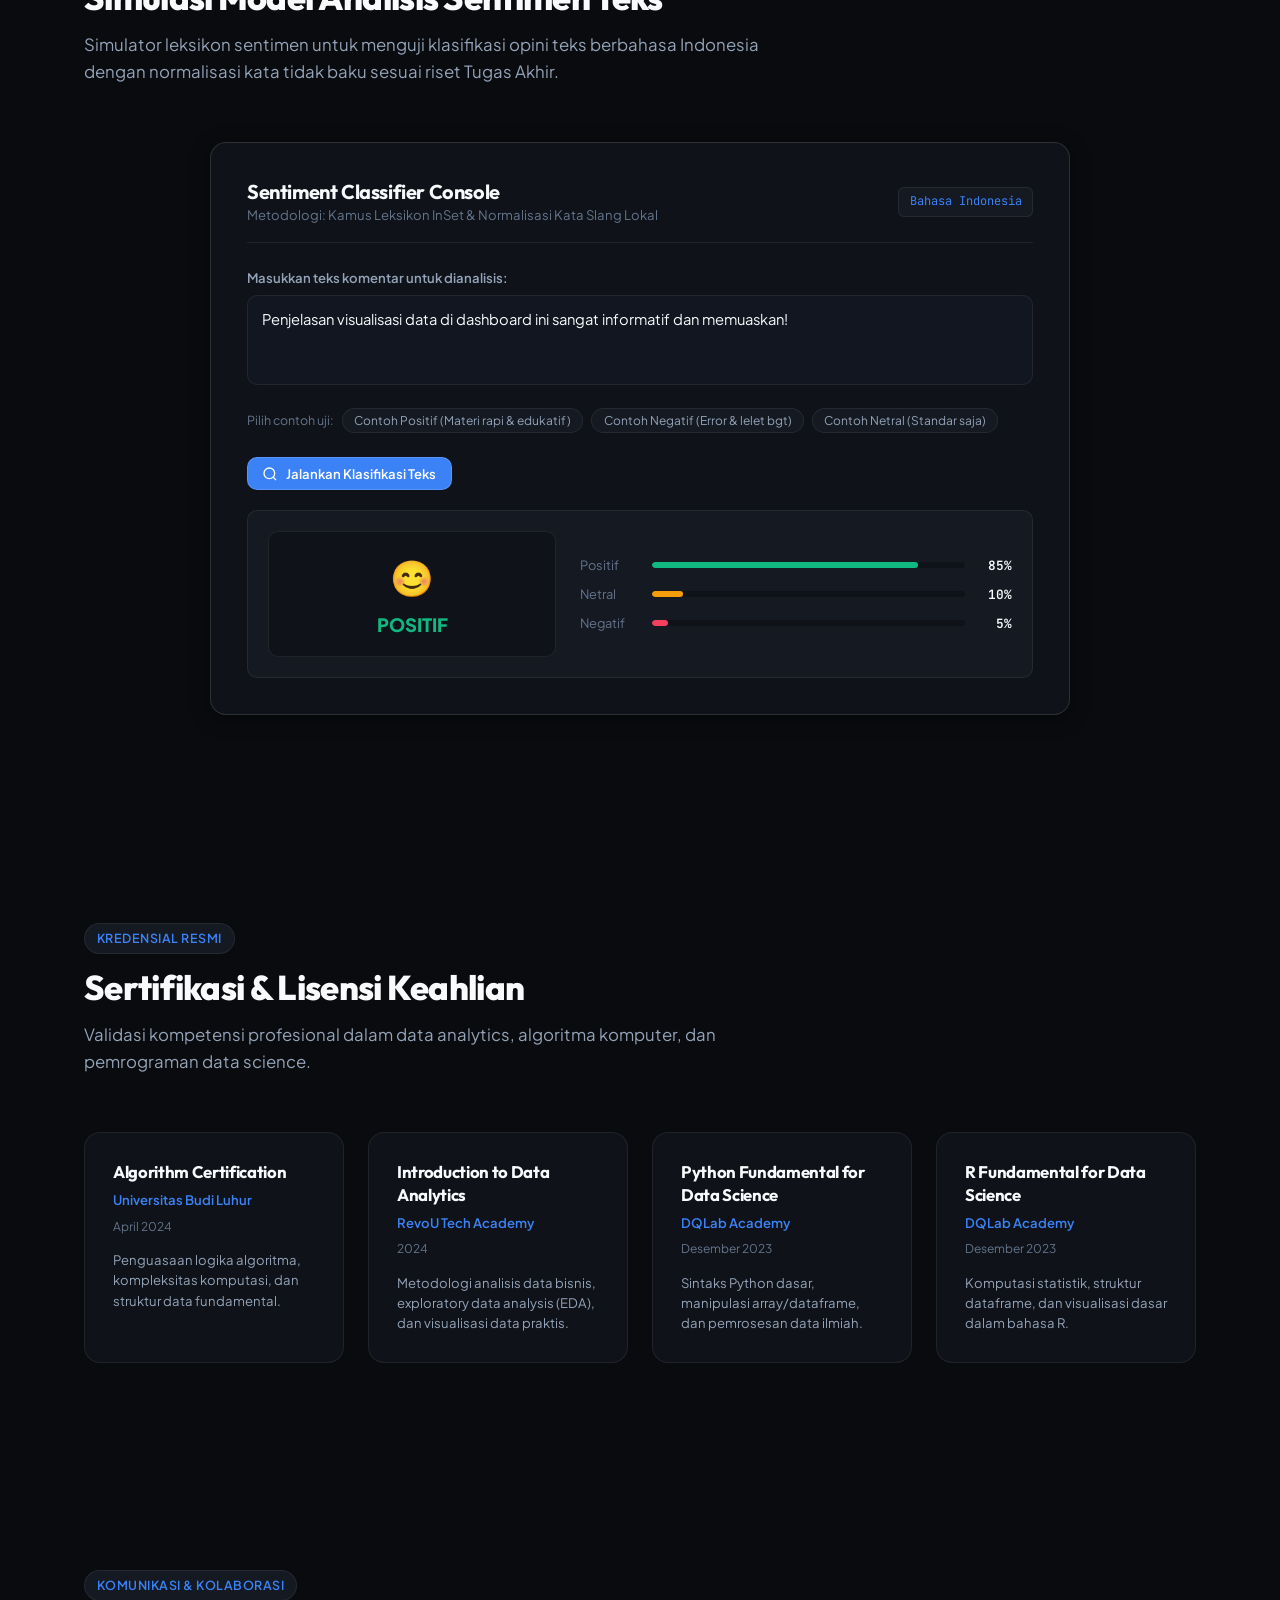
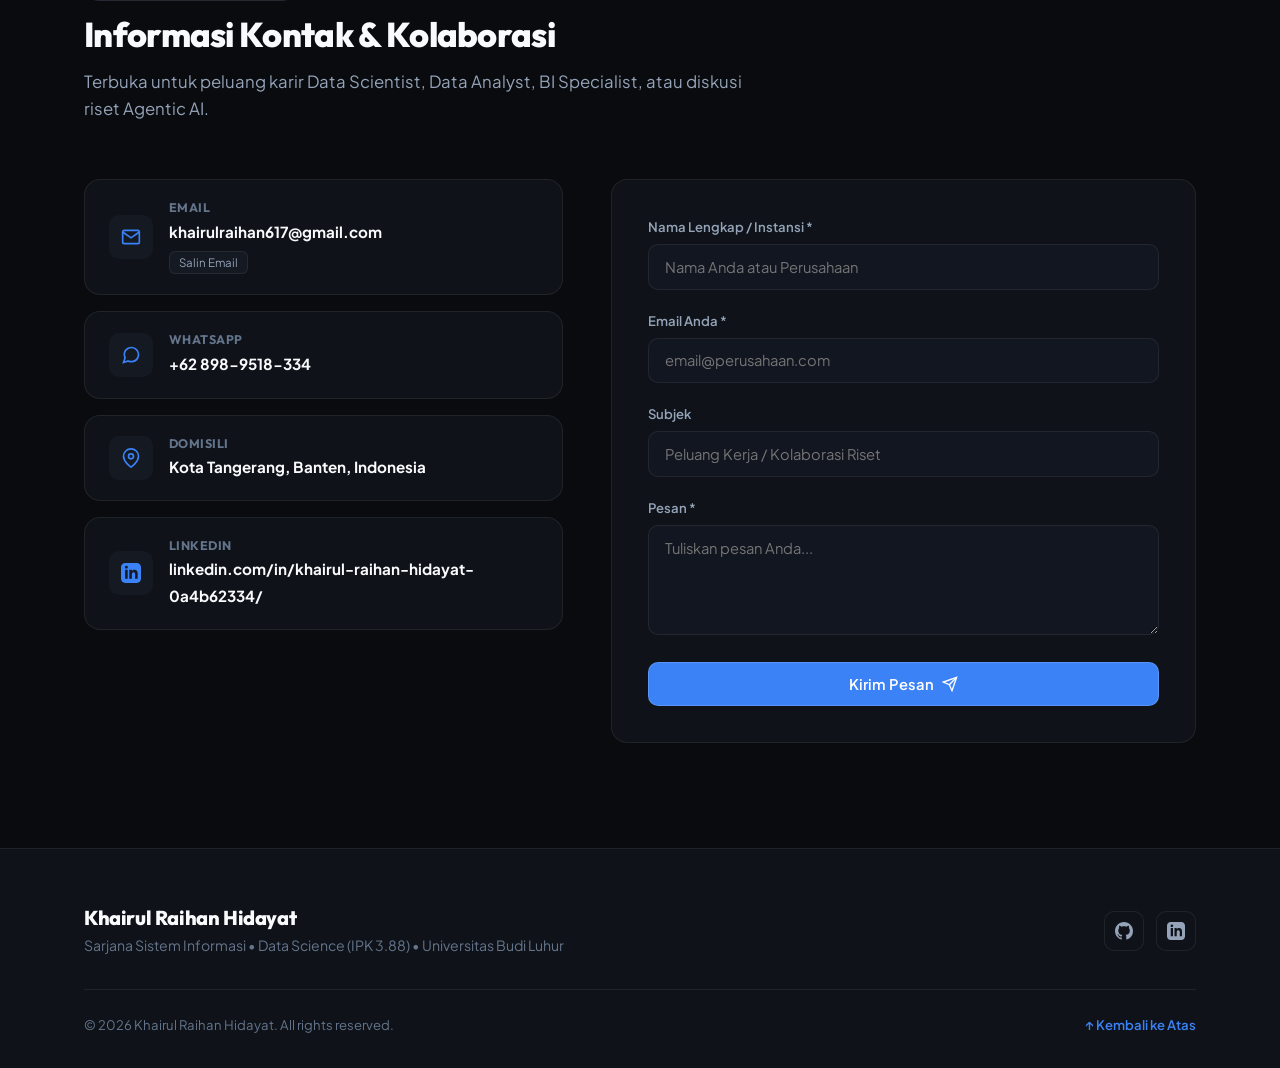
==== commit d6d4c0b6: "style: remove stats section completely per user request" ====
--- a/index.html
+++ b/index.html
@@ -147,15 +147,6 @@
             </div>
         </section>
 
-        <!-- Stats Row -->
-        <section class="stats-section">
-            <div class="container">
-                <div class="stats-grid" id="stats-grid">
-                    <!-- Rendered dynamically from data.js -->
-                </div>
-            </div>
-        </section>
-
         <!-- About Section -->
         <section class="section" id="about">
             <div class="container">
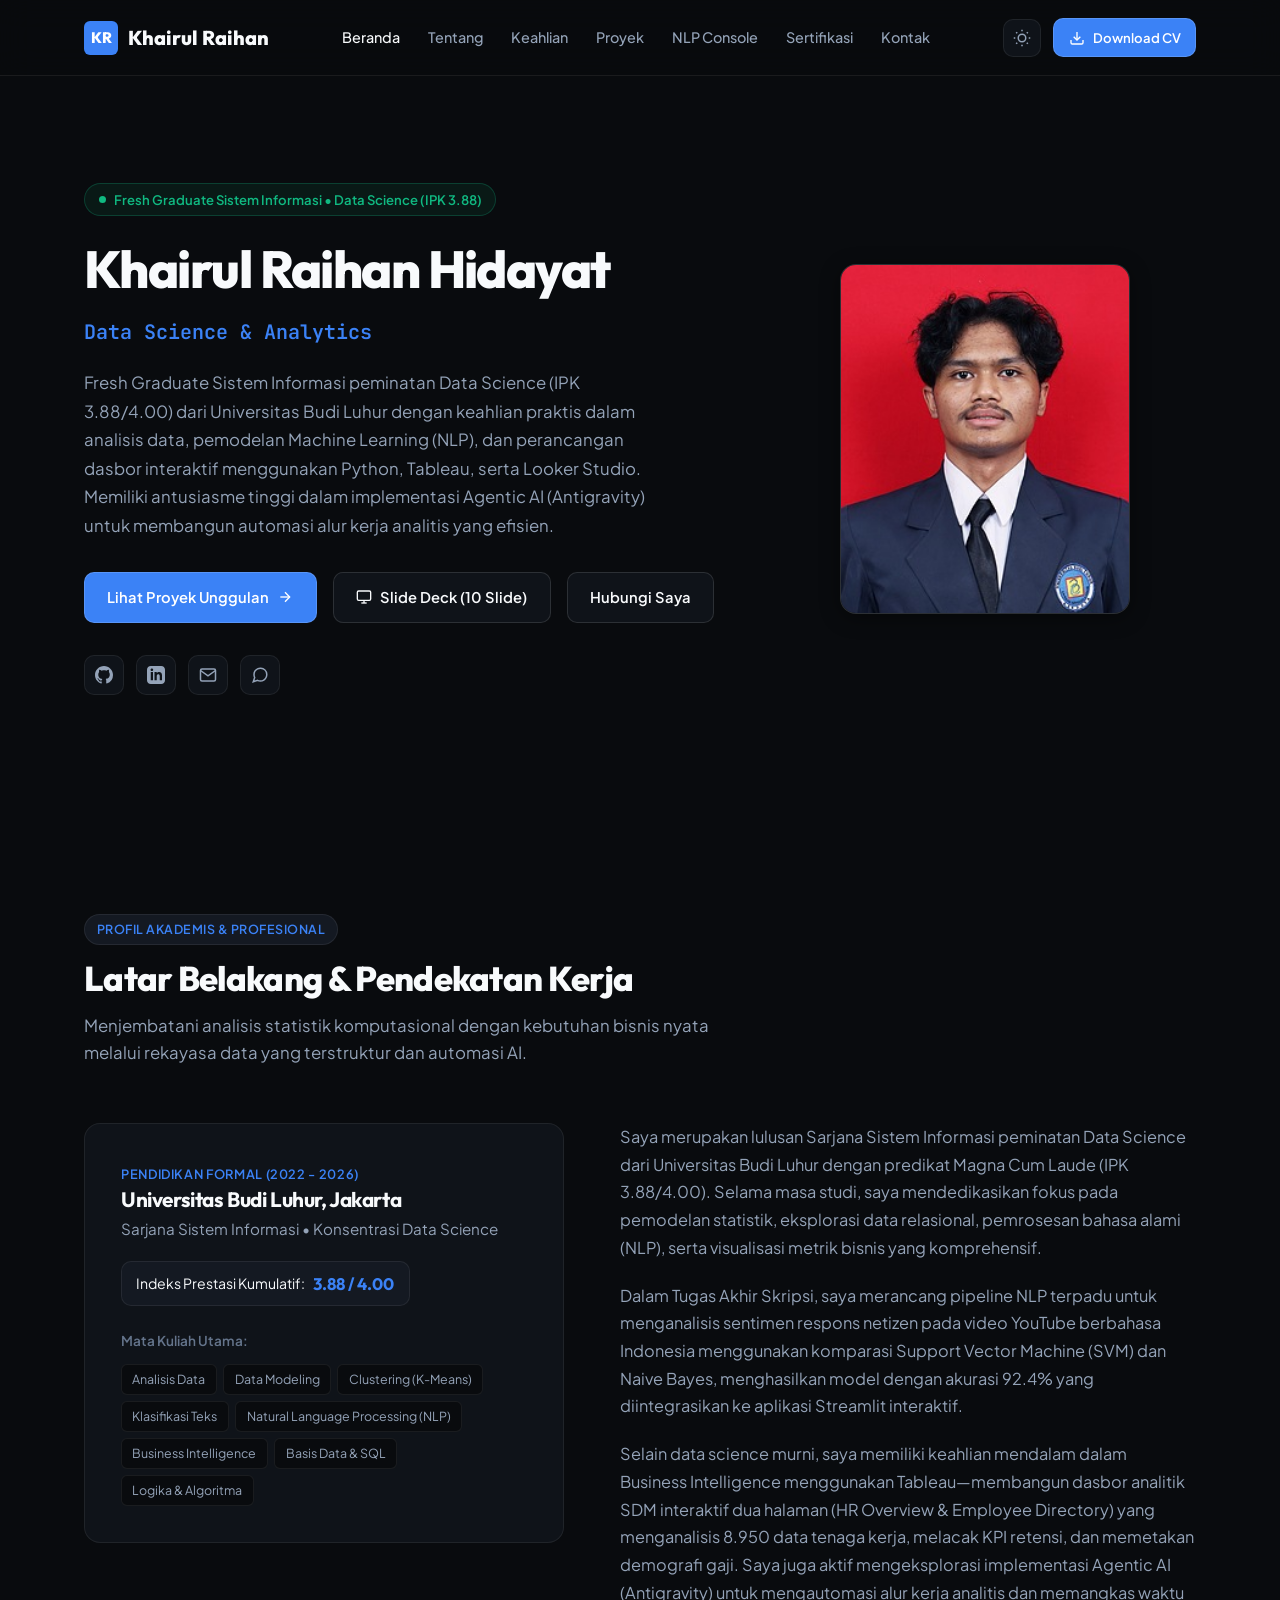
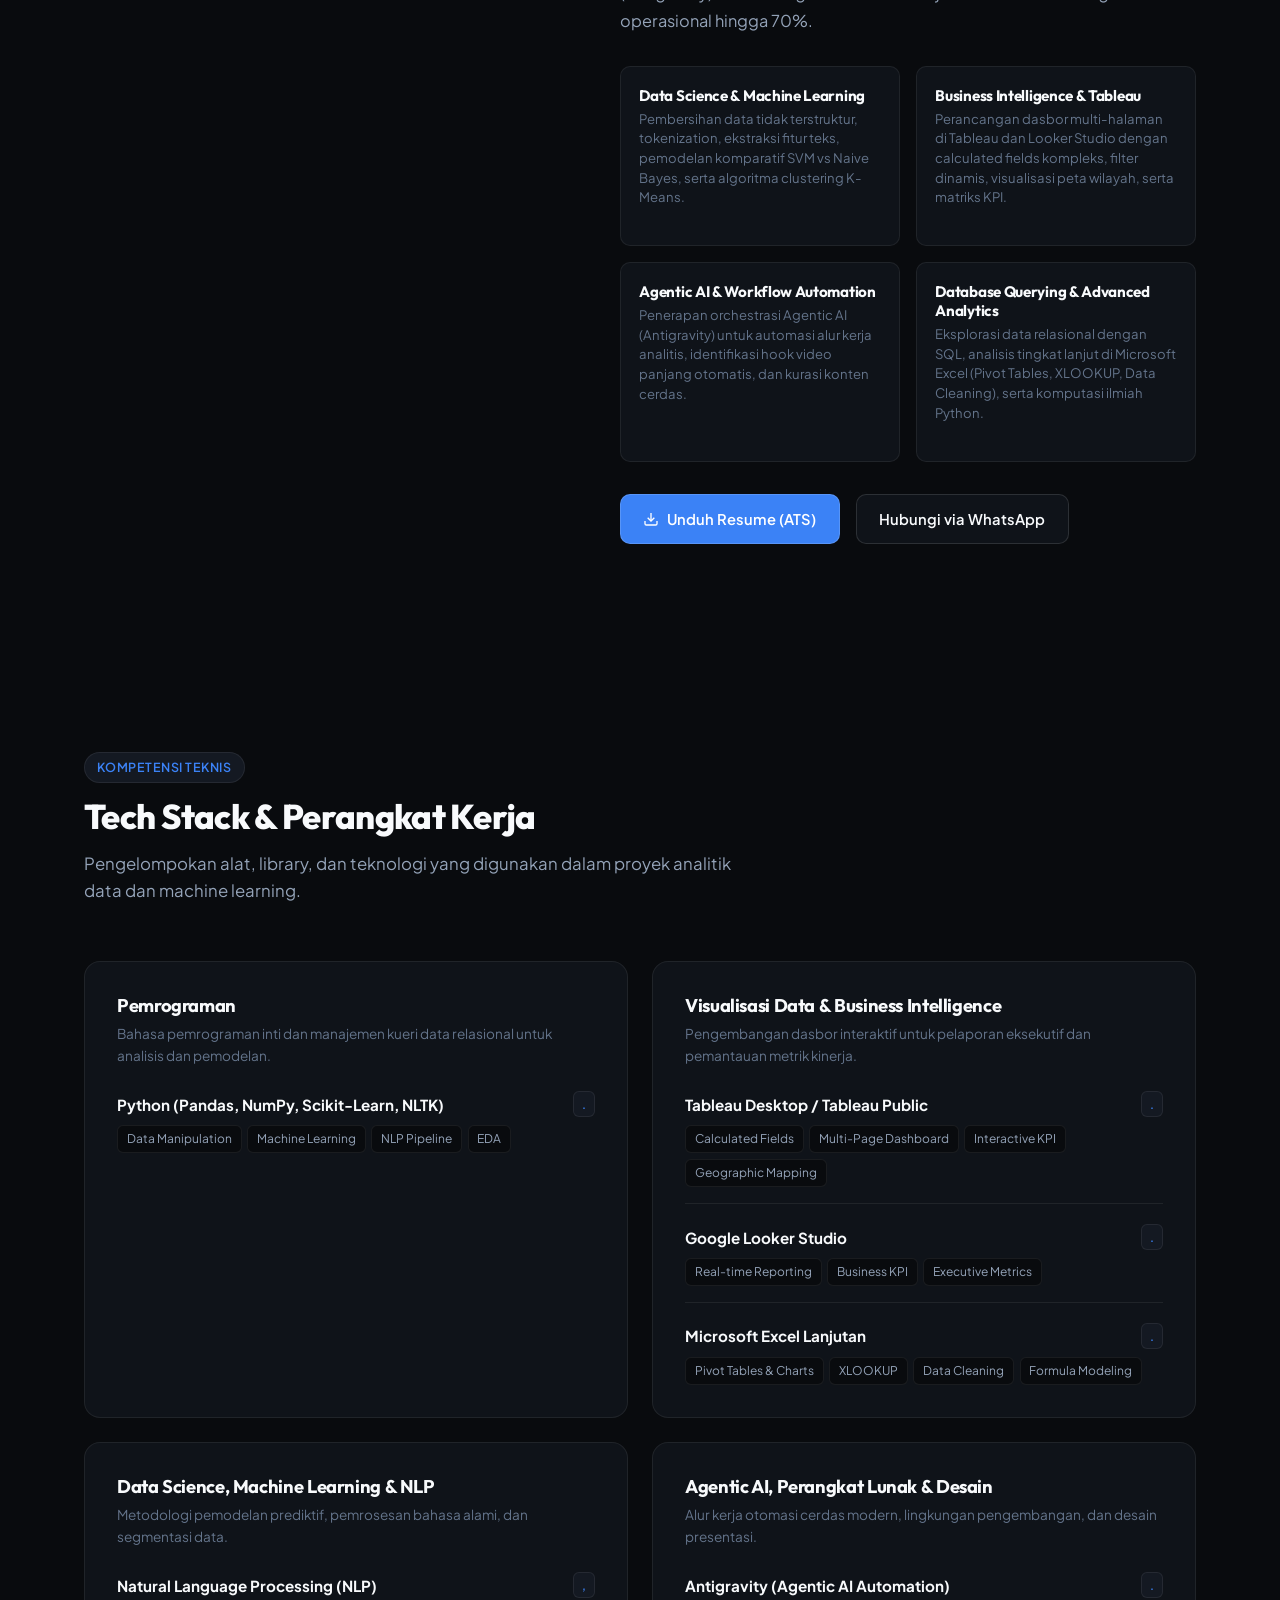
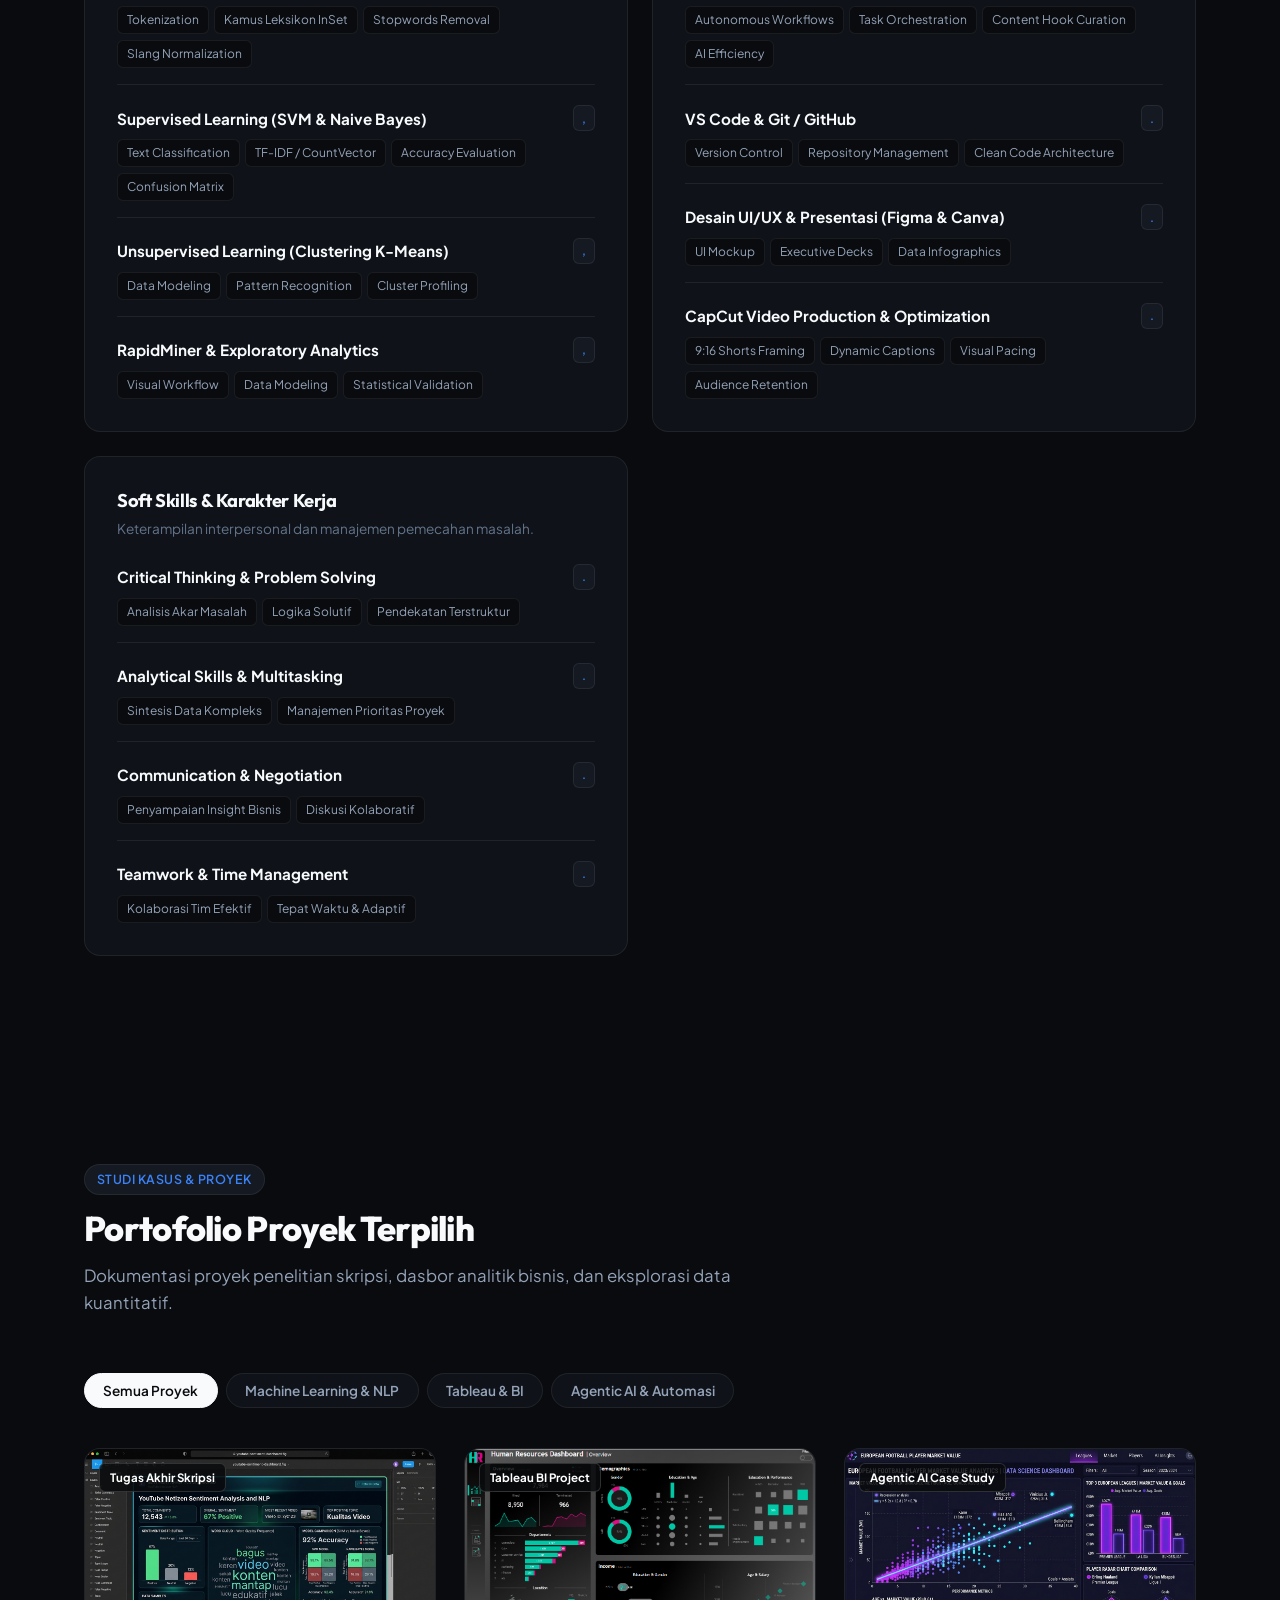
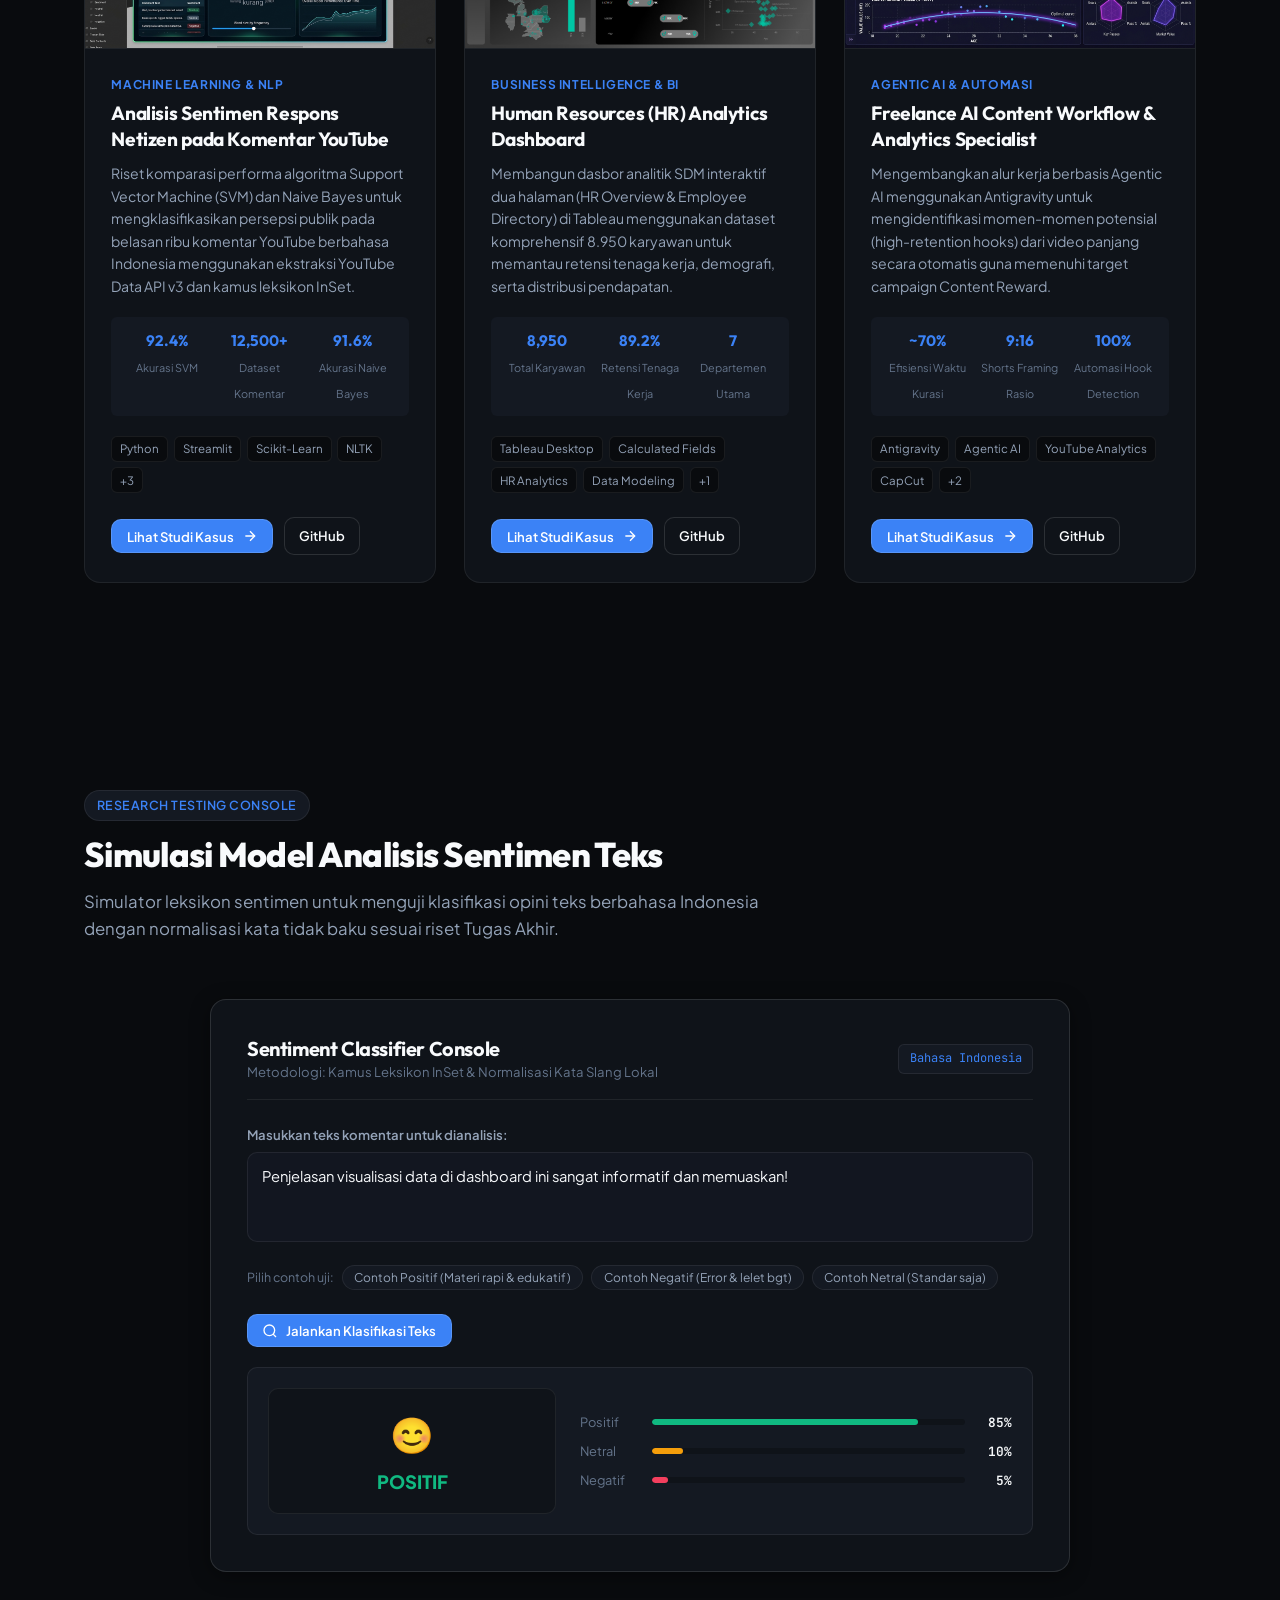
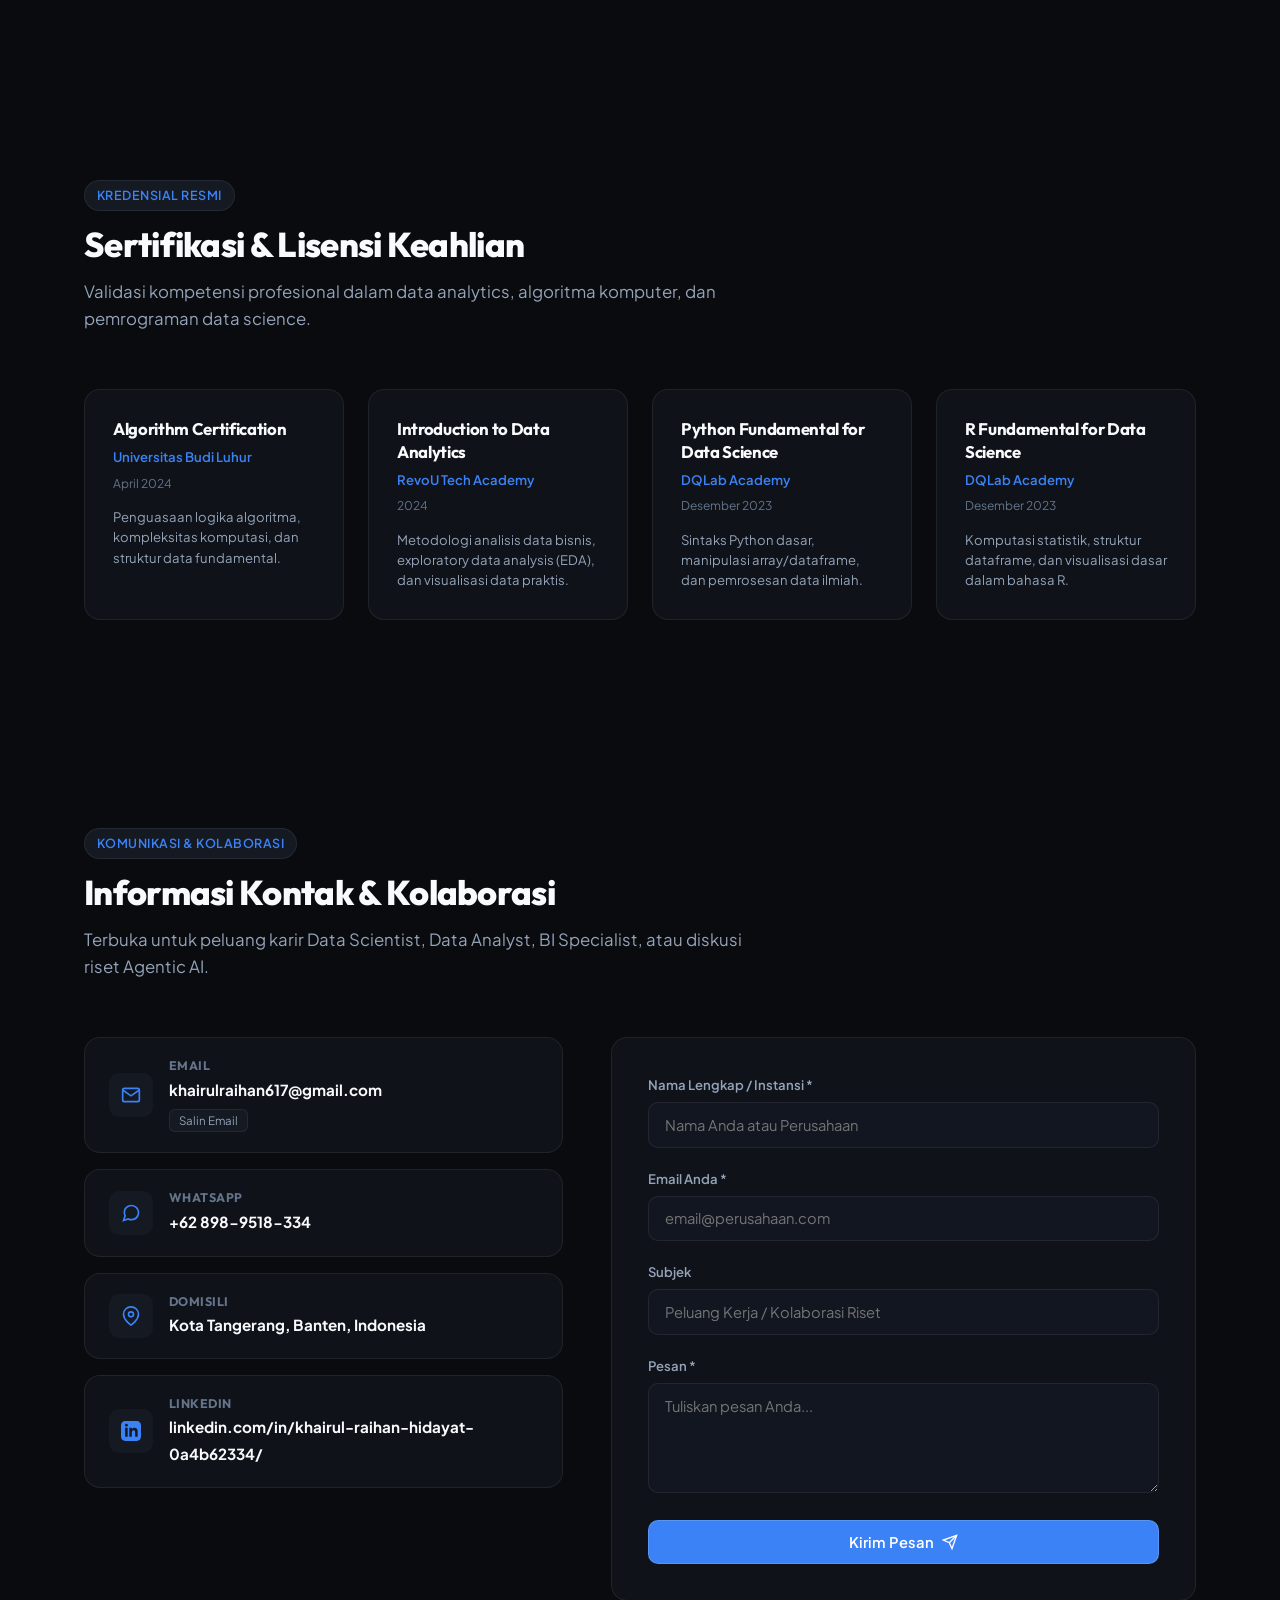
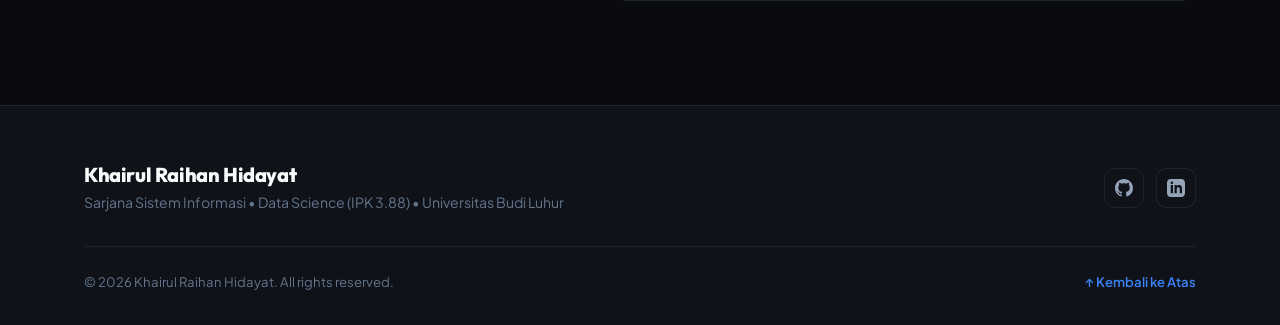
==== commit 5c27a18f: "feat: add slide deck download and preview button to hero section" ====
--- a/index.html
+++ b/index.html
@@ -104,11 +104,19 @@
 
                         <div class="hero-actions">
                             <a href="#projects" class="btn btn-primary" id="hero-cta-primary">
-                                <span id="hero-cta-primary-text">Lihat Proyek Pilihan</span>
+                                <span id="hero-cta-primary-text">Lihat Portofolio</span>
                                 <svg viewBox="0 0 24 24" fill="none" stroke="currentColor" stroke-width="2">
                                     <line x1="5" y1="12" x2="19" y2="12"></line>
                                     <polyline points="12 5 19 12 12 19"></polyline>
                                 </svg>
+                            </a>
+                            <a href="assets/docs/Khairul_Raihan_Hidayat_Portfolio_Deck.pdf" target="_blank" rel="noopener noreferrer" class="btn btn-secondary" id="hero-cta-deck" title="Slide Deck Portofolio (10 Slide)">
+                                <svg viewBox="0 0 24 24" fill="none" stroke="currentColor" stroke-width="2">
+                                    <rect x="2" y="3" width="20" height="14" rx="2" ry="2"></rect>
+                                    <line x1="8" y1="21" x2="16" y2="21"></line>
+                                    <line x1="12" y1="17" x2="12" y2="21"></line>
+                                </svg>
+                                <span>Slide Deck (10 Slide)</span>
                             </a>
                             <a href="#contact" class="btn btn-secondary" id="hero-cta-secondary">
                                 <span id="hero-cta-secondary-text">Hubungi Saya</span>
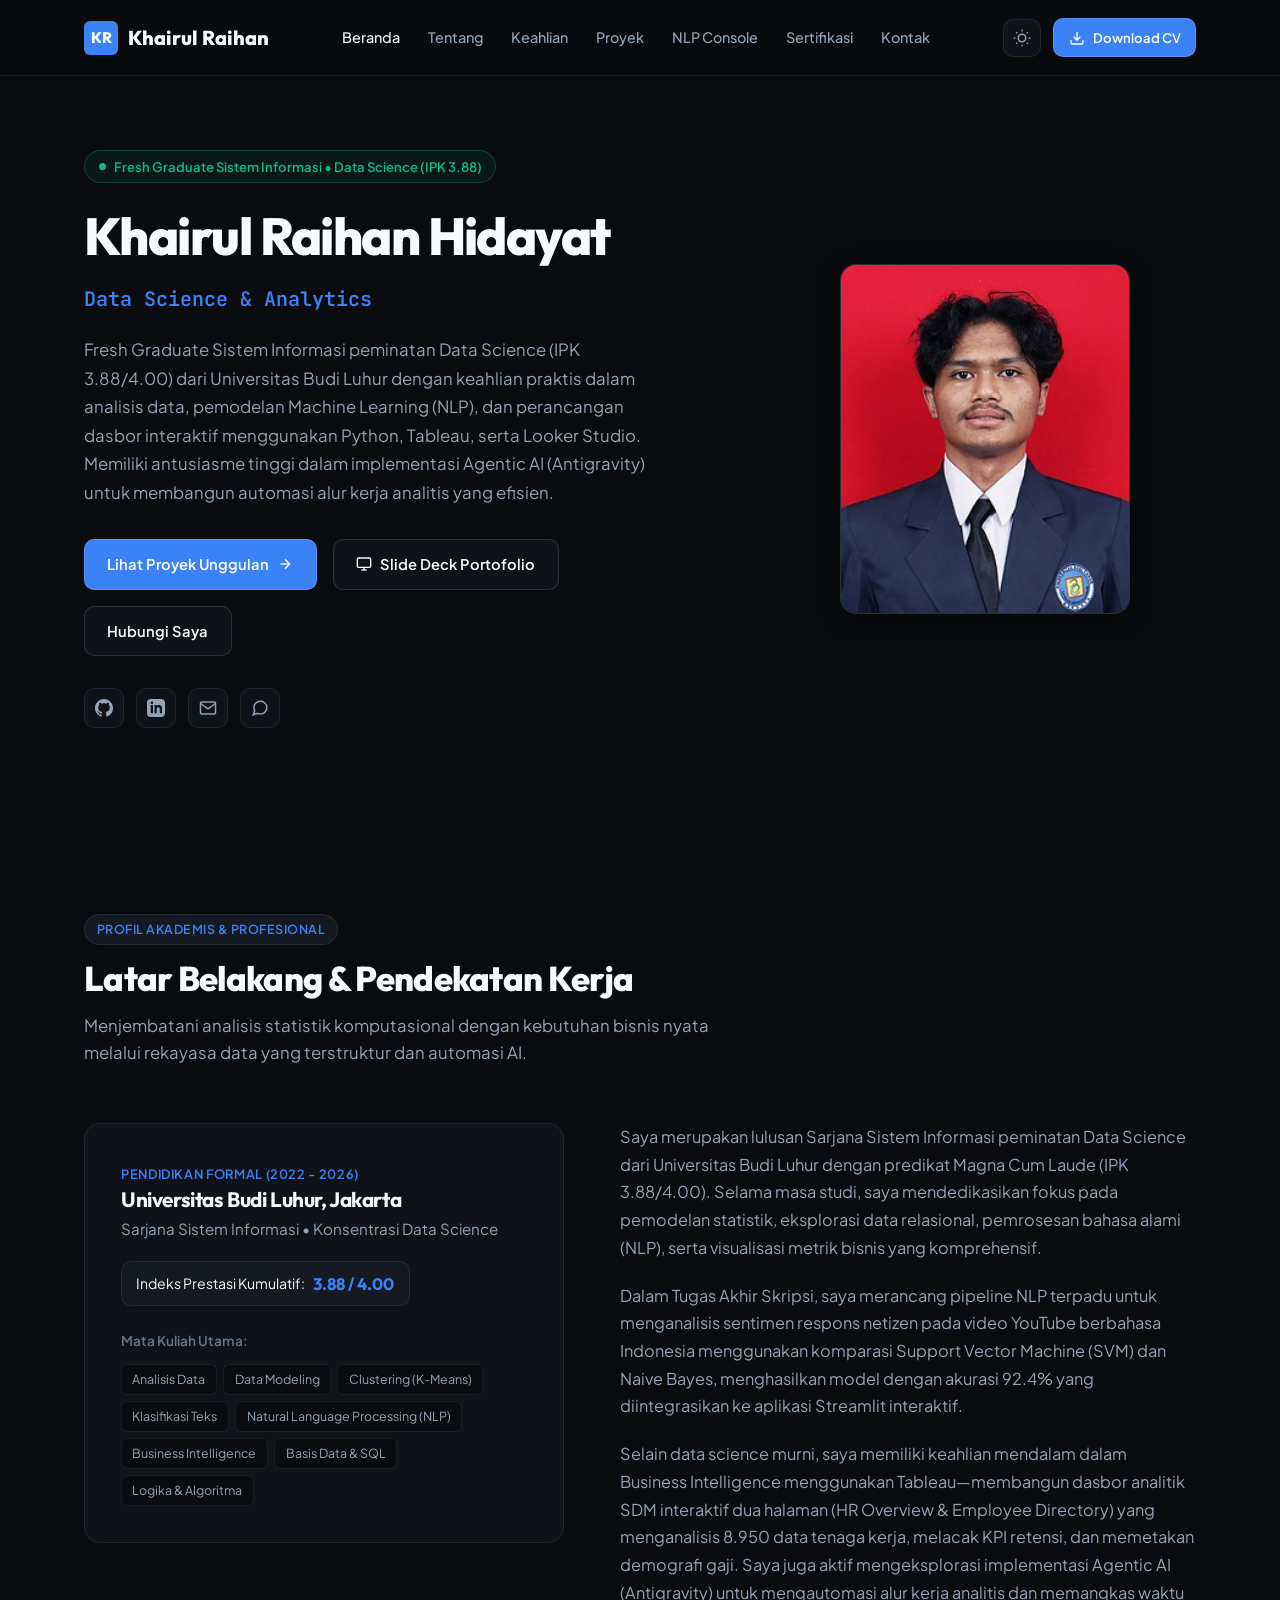
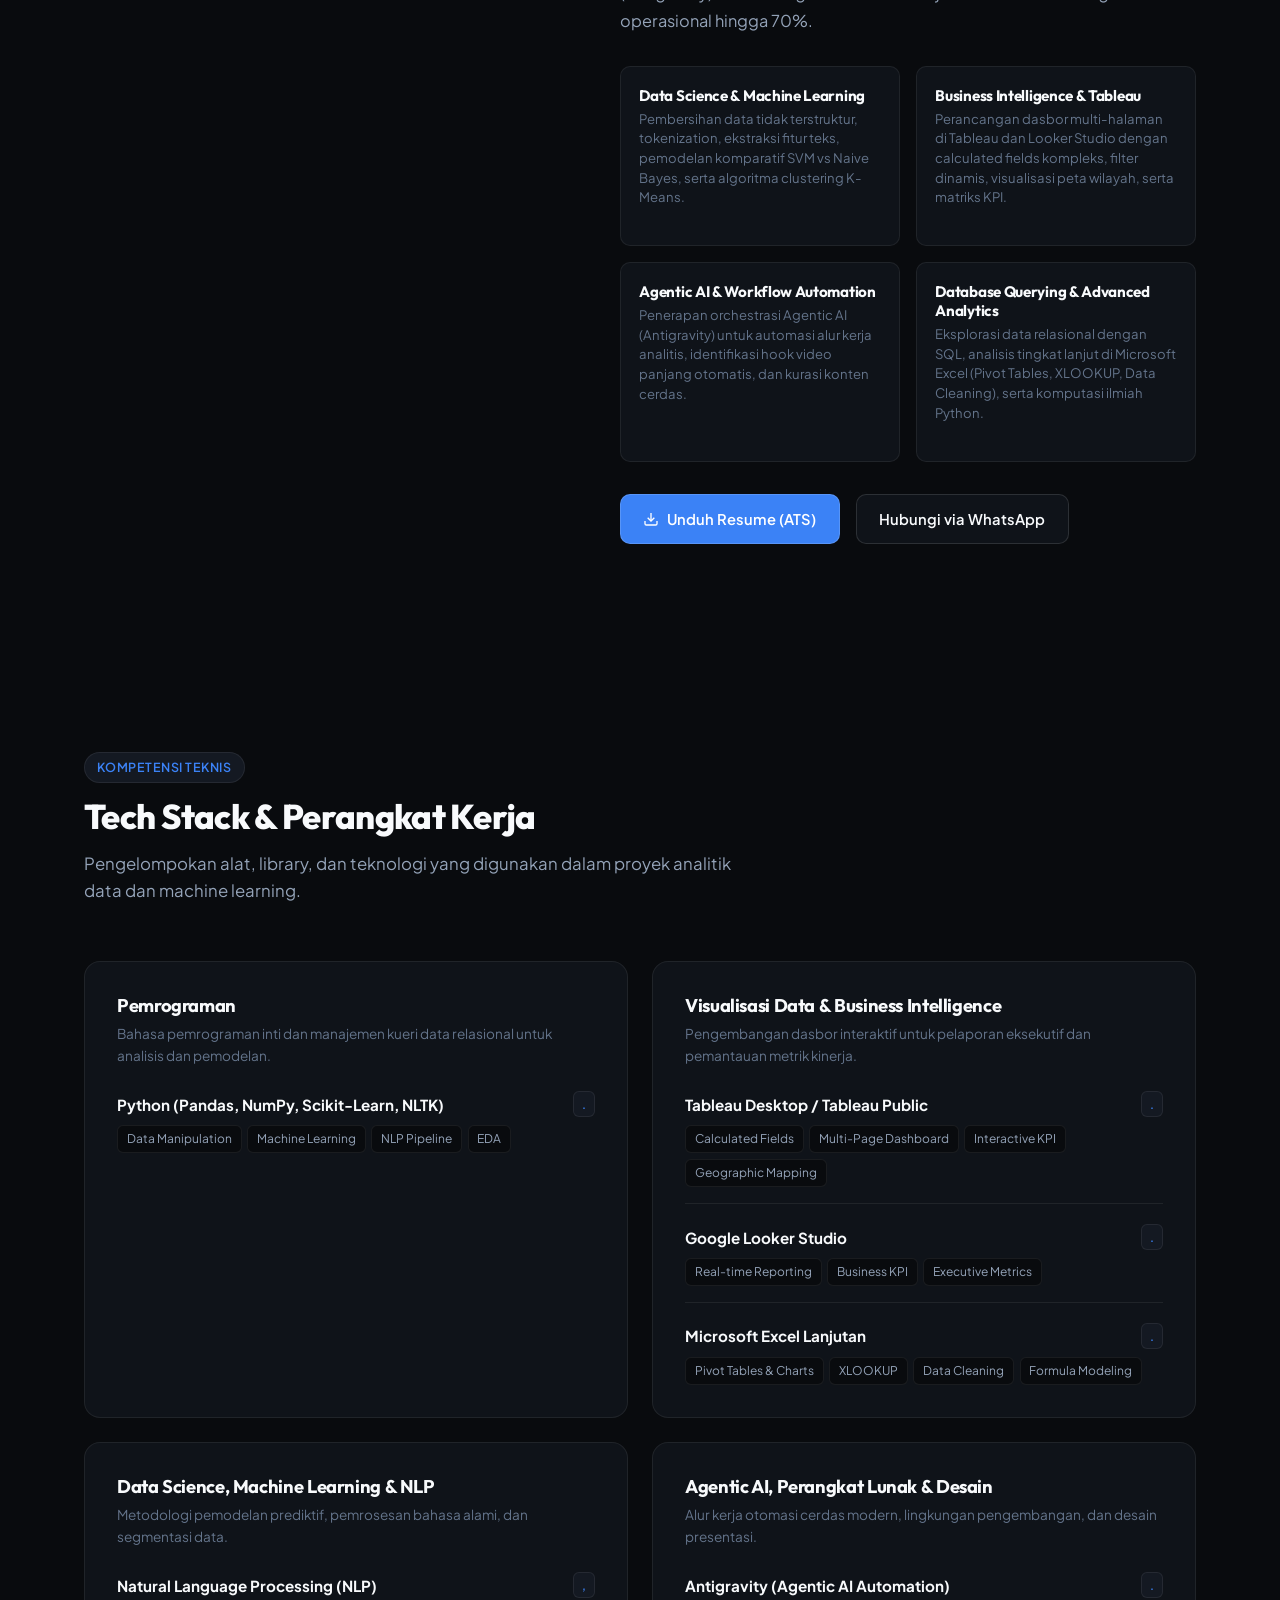
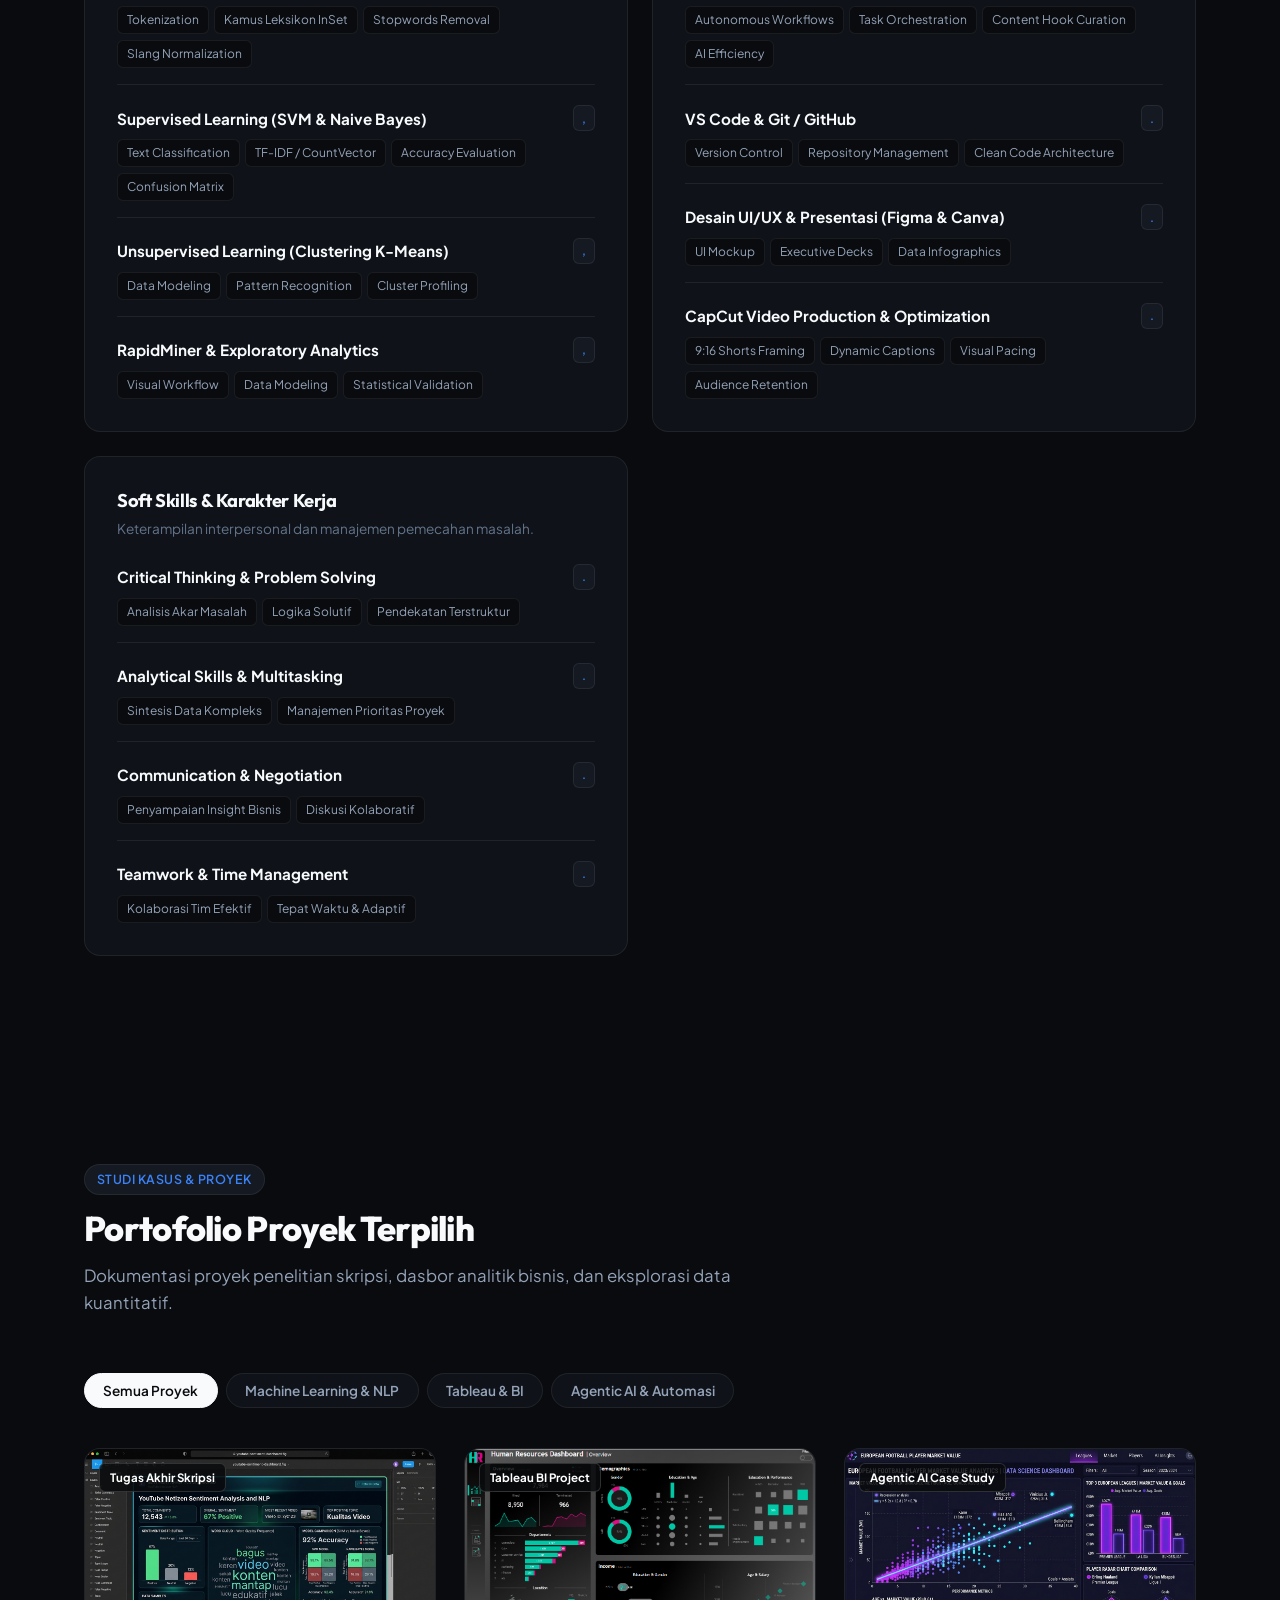
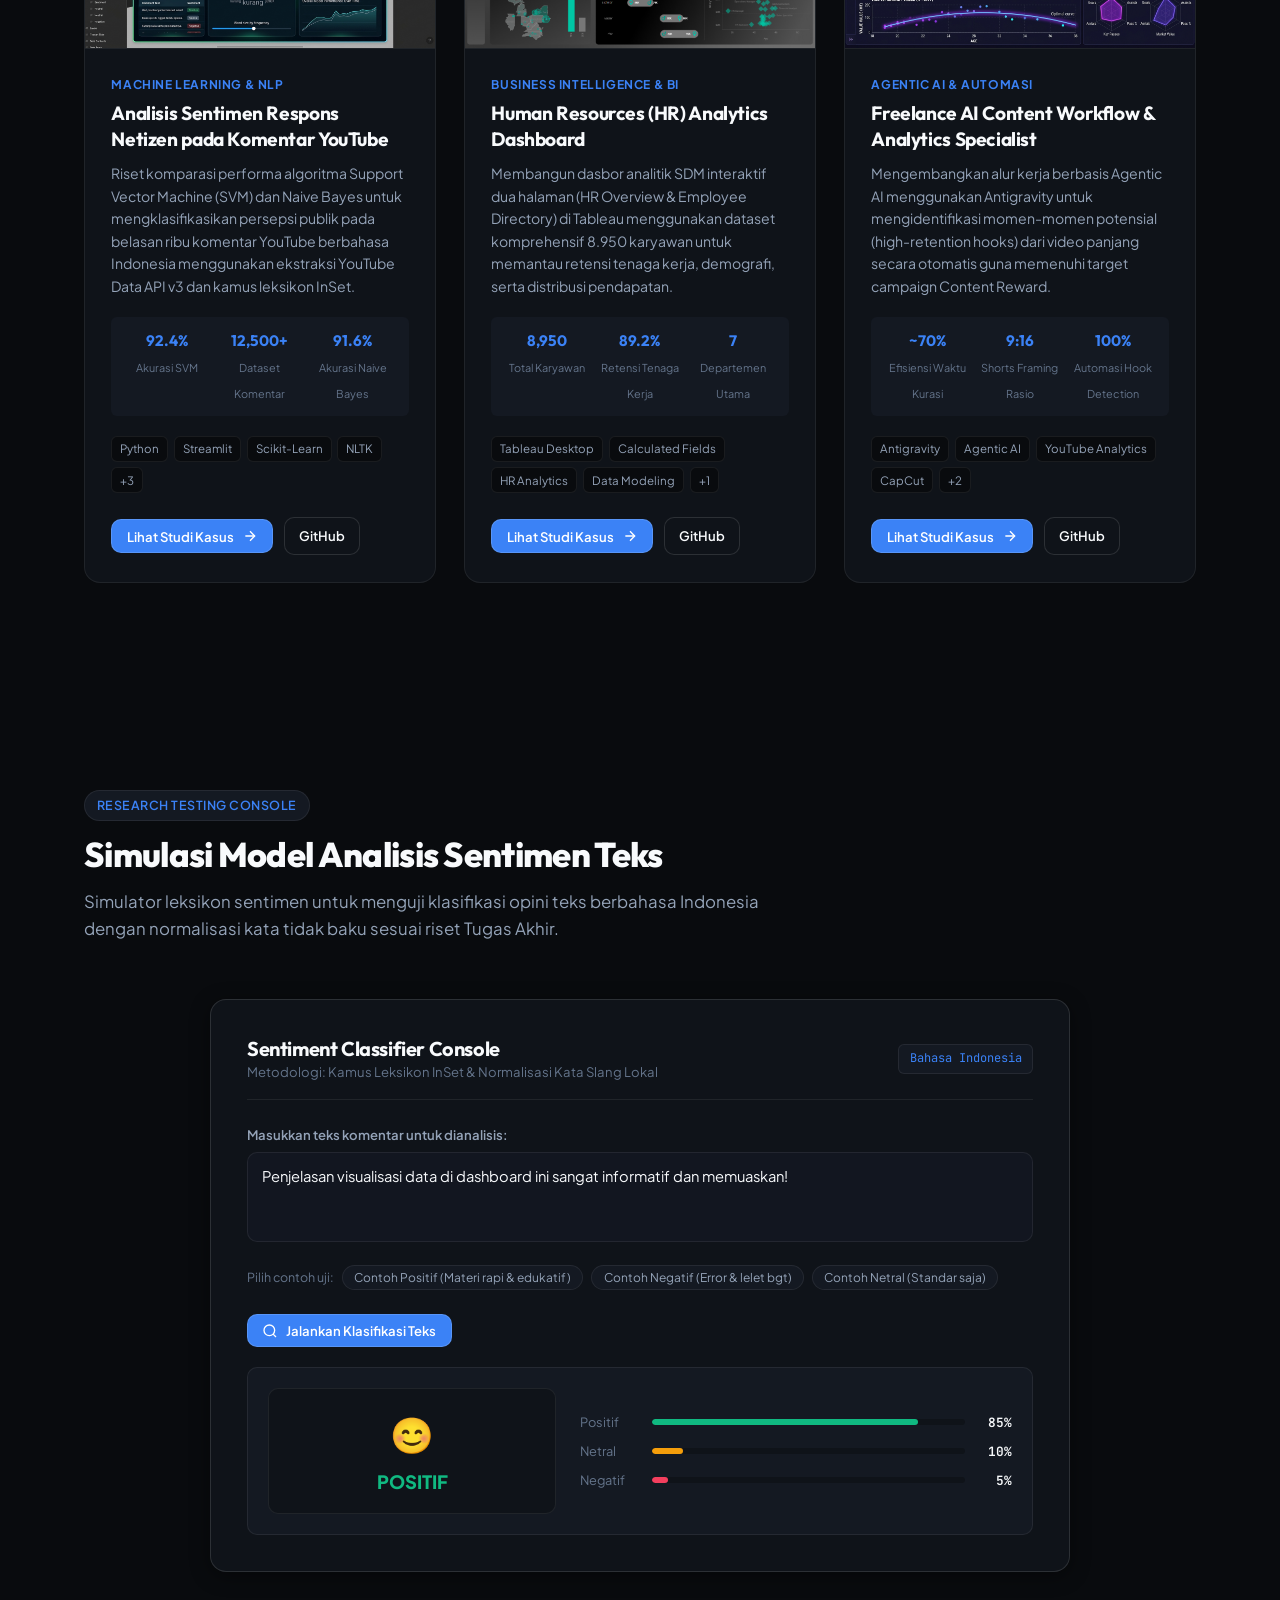
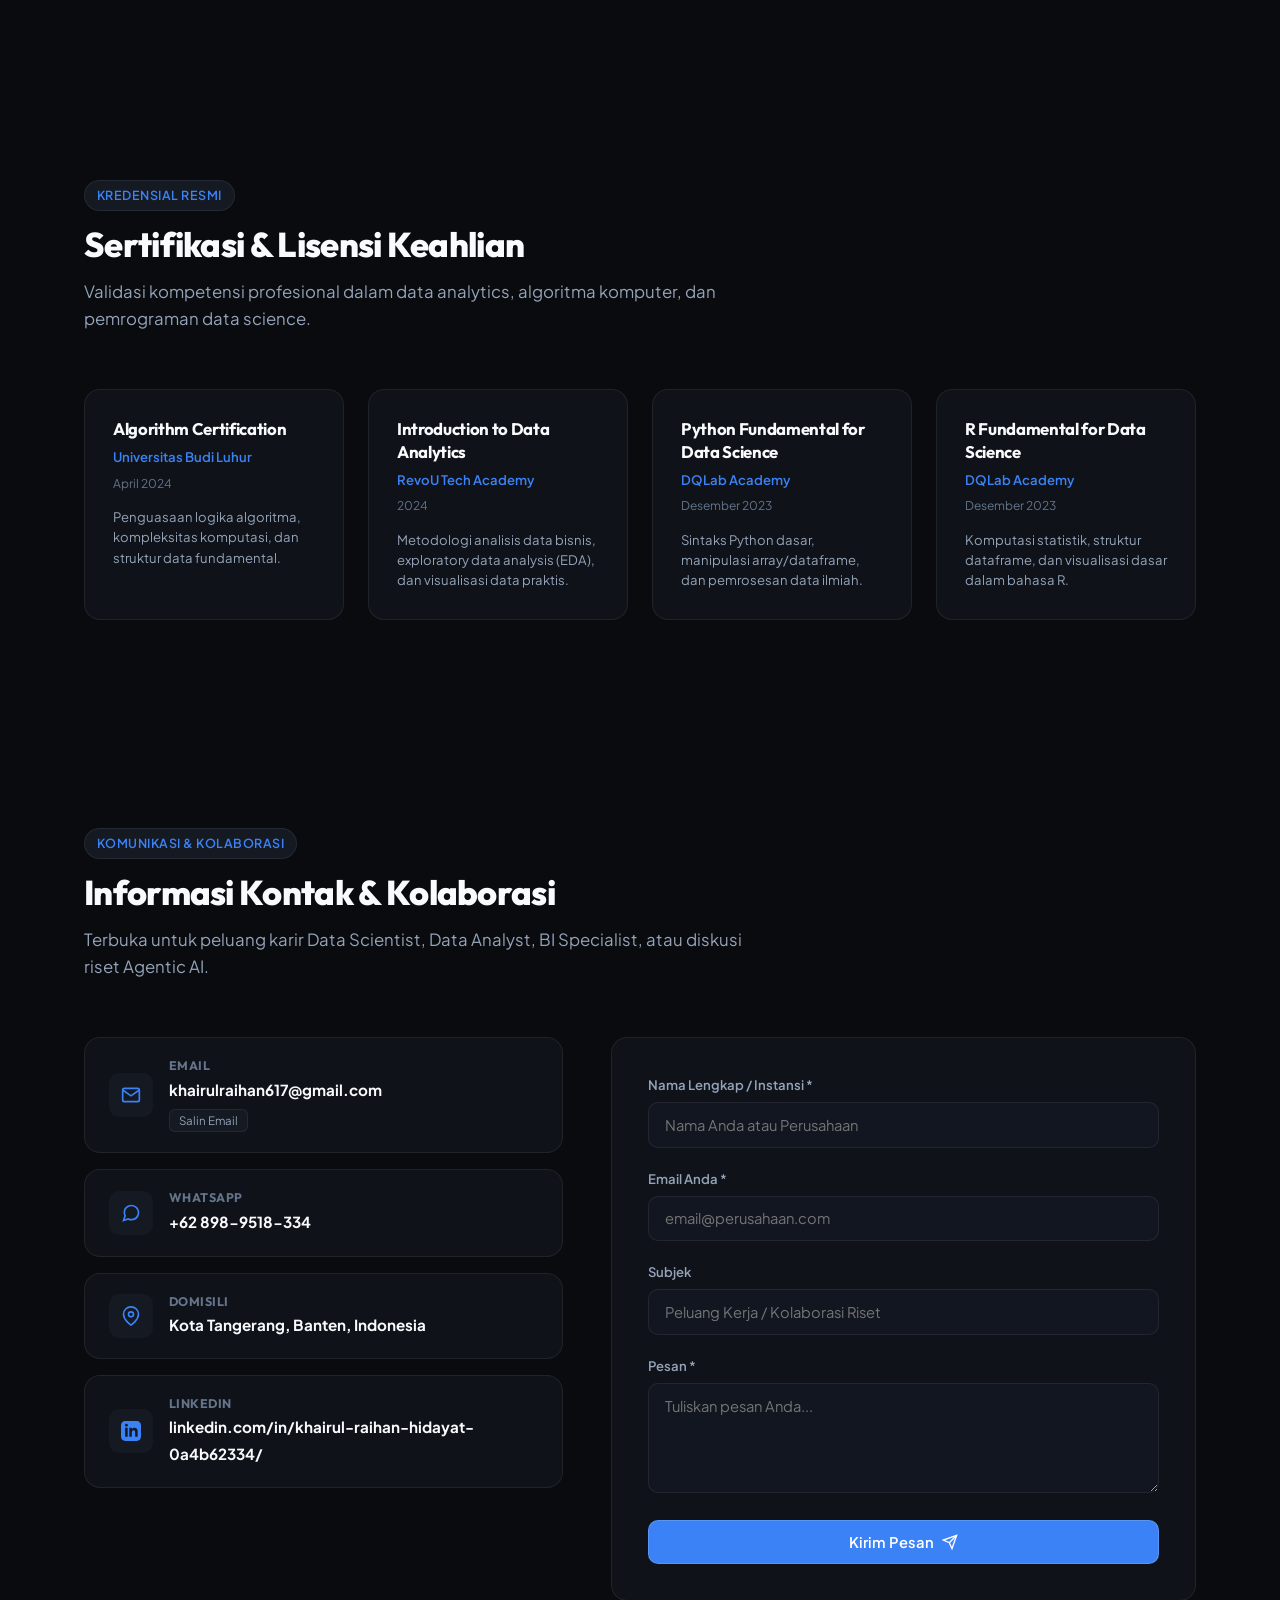
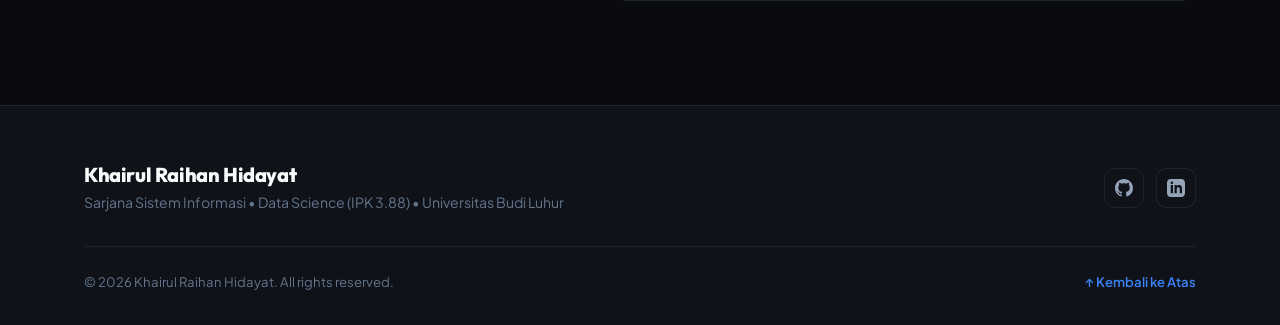
==== commit 1b18863a: "feat: customize Biru Putih Minimalis Modern presentation template with Khairul CV and projects" ====
--- a/index.html
+++ b/index.html
@@ -110,13 +110,13 @@
                                     <polyline points="12 5 19 12 12 19"></polyline>
                                 </svg>
                             </a>
-                            <a href="assets/docs/Khairul_Raihan_Hidayat_Portfolio_Deck.pdf" target="_blank" rel="noopener noreferrer" class="btn btn-secondary" id="hero-cta-deck" title="Slide Deck Portofolio (10 Slide)">
+                            <a href="assets/docs/Biru_Putih_Portofolio_Presentasi.pdf" target="_blank" rel="noopener noreferrer" class="btn btn-secondary" id="hero-cta-deck" title="Slide Deck Portofolio Minimalis Modern (PDF)">
                                 <svg viewBox="0 0 24 24" fill="none" stroke="currentColor" stroke-width="2">
                                     <rect x="2" y="3" width="20" height="14" rx="2" ry="2"></rect>
                                     <line x1="8" y1="21" x2="16" y2="21"></line>
                                     <line x1="12" y1="17" x2="12" y2="21"></line>
                                 </svg>
-                                <span>Slide Deck (10 Slide)</span>
+                                <span>Slide Deck Portofolio</span>
                             </a>
                             <a href="#contact" class="btn btn-secondary" id="hero-cta-secondary">
                                 <span id="hero-cta-secondary-text">Hubungi Saya</span>
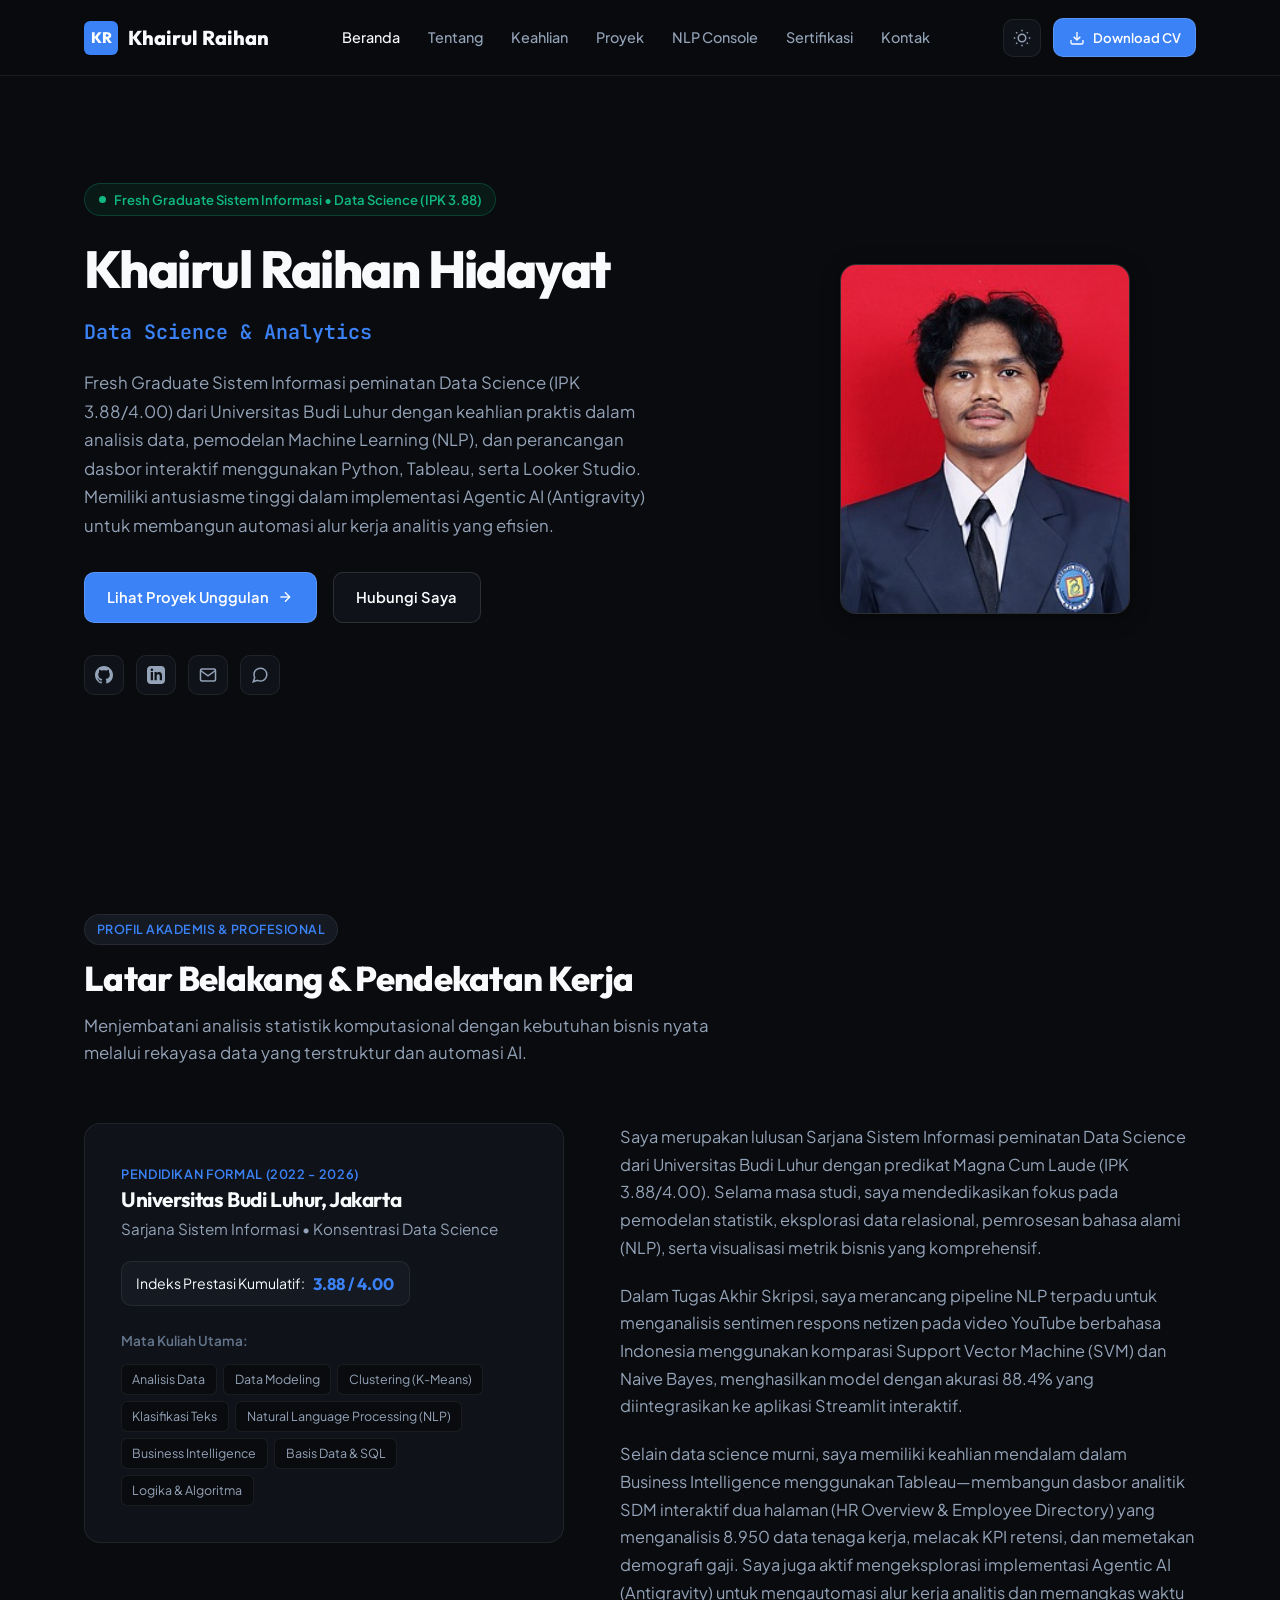
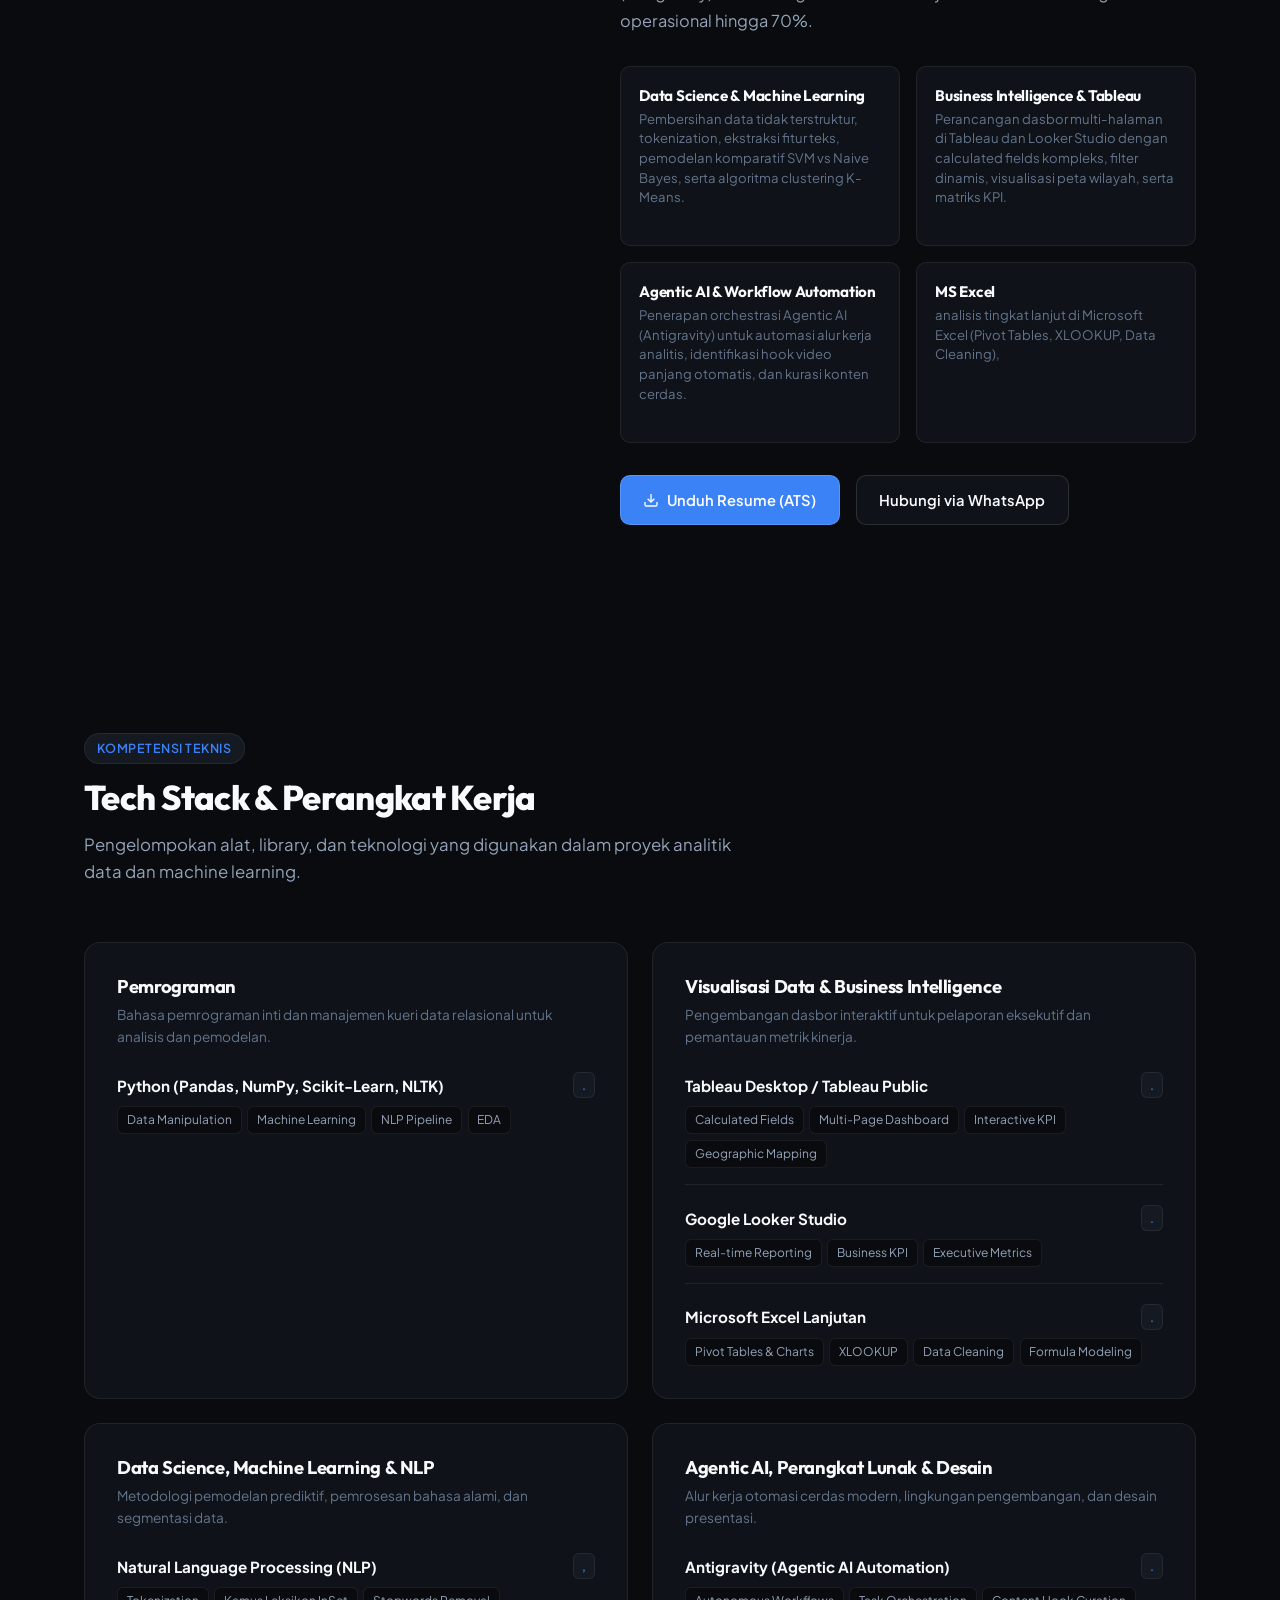
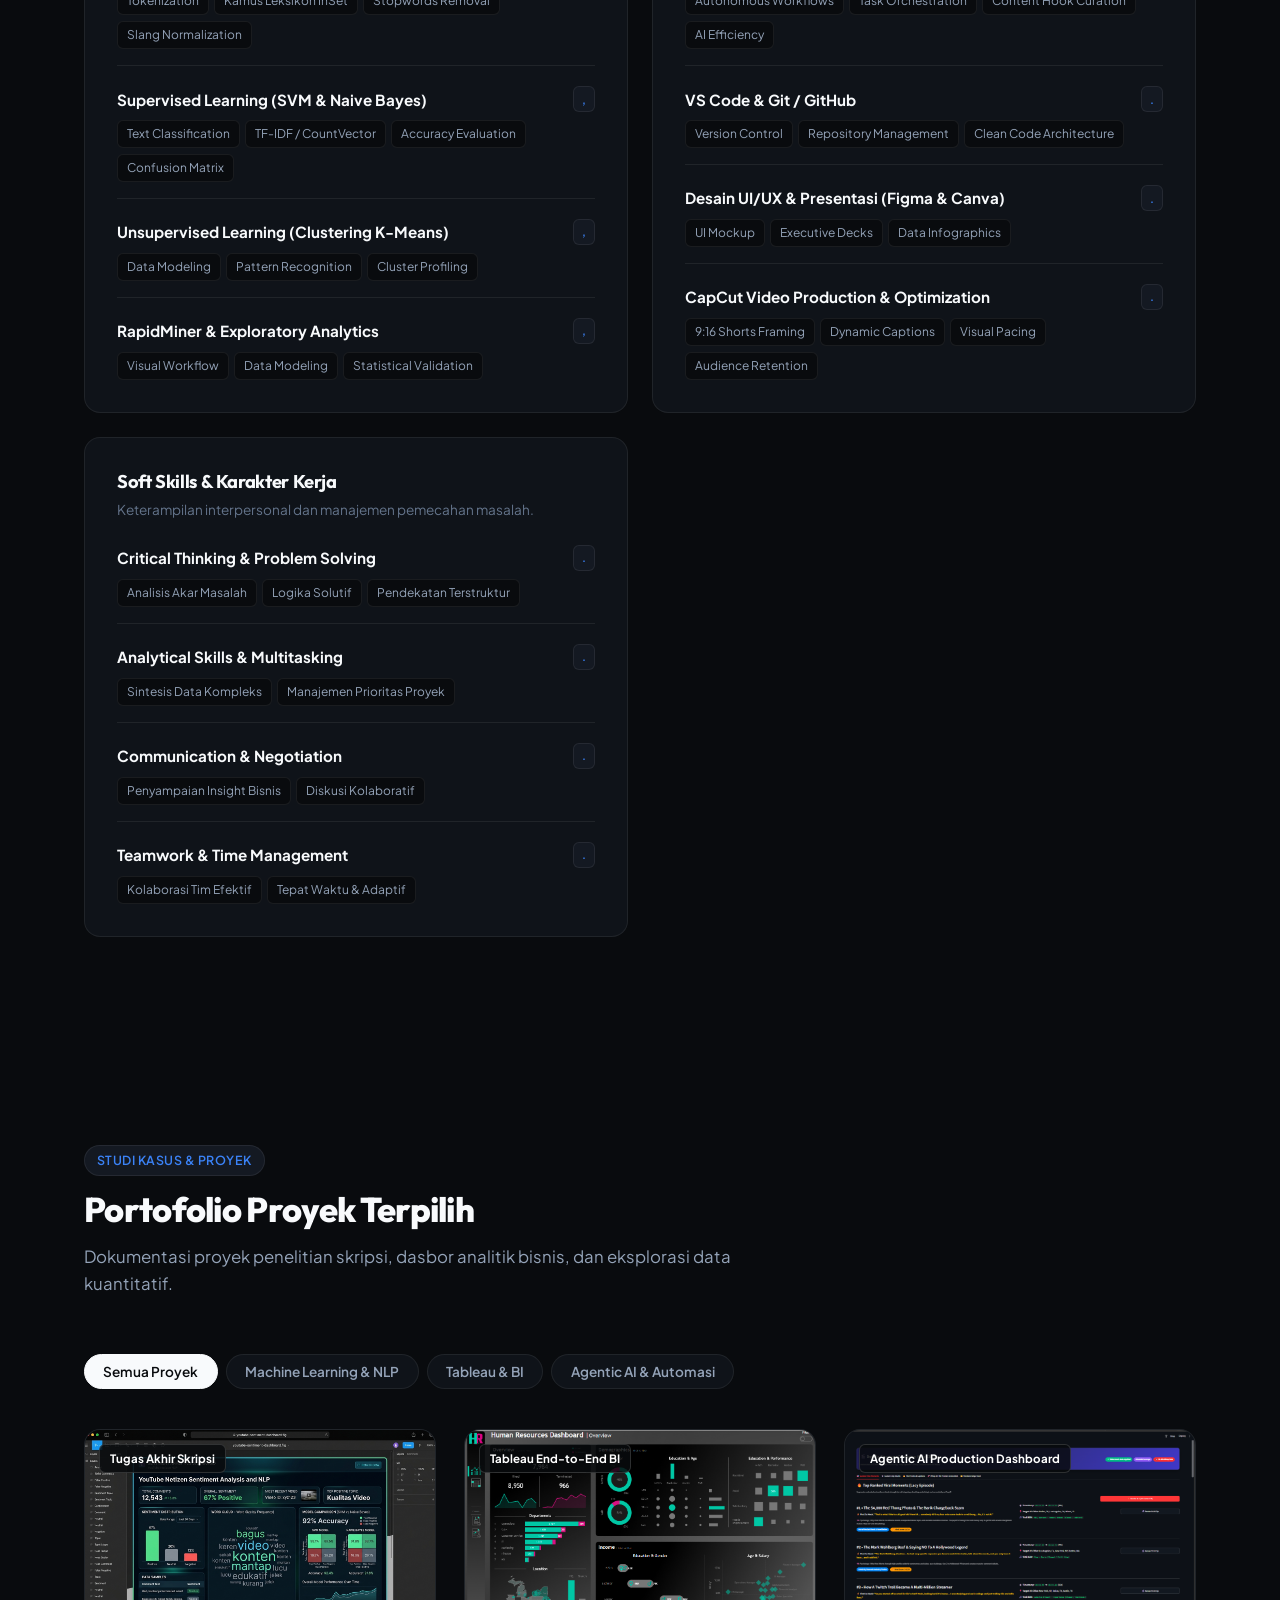
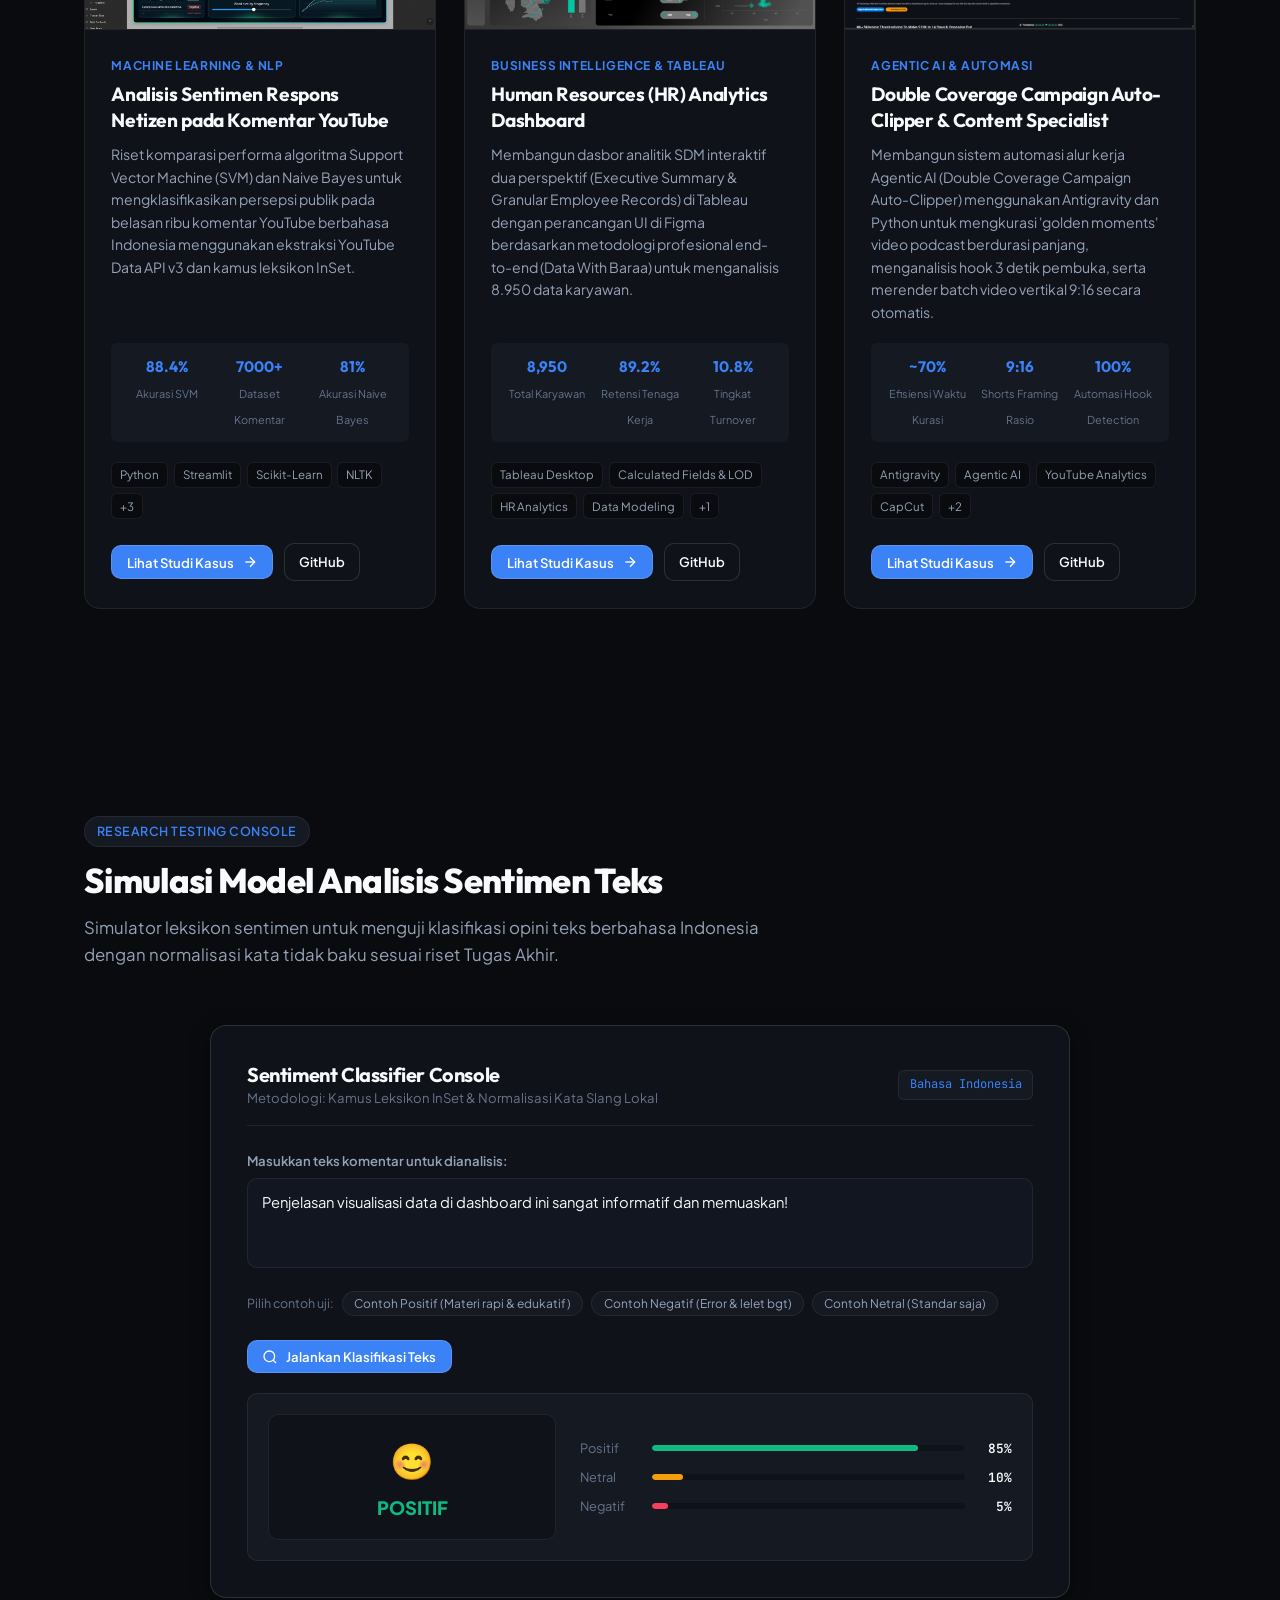
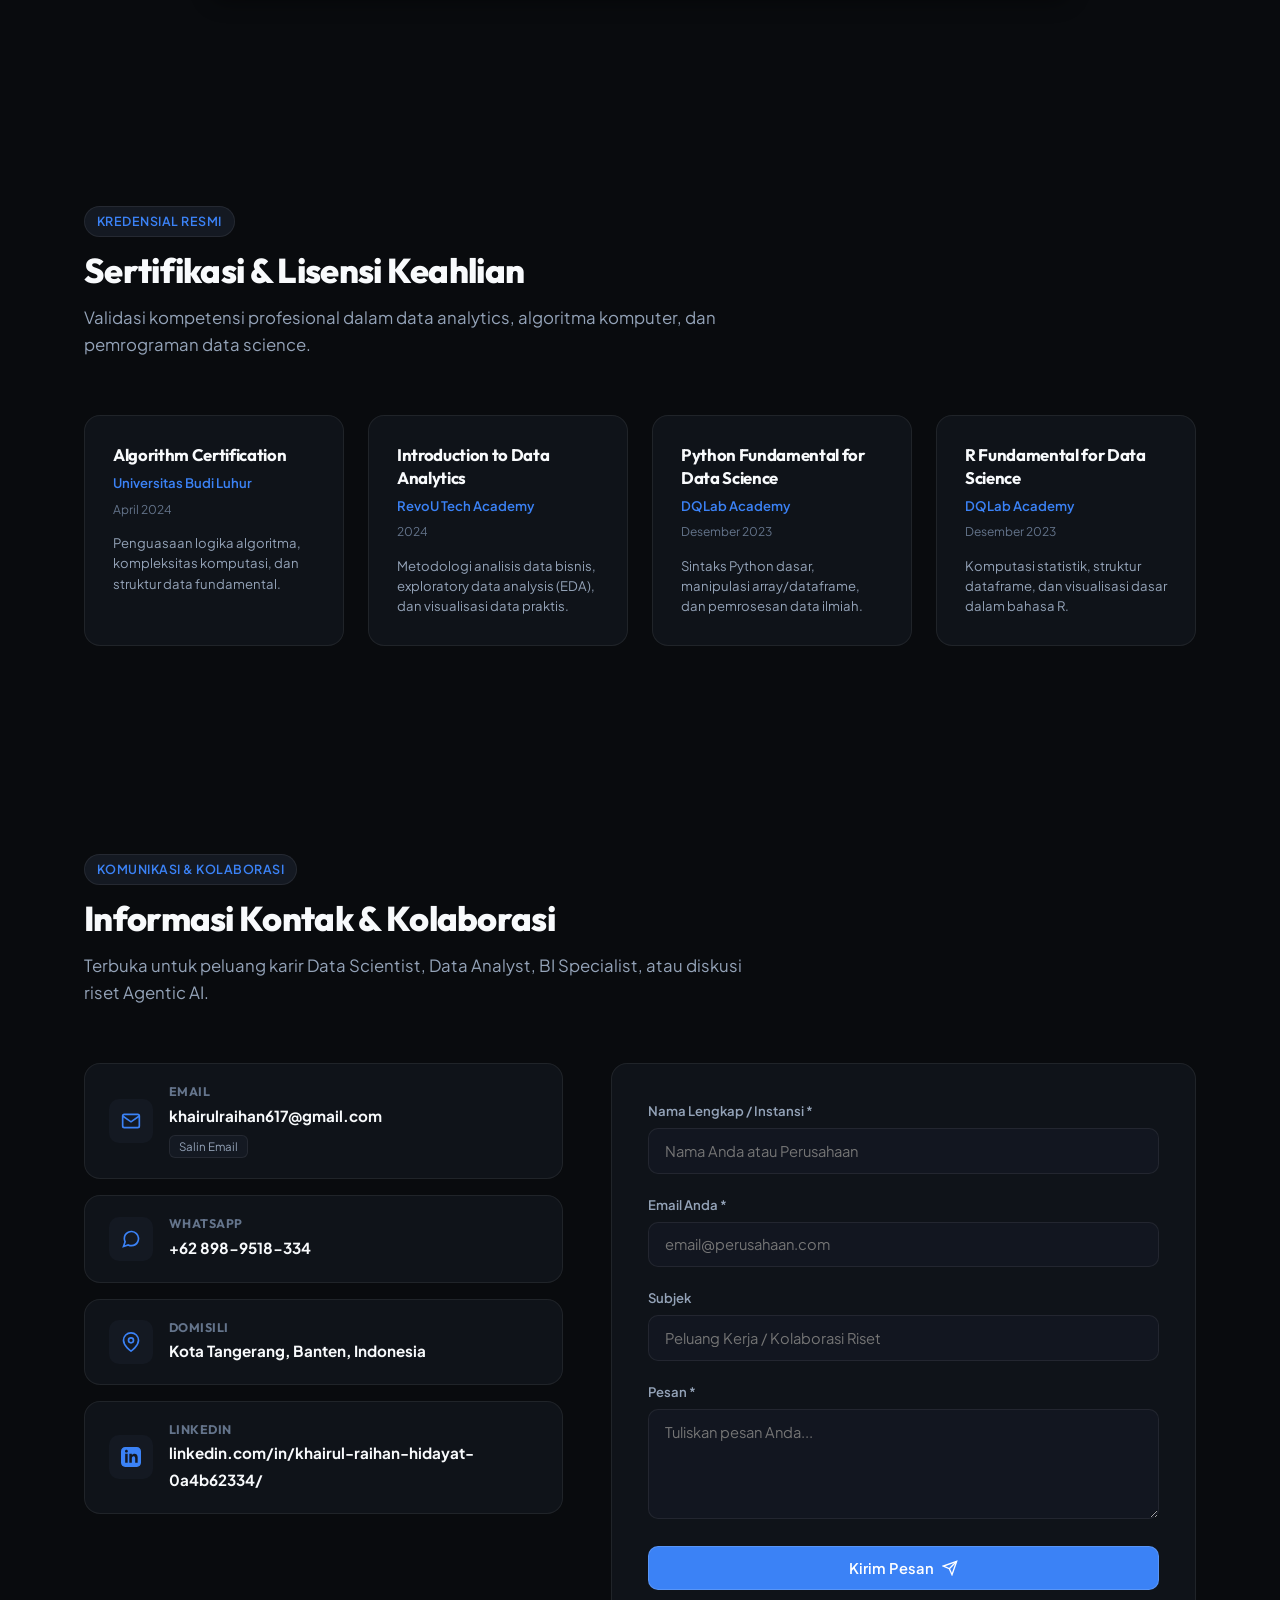
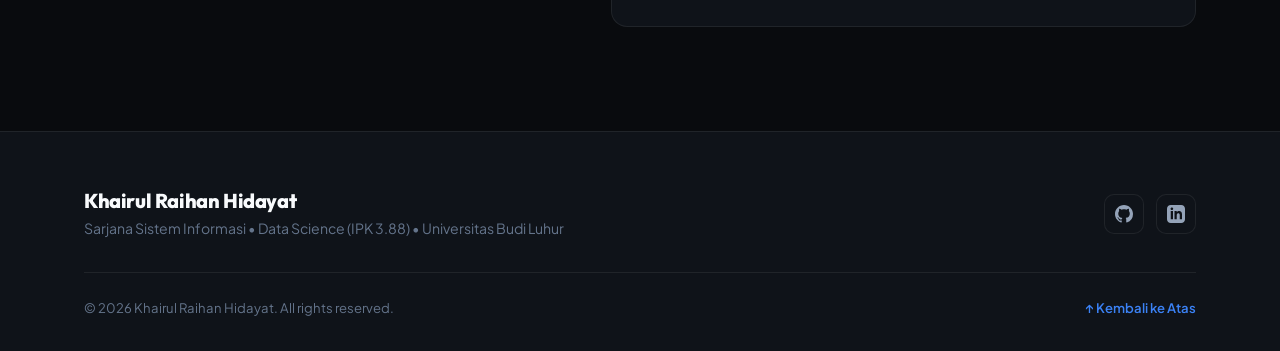
==== commit fe950953: "style: remove Slide Deck Portofolio button from hero section" ====
--- a/index.html
+++ b/index.html
@@ -110,14 +110,6 @@
                                     <polyline points="12 5 19 12 12 19"></polyline>
                                 </svg>
                             </a>
-                            <a href="assets/docs/Biru_Putih_Portofolio_Presentasi.pdf" target="_blank" rel="noopener noreferrer" class="btn btn-secondary" id="hero-cta-deck" title="Slide Deck Portofolio Minimalis Modern (PDF)">
-                                <svg viewBox="0 0 24 24" fill="none" stroke="currentColor" stroke-width="2">
-                                    <rect x="2" y="3" width="20" height="14" rx="2" ry="2"></rect>
-                                    <line x1="8" y1="21" x2="16" y2="21"></line>
-                                    <line x1="12" y1="17" x2="12" y2="21"></line>
-                                </svg>
-                                <span>Slide Deck Portofolio</span>
-                            </a>
                             <a href="#contact" class="btn btn-secondary" id="hero-cta-secondary">
                                 <span id="hero-cta-secondary-text">Hubungi Saya</span>
                             </a>
